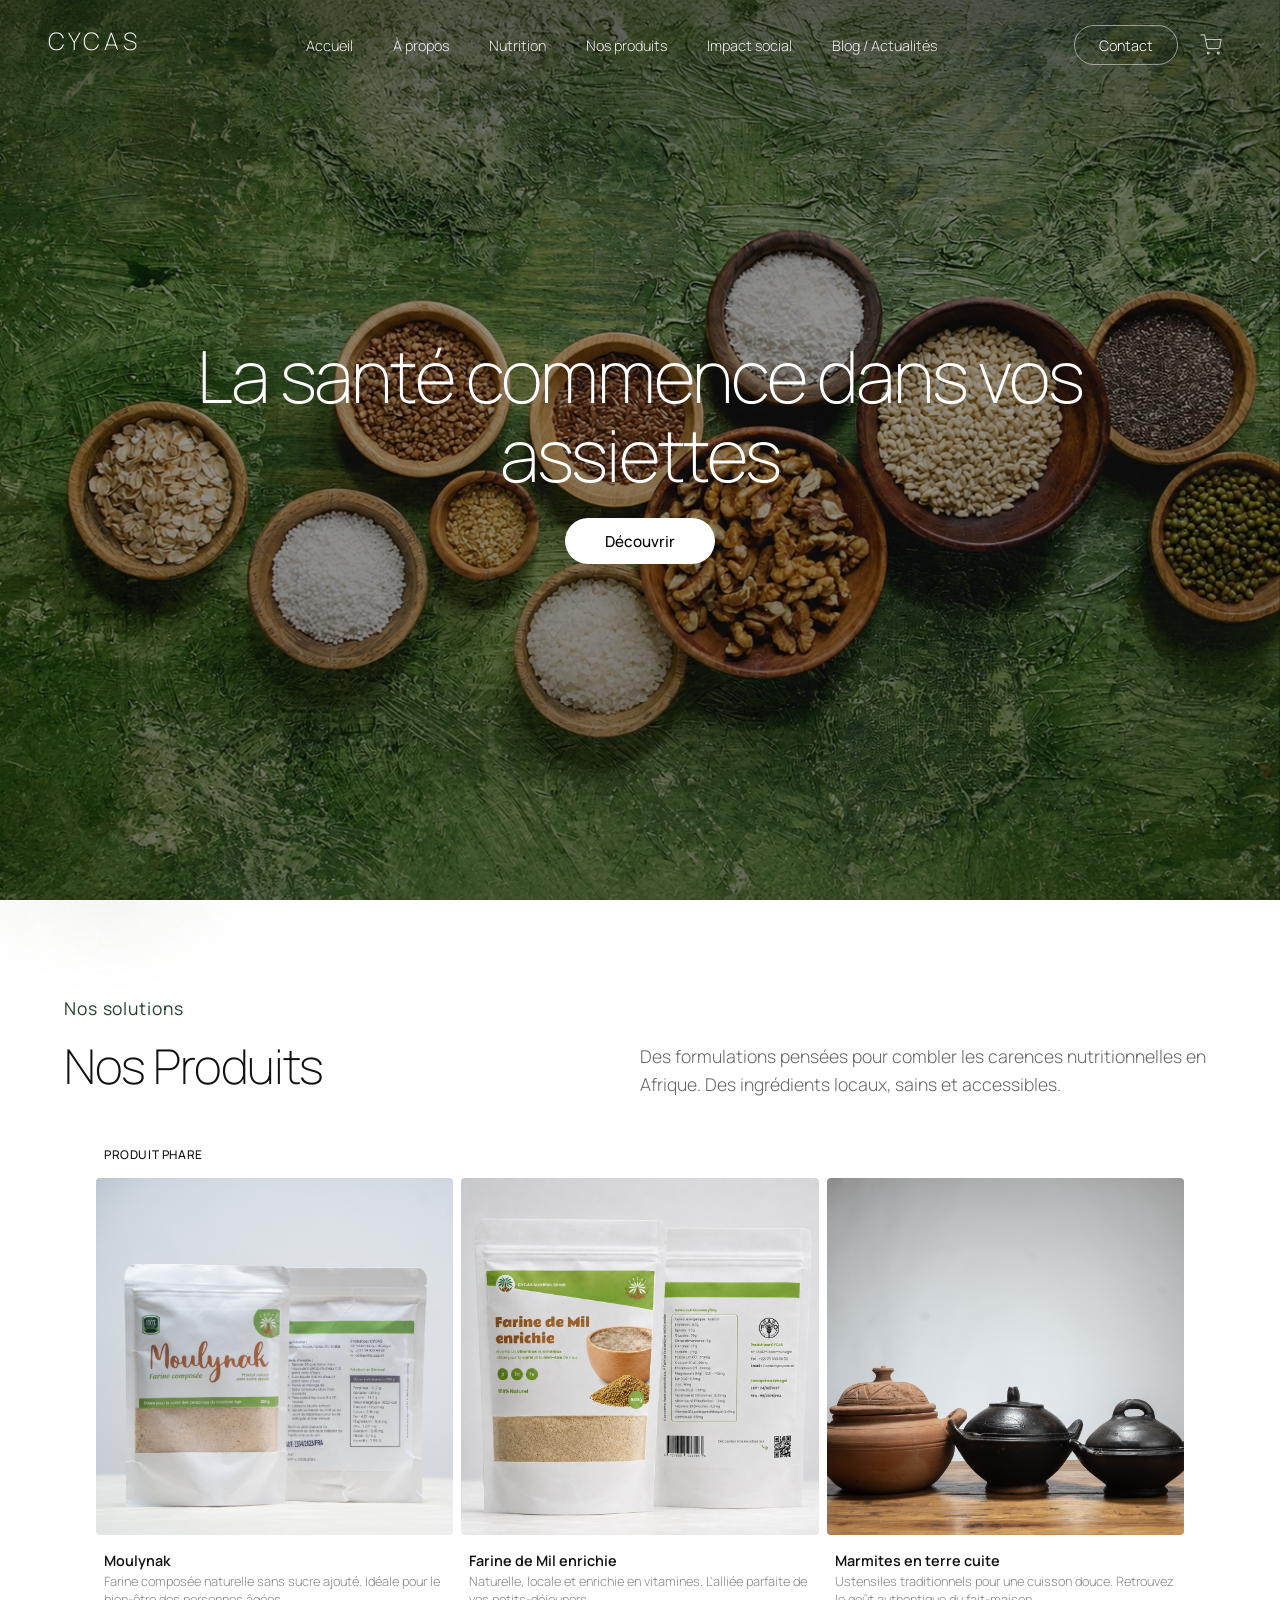
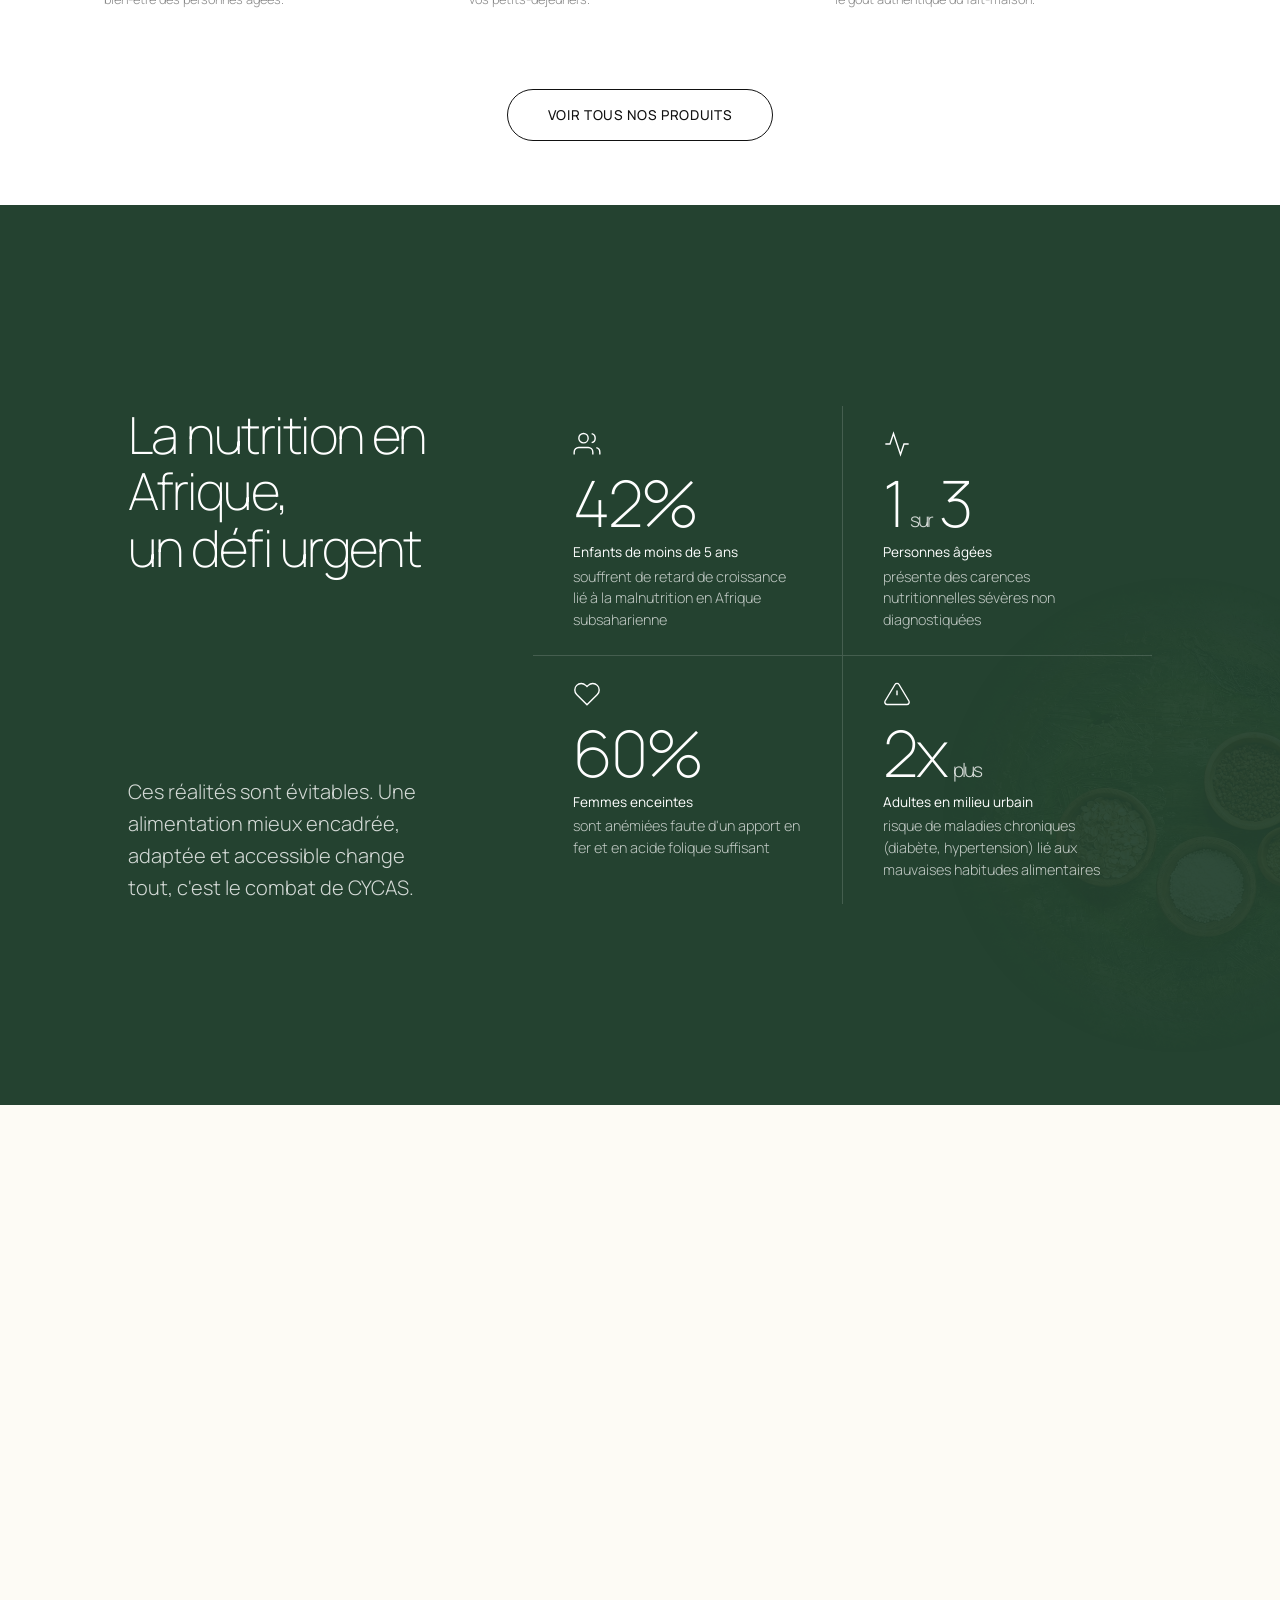
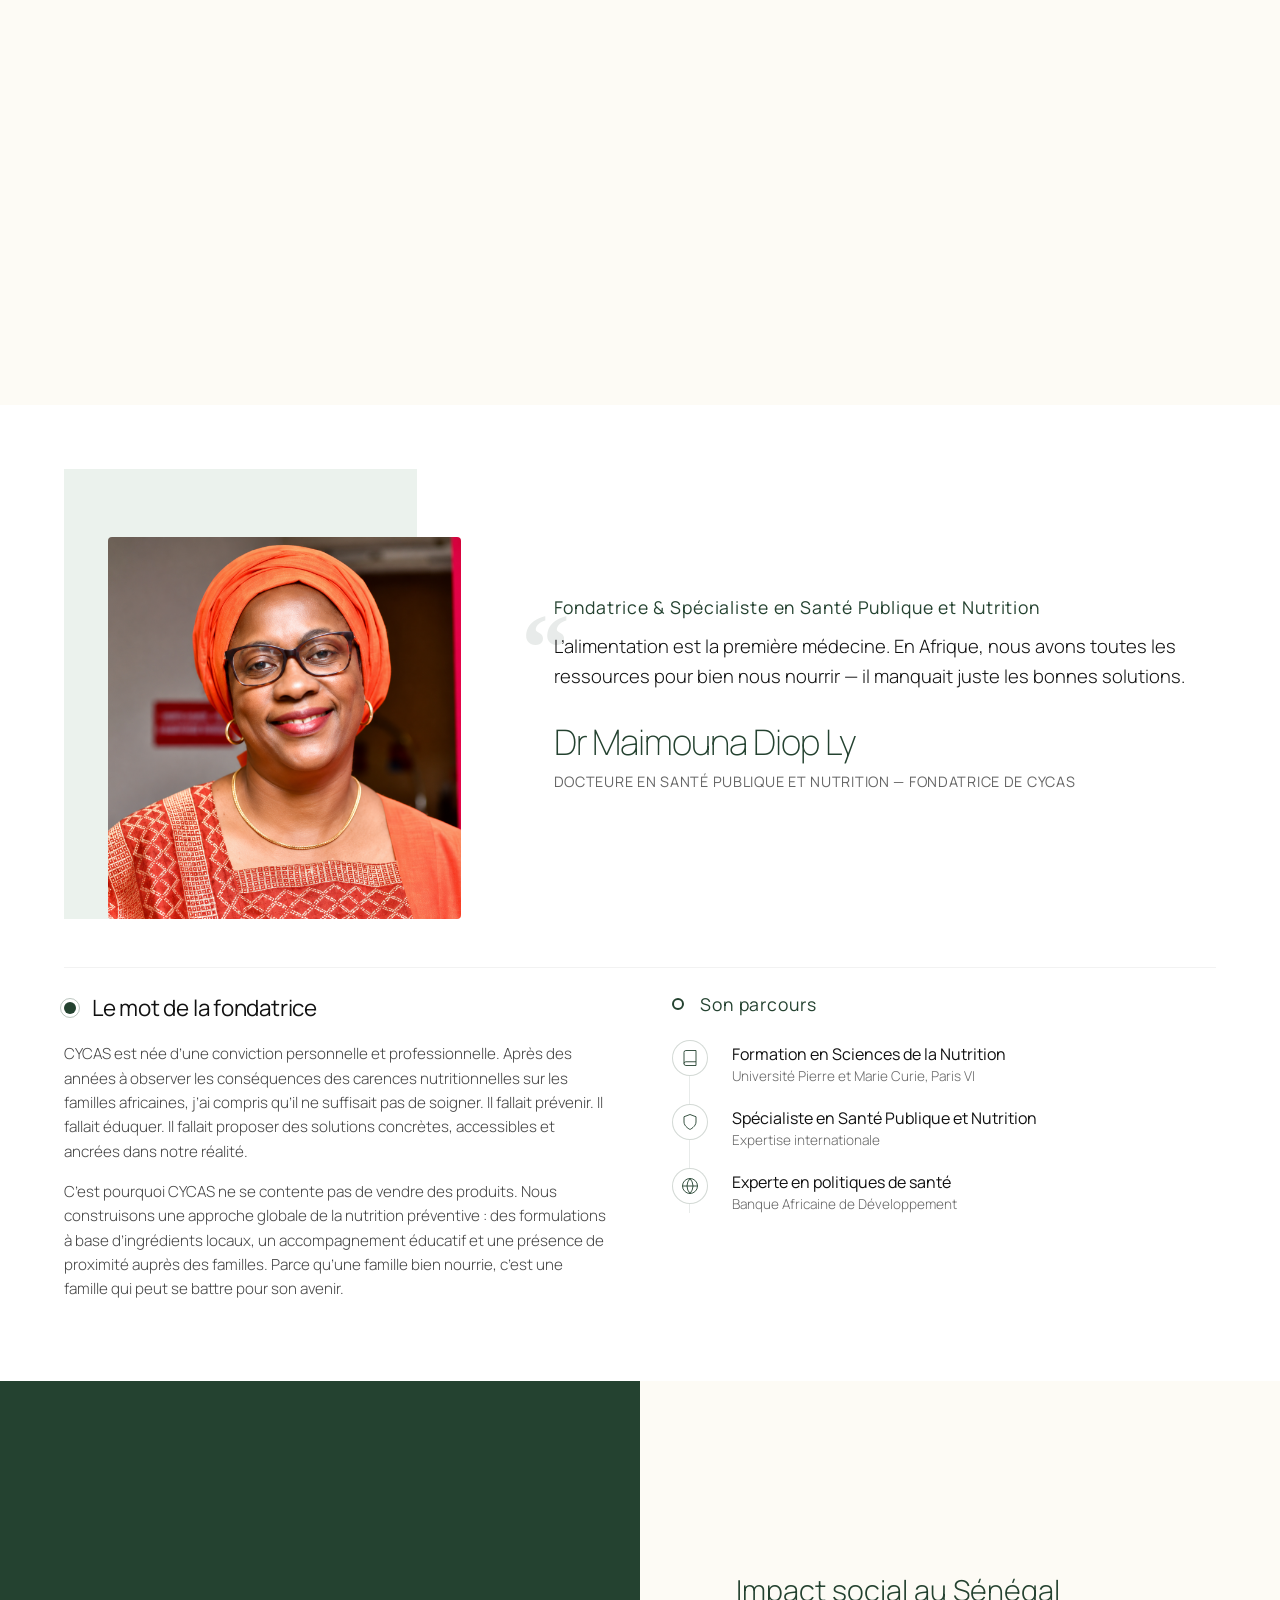
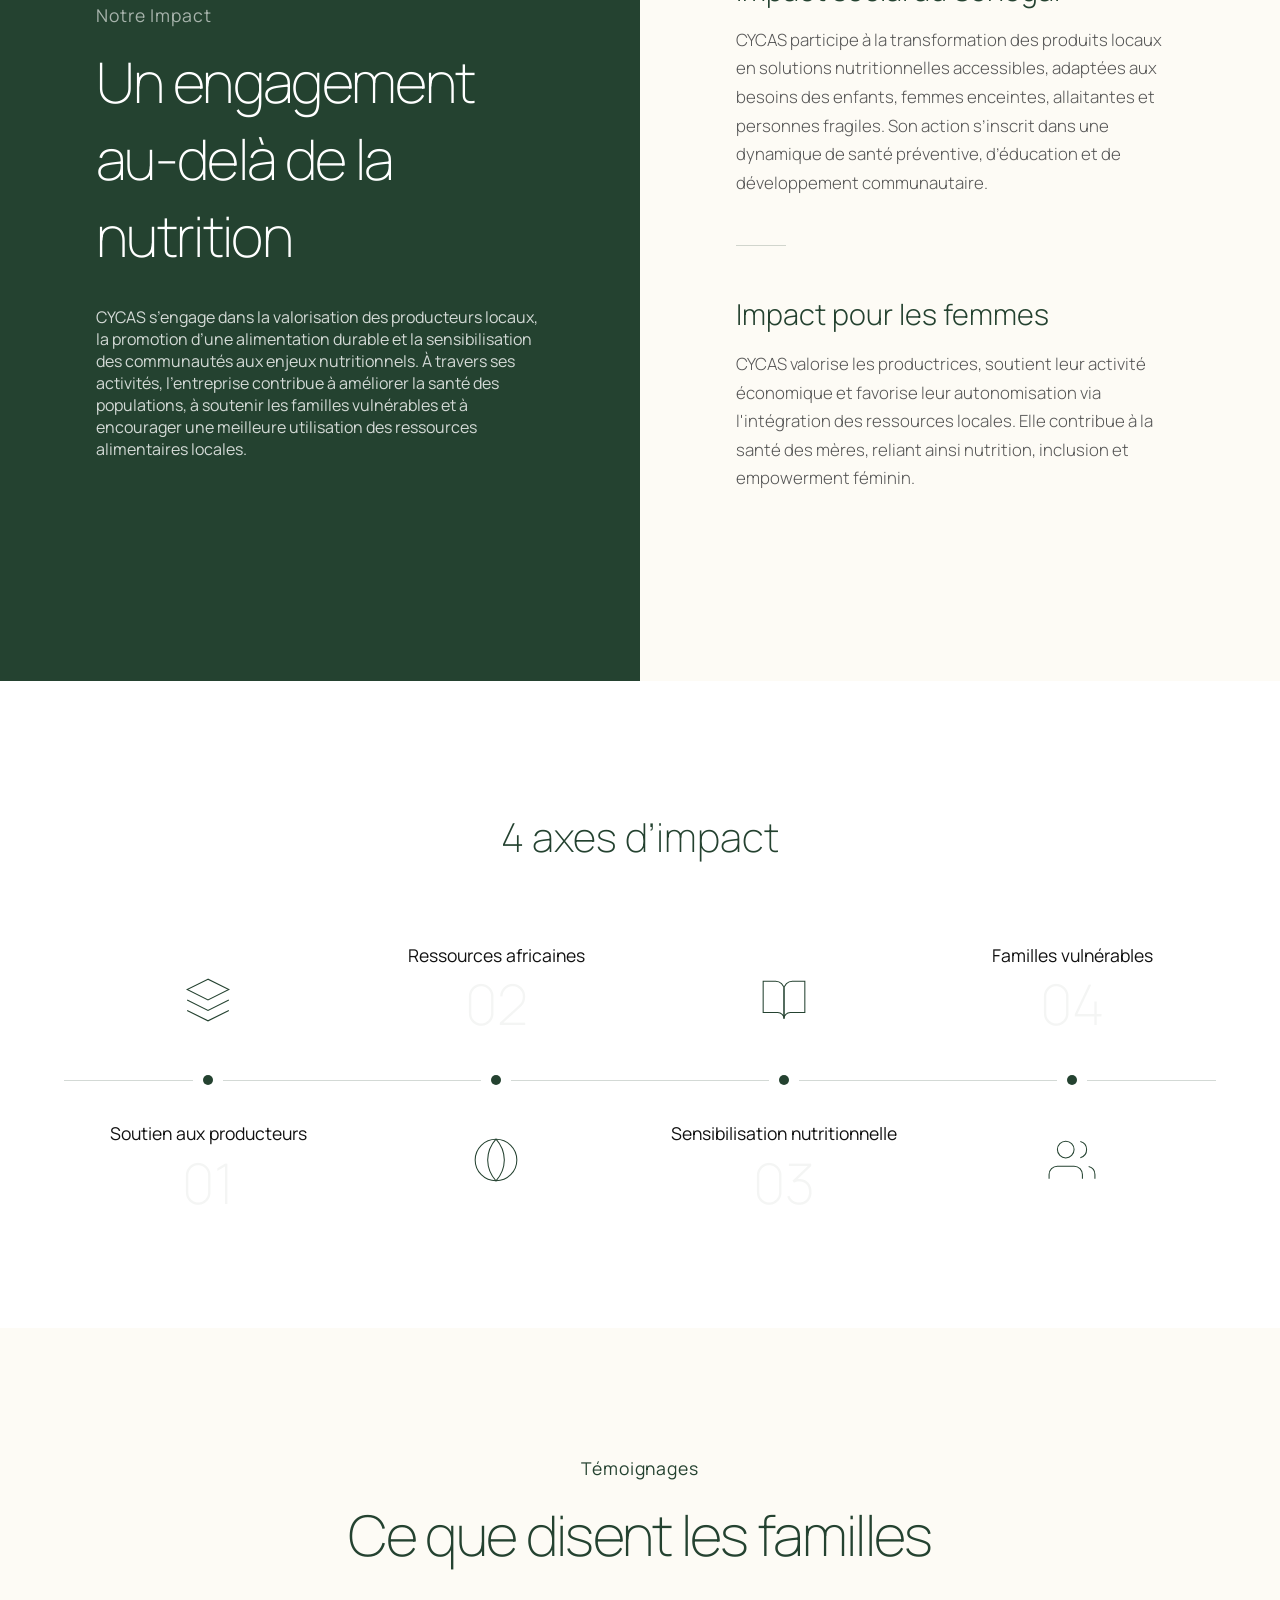
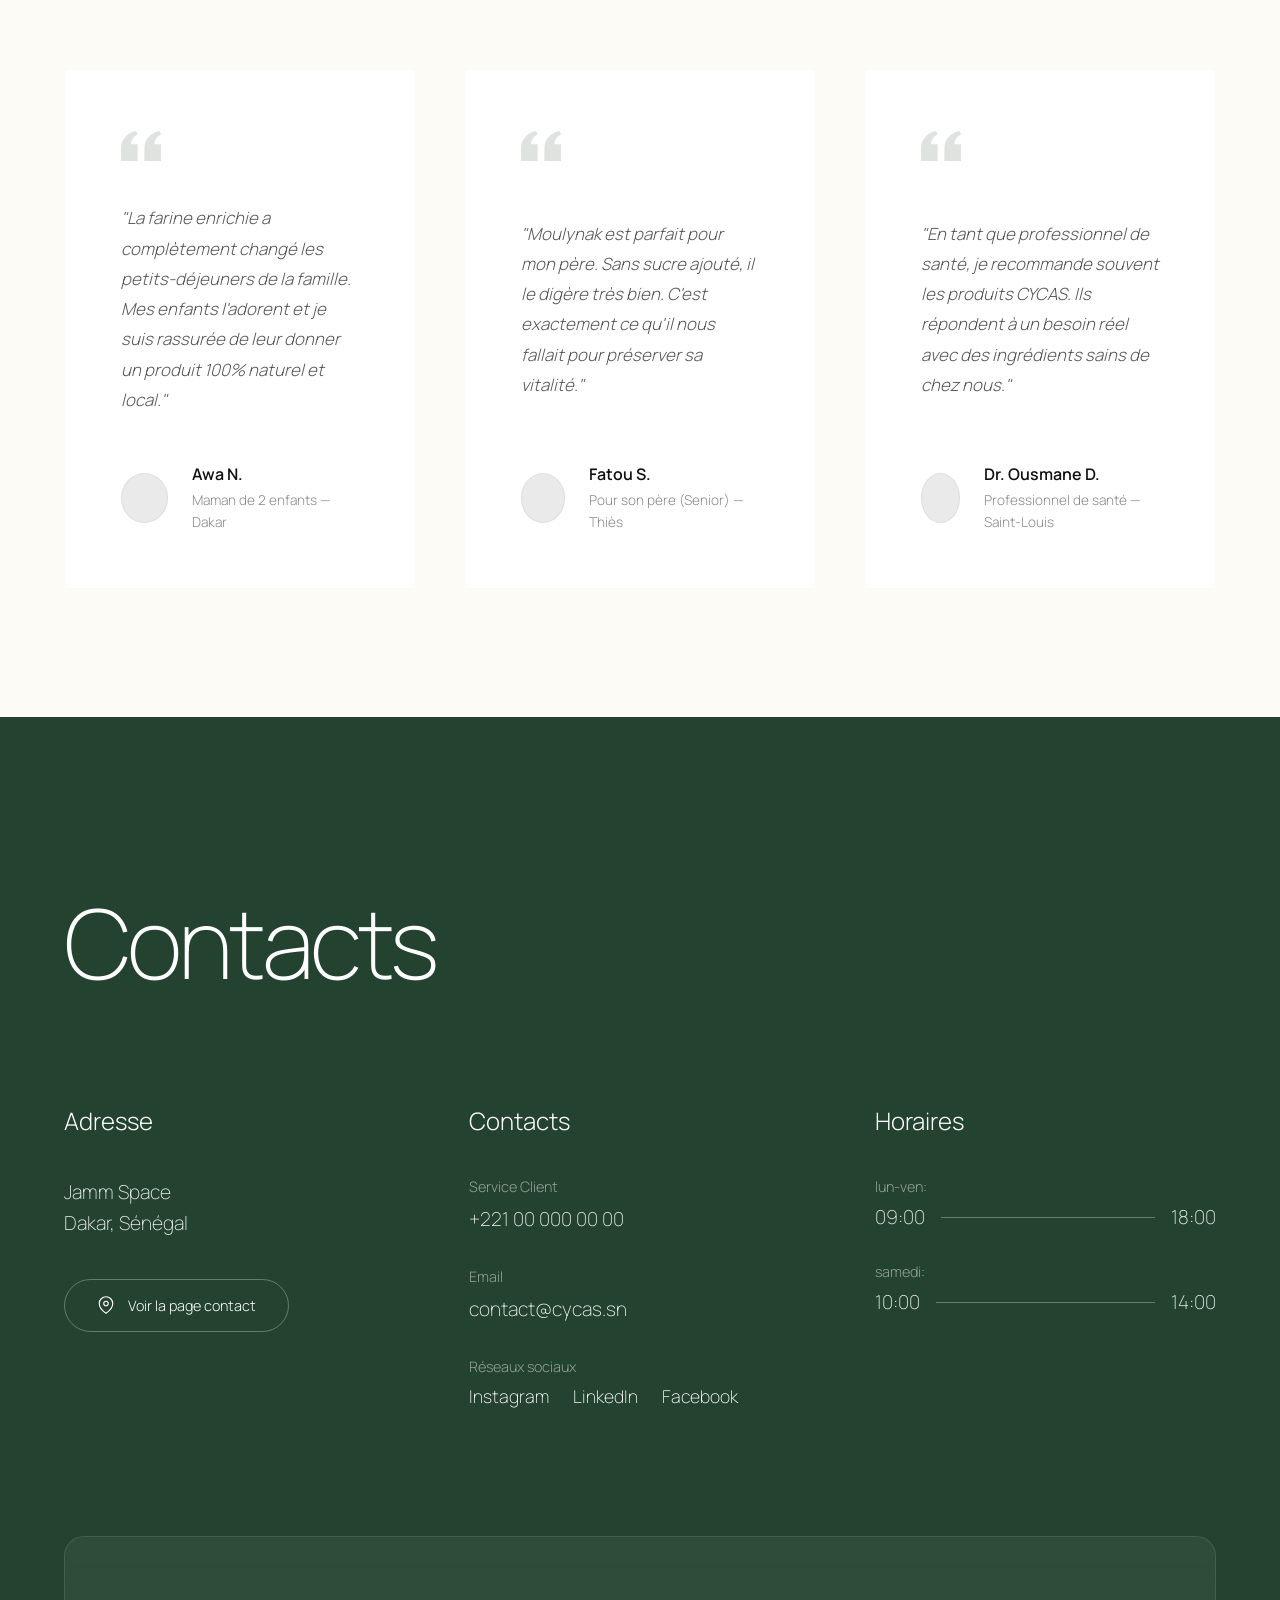
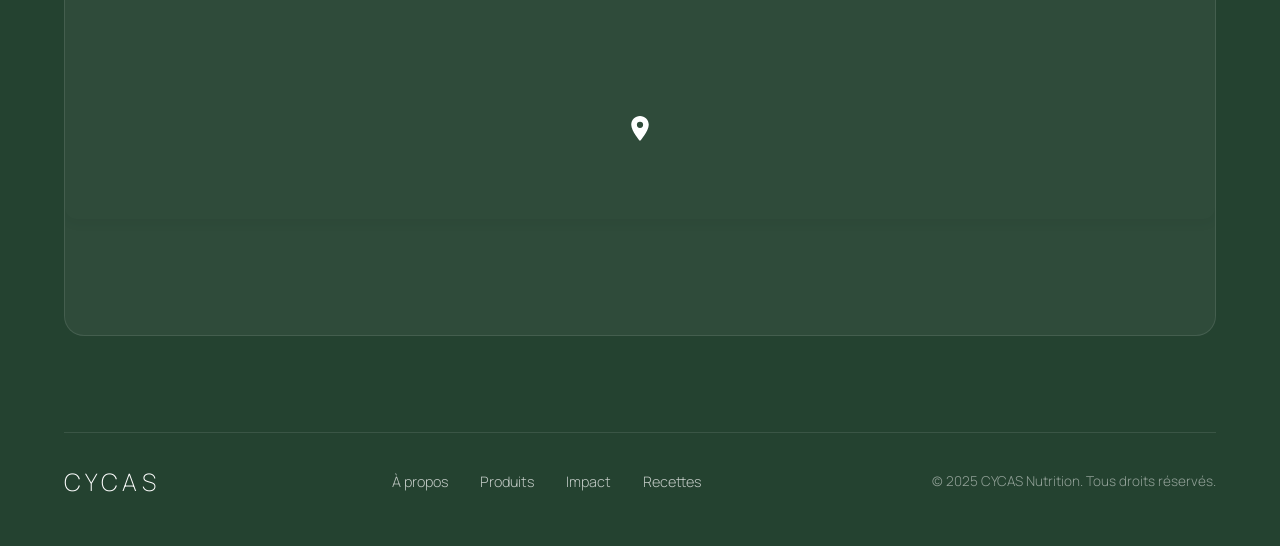
==== index.html @ b91ef63c "first commit" ====
<!DOCTYPE html>
<html lang="fr">

<head>
    <meta charset="UTF-8">
    <meta name="viewport" content="width=device-width, initial-scale=1.0">
    <title>Cycas - Prévention Nutritionnelle</title>
    <link rel="stylesheet" href="style.css">
    <link rel="preconnect" href="https://fonts.googleapis.com">
    <link rel="preconnect" href="https://fonts.gstatic.com" crossorigin>
    <link href="https://fonts.googleapis.com/css2?family=Manrope:wght@300;400;500;600&display=swap" rel="stylesheet">
</head>

<body>
    <header class="navbar">
        <div class="logo">
            <svg width="120" height="30" viewBox="0 0 120 30" fill="currentColor">
                <text x="0" y="22" font-family="'Manrope', sans-serif" font-weight="200" font-size="24" letter-spacing="4">CYCAS</text>
            </svg>
        </div>
        <nav class="nav-links">
            <a href="index.html" class="active">Accueil</a>
            <a href="apropos.html">À propos</a>
            <a href="nutrition.html">Nutrition</a>
            <a href="produits.html">Nos produits</a>
            <a href="impact.html">Impact social</a>
            <a href="blog.html">Blog / Actualités</a>
        </nav>
        <div class="nav-action">
            <a href="contact.html" class="btn-outline">Contact</a>
            <a href="panier.html" class="nav-cart-icon" aria-label="Panier">
                <svg width="22" height="22" viewBox="0 0 24 24" fill="none" stroke="currentColor" stroke-width="1.2" stroke-linecap="round" stroke-linejoin="round">
                    <circle cx="9" cy="21" r="1"/><circle cx="20" cy="21" r="1"/>
                    <path d="M1 1h4l2.68 13.39a2 2 0 0 0 2 1.61h9.72a2 2 0 0 0 2-1.61L23 6H6"/>
                </svg>
                <span class="nav-cart-badge" id="cart-badge">0</span>
            </a>
            <button class="hamburger" id="hamburger" aria-label="Menu" aria-expanded="false">
                <span></span><span></span><span></span>
            </button>
        </div>
    </header>

    <main class="hero">
        <div class="pattern-watermark pattern-tr"></div>
        <div class="pattern-watermark pattern-bl"></div>
        <div class="hero-content">
            <h1 class="hero-title">La santé commence dans vos assiettes</h1>
            <a href="apropos.html" class="btn-primary">Découvrir</a>
        </div>
    </main>

    <section class="products-section" id="produits">
        <div class="products-header reveal-on-scroll">
            <div class="products-header-left">
                <span class="section-eyebrow">Nos solutions</span>
                <h2>Nos Produits</h2>
            </div>
            <div class="products-header-right">
                <p>Des formulations pensées pour combler les carences nutritionnelles en Afrique. Des ingrédients locaux, sains et accessibles.</p>
            </div>
        </div>
        <div class="products-grid reveal-on-scroll" style="transition-delay: 0.1s;">
            <a href="product.html?p=moulynak" class="product-card">
                <span class="minimal-tag">Produit phare</span>
                <div class="product-card-image" style="background-image: url('assets/produits/Moulynak/package.jpg'); background-color: #EAEAEA;"></div>
                <div class="product-card-text">
                    <span class="product-number">Moulynak</span>
                    <p>Farine composée naturelle sans sucre ajouté. Idéale pour le bien-être des personnes âgées.</p>
                </div>
            </a>
            <a href="product.html?p=farine" class="product-card">
                <div class="product-card-image" style="background-image: url('assets/produits/Farine de mil enrichie/Farine de mil enrichie.png'); background-color: #EAEAEA;"></div>
                <div class="product-card-text">
                    <span class="product-number">Farine de Mil enrichie</span>
                    <p>Naturelle, locale et enrichie en vitamines. L'alliée parfaite de vos petits-déjeuners.</p>
                </div>
            </a>
            <a href="product.html?p=marmite" class="product-card">
                <div class="product-card-image" style="background-image: url('assets/produits/Marmite en terre cuite/marmite en terre cuite.jpg'); background-color: #EAEAEA;"></div>
                <div class="product-card-text">
                    <span class="product-number">Marmites en terre cuite</span>
                    <p>Ustensiles traditionnels pour une cuisson douce. Retrouvez le goût authentique du fait-maison.</p>
                </div>
            </a>
        </div>
        
        <div class="products-action reveal-on-scroll">
            <a href="produits.html" class="btn-primary-outline">Voir tous nos produits</a>
        </div>
    </section>

    <section class="problem-section">
        <div class="pattern-watermark pattern-cr"></div>
        <div class="problem-container">
            <div class="problem-left">
                <h2>La nutrition en Afrique,<br>un défi urgent</h2>
                <p>Ces réalités sont évitables. Une alimentation mieux encadrée, adaptée et accessible change tout,
                    c'est le combat de CYCAS.</p>
            </div>
            <div class="problem-right">
                <div class="stat-item">
                    <div class="stat-icon">
                        <svg width="28" height="28" viewBox="0 0 24 24" fill="none" stroke="currentColor"
                            stroke-width="1.2">
                            <path d="M17 21v-2a4 4 0 0 0-4-4H5a4 4 0 0 0-4 4v2"></path>
                            <circle cx="9" cy="7" r="4"></circle>
                            <path d="M23 21v-2a4 4 0 0 0-3-3.87"></path>
                            <path d="M16 3.13a4 4 0 0 1 0 7.75"></path>
                        </svg>
                    </div>
                    <span class="stat-number">42%</span>
                    <div class="stat-text-group">
                        <span class="stat-category">Enfants de moins de 5 ans</span>
                        <span class="stat-desc">souffrent de retard de croissance lié à la malnutrition en Afrique
                            subsaharienne</span>
                    </div>
                </div>
                <div class="stat-item">
                    <div class="stat-icon">
                        <svg width="28" height="28" viewBox="0 0 24 24" fill="none" stroke="currentColor"
                            stroke-width="1.2">
                            <path d="M22 12h-4l-3 9L9 3l-3 9H2"></path>
                        </svg>
                    </div>
                    <span class="stat-number">1 <span class="text-sm">sur</span> 3</span>
                    <div class="stat-text-group">
                        <span class="stat-category">Personnes âgées</span>
                        <span class="stat-desc">présente des carences nutritionnelles sévères non diagnostiquées</span>
                    </div>
                </div>
                <div class="stat-item">
                    <div class="stat-icon">
                        <svg width="28" height="28" viewBox="0 0 24 24" fill="none" stroke="currentColor"
                            stroke-width="1.2">
                            <path
                                d="M20.84 4.61a5.5 5.5 0 0 0-7.78 0L12 5.67l-1.06-1.06a5.5 5.5 0 0 0-7.78 7.78l1.06 1.06L12 21.23l7.78-7.78 1.06-1.06a5.5 5.5 0 0 0 0-7.78z">
                            </path>
                        </svg>
                    </div>
                    <span class="stat-number">60%</span>
                    <div class="stat-text-group">
                        <span class="stat-category">Femmes enceintes</span>
                        <span class="stat-desc">sont anémiées faute d'un apport en fer et en acide folique
                            suffisant</span>
                    </div>
                </div>
                <div class="stat-item">
                    <div class="stat-icon">
                        <svg width="28" height="28" viewBox="0 0 24 24" fill="none" stroke="currentColor"
                            stroke-width="1.2">
                            <path
                                d="M10.29 3.86L1.82 18a2 2 0 0 0 1.71 3h16.94a2 2 0 0 0 1.71-3L13.71 3.86a2 2 0 0 0-3.42 0z">
                            </path>
                            <line x1="12" y1="9" x2="12" y2="13"></line>
                            <line x1="12" y1="17" x2="12.01" y2="17"></line>
                        </svg>
                    </div>
                    <span class="stat-number">2x <span class="text-sm">plus</span></span>
                    <div class="stat-text-group">
                        <span class="stat-category">Adultes en milieu urbain</span>
                        <span class="stat-desc">risque de maladies chroniques (diabète, hypertension) lié aux mauvaises
                            habitudes alimentaires</span>
                    </div>
                </div>
            </div>
        </div>
    </section>

    <section class="vision-section">
        <div class="pattern-watermark pattern-tl"></div>
        <div class="vision-header reveal-on-scroll">
            <div class="vision-intro">
                <span class="section-eyebrow">Née d'un constat simple</span>
                <h2>En Afrique, mieux se nourrir ne devrait pas être un luxe</h2>
                <p>CYCAS est une marque sénégalaise de nutrition préventive fondée par le Dr Maimouna Diop Ly,
                    convaincue que l'alimentation est le levier de santé le plus puissant — et le plus sous-estimé.</p>
            </div>
        </div>

        <div class="vision-cards">
            <div class="vision-card reveal-on-scroll" style="transition-delay: 0.1s;">
                <div class="vision-icon anim-sway">
                    <svg width="32" height="32" viewBox="0 0 24 24" fill="none" stroke="currentColor" stroke-width="1.2"
                        stroke-linecap="round" stroke-linejoin="round">
                        <path d="M11 20A7 7 0 0 1 9.8 6.1C15.5 5 17 4.48 19 2c1 2 2 4.18 2 8 0 5.5-4.78 10-10 10Z">
                        </path>
                        <path d="M2 21c0-3 1.85-5.36 5.08-6C9.5 14.52 12 13 13 12"></path>
                    </svg>
                </div>
                <h3>Un besoin réel,<br>une réponse locale</h3>
                <p>Face à l'augmentation des maladies liées à la nutrition et aux habitudes alimentaires qui se
                    dégradent, CYCAS est née pour proposer une alternative : des solutions nutritionnelles formulées à
                    partir d'ingrédients locaux, accessibles et pensées pour les familles africaines.</p>
            </div>

            <div class="vision-card reveal-on-scroll" style="transition-delay: 0.2s;">
                <div class="vision-icon anim-pulse-icon">
                    <svg width="32" height="32" viewBox="0 0 24 24" fill="none" stroke="currentColor" stroke-width="1.2"
                        stroke-linecap="round" stroke-linejoin="round">
                        <circle cx="12" cy="12" r="10"></circle>
                        <circle cx="12" cy="12" r="6"></circle>
                        <circle cx="12" cy="12" r="2"></circle>
                    </svg>
                </div>
                <h3>Une approche fondée<br>sur la science</h3>
                <p>Chaque produit, chaque conseil, chaque programme CYCAS repose sur une expertise nutritionnelle
                    rigoureuse. Notre objectif : rendre la science de la nutrition utile au quotidien — pas réservée aux
                    spécialistes.</p>
            </div>

            <div class="vision-card reveal-on-scroll" style="transition-delay: 0.3s;">
                <div class="vision-icon anim-spin-slow">
                    <svg width="32" height="32" viewBox="0 0 24 24" fill="none" stroke="currentColor" stroke-width="1.2"
                        stroke-linecap="round" stroke-linejoin="round">
                        <circle cx="8" cy="12" r="5"></circle>
                        <circle cx="16" cy="12" r="5"></circle>
                    </svg>
                </div>
                <h3>Un accompagnement<br>sur le long terme</h3>
                <p>CYCAS ne vend pas juste des produits. Nous accompagnons les familles à travers l'éducation
                    nutritionnelle, des recettes adaptées et un suivi accessible — pour que de meilleures habitudes
                    s'installent durablement.</p>
            </div>
        </div>

        <div class="vision-cta reveal-on-scroll" style="transition-delay: 0.4s;">
            <a href="#" class="btn-green">Découvrir notre histoire &rarr;</a>
        </div>
    </section>

    <section class="ceo-section">
        <div class="ceo-top reveal-on-scroll">
            <div class="ceo-image-wrapper">
                <div class="ceo-image-bg"></div>
                <div class="ceo-image-placeholder"></div>
            </div>
            <div class="ceo-top-text">
                <span class="section-eyebrow">Fondatrice & Spécialiste en Santé Publique et Nutrition</span>
                <div class="ceo-quote">
                    <span class="quote-mark">“</span>
                    <blockquote>
                        L’alimentation est la première médecine. En Afrique, nous avons toutes les ressources pour bien nous nourrir — il manquait juste les bonnes solutions.
                    </blockquote>
                </div>
                <div class="ceo-name-group">
                    <h3>Dr Maimouna Diop Ly</h3>
                    <span class="ceo-role">Docteure en Santé Publique et Nutrition — Fondatrice de CYCAS</span>
                </div>
            </div>
        </div>

        <div class="ceo-bottom reveal-on-scroll" style="transition-delay: 0.1s;">
            <div class="ceo-message">
                <div class="title-with-dot">
                    <div class="pulse-dot"></div>
                    <h4>Le mot de la fondatrice</h4>
                </div>
                <div class="ceo-message-text">
                    <p>CYCAS est née d’une conviction personnelle et professionnelle. Après des années à observer les conséquences des carences nutritionnelles sur les familles africaines, j’ai compris qu’il ne suffisait pas de soigner. Il fallait prévenir. Il fallait éduquer. Il fallait proposer des solutions concrètes, accessibles et ancrées dans notre réalité.</p>
                    <p>C’est pourquoi CYCAS ne se contente pas de vendre des produits. Nous construisons une approche globale de la nutrition préventive : des formulations à base d’ingrédients locaux, un accompagnement éducatif et une présence de proximité auprès des familles. Parce qu’une famille bien nourrie, c’est une famille qui peut se battre pour son avenir.</p>
                </div>
            </div>

            <div class="ceo-roadmap">
                <div class="title-with-dot">
                    <div class="pulse-dot transparent-dot"></div>
                    <h4>Son parcours</h4>
                </div>
                <div class="ceo-roadmap-items">
                    <div class="roadmap-item">
                        <div class="roadmap-icon">
                            <svg width="18" height="18" viewBox="0 0 24 24" fill="none" stroke="currentColor" stroke-width="1.2"><path d="M4 19.5A2.5 2.5 0 0 1 6.5 17H20"></path><path d="M6.5 2H20v20H6.5A2.5 2.5 0 0 1 4 19.5v-15A2.5 2.5 0 0 1 6.5 2z"></path></svg>
                        </div>
                        <div class="roadmap-content">
                            <span class="roadmap-title">Formation en Sciences de la Nutrition</span>
                            <span class="roadmap-desc">Université Pierre et Marie Curie, Paris VI</span>
                        </div>
                    </div>
                    <div class="roadmap-item">
                        <div class="roadmap-icon">
                            <svg width="18" height="18" viewBox="0 0 24 24" fill="none" stroke="currentColor" stroke-width="1.2"><path d="M12 22s8-4 8-10V5l-8-3-8 3v7c0 6 8 10 8 10z"></path></svg>
                        </div>
                        <div class="roadmap-content">
                            <span class="roadmap-title">Spécialiste en Santé Publique et Nutrition</span>
                            <span class="roadmap-desc">Expertise internationale</span>
                        </div>
                    </div>
                    <div class="roadmap-item">
                        <div class="roadmap-icon">
                            <svg width="18" height="18" viewBox="0 0 24 24" fill="none" stroke="currentColor" stroke-width="1.2"><circle cx="12" cy="12" r="10"></circle><line x1="2" y1="12" x2="22" y2="12"></line><path d="M12 2a15.3 15.3 0 0 1 4 10 15.3 15.3 0 0 1-4 10 15.3 15.3 0 0 1-4-10 15.3 15.3 0 0 1 4-10z"></path></svg>
                        </div>
                        <div class="roadmap-content">
                            <span class="roadmap-title">Experte en politiques de santé</span>
                            <span class="roadmap-desc">Banque Africaine de Développement</span>
                        </div>
                    </div>
                </div>
            </div>
        </div>
    </section>

    <section class="split-impact-section" id="impact">
        <div class="impact-half impact-left-side">
            <div class="impact-half-content reveal-on-scroll">
                <span class="section-eyebrow" style="color: rgba(255,255,255,0.6);">Notre Impact</span>
                <h2 style="color: #ffffff;">Un engagement au-delà de la nutrition</h2>
                <p class="lead-text" style="color: rgba(255,255,255,0.8);">CYCAS s’engage dans la valorisation des producteurs locaux, la promotion d’une alimentation durable et la sensibilisation des communautés aux enjeux nutritionnels. À travers ses activités, l’entreprise contribue à améliorer la santé des populations, à soutenir les familles vulnérables et à encourager une meilleure utilisation des ressources alimentaires locales.</p>
            </div>
        </div>
        
        <div class="impact-half impact-right-side">
            <div class="impact-half-content reveal-on-scroll" style="transition-delay: 0.2s;">
                <div class="impact-block">
                    <h3>Impact social au Sénégal</h3>
                    <p>CYCAS participe à la transformation des produits locaux en solutions nutritionnelles accessibles, adaptées aux besoins des enfants, femmes enceintes, allaitantes et personnes fragiles. Son action s’inscrit dans une dynamique de santé préventive, d’éducation et de développement communautaire.</p>
                </div>
                <div class="impact-separator"></div>
                <div class="impact-block">
                    <h3>Impact pour les femmes</h3>
                    <p>CYCAS valorise les productrices, soutient leur activité économique et favorise leur autonomisation via l'intégration des ressources locales. Elle contribue à la santé des mères, reliant ainsi nutrition, inclusion et empowerment féminin.</p>
                </div>
            </div>
        </div>
    </section>

    <section class="frieze-section">
        <div class="frieze-header text-center reveal-on-scroll">
            <h2>4 axes d’impact</h2>
        </div>
        <div class="frieze-container reveal-on-scroll" style="transition-delay: 0.1s;">
            <div class="frieze-line"></div>
            <div class="frieze-track">
                
                <!-- Axis 1 -->
                <div class="frieze-node">
                    <div class="frieze-dot"></div>
                    <div class="frieze-content-top">
                        <div class="frieze-icon">
                            <svg viewBox="0 0 24 24" fill="none" stroke="currentColor" stroke-width="0.5"><path d="M12 2L2 7l10 5 10-5-10-5zM2 17l10 5 10-5M2 12l10 5 10-5"/></svg>
                        </div>
                    </div>
                    <div class="frieze-content-bottom">
                        <h4>Soutien aux producteurs</h4>
                        <div class="frieze-number">01</div>
                    </div>
                </div>

                <!-- Axis 2 -->
                <div class="frieze-node">
                    <div class="frieze-dot"></div>
                    <div class="frieze-content-top">
                        <h4>Ressources africaines</h4>
                        <div class="frieze-number">02</div>
                    </div>
                    <div class="frieze-content-bottom">
                        <div class="frieze-icon">
                            <svg viewBox="0 0 24 24" fill="none" stroke="currentColor" stroke-width="0.5"><circle cx="12" cy="12" r="10"/><path d="M12 2a15.3 15.3 0 0 1 4 10 15.3 15.3 0 0 1-4 10 15.3 15.3 0 0 1-4-10 15.3 15.3 0 0 1 4-10z"/></svg>
                        </div>
                    </div>
                </div>

                <!-- Axis 3 -->
                <div class="frieze-node">
                    <div class="frieze-dot"></div>
                    <div class="frieze-content-top">
                        <div class="frieze-icon">
                            <svg viewBox="0 0 24 24" fill="none" stroke="currentColor" stroke-width="0.5"><path d="M2 3h6a4 4 0 0 1 4 4v14a3 3 0 0 0-3-3H2z"/><path d="M22 3h-6a4 4 0 0 0-4 4v14a3 3 0 0 1 3-3h7z"/></svg>
                        </div>
                    </div>
                    <div class="frieze-content-bottom">
                        <h4>Sensibilisation nutritionnelle</h4>
                        <div class="frieze-number">03</div>
                    </div>
                </div>

                <!-- Axis 4 -->
                <div class="frieze-node">
                    <div class="frieze-dot"></div>
                    <div class="frieze-content-top">
                        <h4>Familles vulnérables</h4>
                        <div class="frieze-number">04</div>
                    </div>
                    <div class="frieze-content-bottom">
                        <div class="frieze-icon">
                            <svg viewBox="0 0 24 24" fill="none" stroke="currentColor" stroke-width="0.5"><path d="M17 21v-2a4 4 0 0 0-4-4H5a4 4 0 0 0-4 4v2"/><circle cx="9" cy="7" r="4"/><path d="M23 21v-2a4 4 0 0 0-3-3.87"/><path d="M16 3.13a4 4 0 0 1 0 7.75"/></svg>
                        </div>
                    </div>
                </div>

            </div>
        </div>
    </section>

    <!-- TÉMOIGNAGES SECTION -->
    <section class="testimonials-section">
        <div class="testimonials-header text-center reveal-on-scroll">
            <span class="section-eyebrow">Témoignages</span>
            <h2>Ce que disent les familles</h2>
        </div>
        
        <div class="testimonials-grid reveal-on-scroll" style="transition-delay: 0.1s;">
            <!-- Testimonial 1 -->
            <div class="testimonial-card">
                <div class="quote-icon">
                    <svg viewBox="0 0 24 24" fill="currentColor" stroke="none"><path d="M14.017 21v-7.391c0-5.704 3.731-9.57 8.983-10.609l.995 2.151c-2.432.917-3.995 3.638-3.995 5.849h4v10h-9.983zm-14.017 0v-7.391c0-5.704 3.748-9.57 9-10.609l.996 2.151c-2.433.917-3.996 3.638-3.996 5.849h3.983v10h-9.983z"/></svg>
                </div>
                <p class="testimonial-text">"La farine enrichie a complètement changé les petits-déjeuners de la famille. Mes enfants l'adorent et je suis rassurée de leur donner un produit 100% naturel et local."</p>
                <div class="testimonial-author">
                    <div class="author-photo" style="background-color: #EAEAEA;"></div>
                    <div class="author-info">
                        <h4>Awa N.</h4>
                        <span>Maman de 2 enfants — Dakar</span>
                    </div>
                </div>
            </div>

            <!-- Testimonial 2 -->
            <div class="testimonial-card">
                <div class="quote-icon">
                    <svg viewBox="0 0 24 24" fill="currentColor" stroke="none"><path d="M14.017 21v-7.391c0-5.704 3.731-9.57 8.983-10.609l.995 2.151c-2.432.917-3.995 3.638-3.995 5.849h4v10h-9.983zm-14.017 0v-7.391c0-5.704 3.748-9.57 9-10.609l.996 2.151c-2.433.917-3.996 3.638-3.996 5.849h3.983v10h-9.983z"/></svg>
                </div>
                <p class="testimonial-text">"Moulynak est parfait pour mon père. Sans sucre ajouté, il le digère très bien. C'est exactement ce qu'il nous fallait pour préserver sa vitalité."</p>
                <div class="testimonial-author">
                    <div class="author-photo" style="background-color: #EAEAEA;"></div>
                    <div class="author-info">
                        <h4>Fatou S.</h4>
                        <span>Pour son père (Senior) — Thiès</span>
                    </div>
                </div>
            </div>

            <!-- Testimonial 3 -->
            <div class="testimonial-card">
                <div class="quote-icon">
                    <svg viewBox="0 0 24 24" fill="currentColor" stroke="none"><path d="M14.017 21v-7.391c0-5.704 3.731-9.57 8.983-10.609l.995 2.151c-2.432.917-3.995 3.638-3.995 5.849h4v10h-9.983zm-14.017 0v-7.391c0-5.704 3.748-9.57 9-10.609l.996 2.151c-2.433.917-3.996 3.638-3.996 5.849h3.983v10h-9.983z"/></svg>
                </div>
                <p class="testimonial-text">"En tant que professionnel de santé, je recommande souvent les produits CYCAS. Ils répondent à un besoin réel avec des ingrédients sains de chez nous."</p>
                <div class="testimonial-author">
                    <div class="author-photo" style="background-color: #EAEAEA;"></div>
                    <div class="author-info">
                        <h4>Dr. Ousmane D.</h4>
                        <span>Professionnel de santé — Saint-Louis</span>
                    </div>
                </div>
            </div>
        </div>
    </section>

    <!-- FOOTER / CONTACTS -->
    <footer class="site-footer-new" id="contact">
        <div class="footer-container">
            <h2 class="huge-title reveal-on-scroll">Contacts</h2>
            
            <div class="contact-grid reveal-on-scroll" style="transition-delay: 0.1s;">
                <!-- Column 1: Address -->
                <div class="contact-col">
                    <h4>Adresse</h4>
                    <p class="contact-detail">Jamm Space<br>Dakar, Sénégal</p>
                    <a href="contact.html" class="btn-map-outline">
                        <svg width="18" height="18" viewBox="0 0 24 24" fill="none" stroke="currentColor" stroke-width="1.5"><path d="M21 10c0 7-9 13-9 13s-9-6-9-13a9 9 0 0 1 18 0z"></path><circle cx="12" cy="10" r="3"></circle></svg>
                        Voir la page contact
                    </a>
                </div>

                <!-- Column 2: Phones / Email -->
                <div class="contact-col">
                    <h4>Contacts</h4>
                    <div class="contact-item">
                        <span class="contact-sub">Service Client</span>
                        <p class="contact-detail">+221 00 000 00 00</p>
                    </div>
                    <div class="contact-item">
                        <span class="contact-sub">Email</span>
                        <p class="contact-detail">contact@cycas.sn</p>
                    </div>
                    <div class="contact-item">
                        <span class="contact-sub">Réseaux sociaux</span>
                        <div class="social-links-new">
                            <a href="#">Instagram</a>
                            <a href="#">LinkedIn</a>
                            <a href="#">Facebook</a>
                        </div>
                    </div>
                </div>

                <!-- Column 3: Schedule -->
                <div class="contact-col">
                    <h4>Horaires</h4>
                    <div class="schedule-item">
                        <span class="contact-sub">lun-ven:</span>
                        <div class="schedule-time">
                            <span>09:00</span>
                            <div class="schedule-line"></div>
                            <span>18:00</span>
                        </div>
                    </div>
                    <div class="schedule-item">
                        <span class="contact-sub">samedi:</span>
                        <div class="schedule-time">
                            <span>10:00</span>
                            <div class="schedule-line"></div>
                            <span>14:00</span>
                        </div>
                    </div>
                </div>
            </div>

            <!-- Map Embed -->
            <div class="contact-map reveal-on-scroll" style="transition-delay: 0.2s;">
                <iframe src="https://maps.google.com/maps?q=Jamm%20Space,%20Dakar,%20Senegal&t=&z=15&ie=UTF8&iwloc=&output=embed" width="100%" height="250" style="border:0; border-radius: 12px; margin-top: 2rem; box-shadow: 0 4px 12px rgba(0,0,0,0.05);" allowfullscreen="" loading="lazy"></iframe>
            </div>

            <div class="footer-bottom-new">
                <div class="footer-logo">CYCAS</div>
                <div class="footer-nav-new">
                    <a href="apropos.html">À propos</a>
                    <a href="produits.html">Produits</a>
                    <a href="impact.html">Impact</a>
                    <a href="nutrition.html">Recettes</a>
                </div>
                <p>&copy; 2025 CYCAS Nutrition. Tous droits réservés.</p>
            </div>
        </div>
    </footer>

    <script>
        // Reveal elements on scroll
        document.addEventListener('DOMContentLoaded', () => {
            const observer = new IntersectionObserver((entries) => {
                entries.forEach((entry) => {
                    if (entry.isIntersecting) {
                        entry.target.classList.add('is-visible');
                    }
                });
            }, { threshold: 0.1, rootMargin: "0px 0px -50px 0px" });

            document.querySelectorAll('.reveal-on-scroll').forEach((el) => {
                observer.observe(el);
            });
        });
    </script>
    <script src="nav.js"></script>
</body>

</html>
---- style.css ----
* {
    margin: 0;
    padding: 0;
    box-sizing: border-box;
}

body {
    font-family: 'Manrope', sans-serif;
    color: #ffffff;
    background-color: #000;
    overflow-x: hidden;
}

/* Background image handling */
/* Localized Pattern Watermarks */
.pattern-watermark {
    position: absolute;
    background-image: url('assets/bg.png');
    background-size: cover;
    opacity: 0.05;
    border-radius: 50%;
    mask-image: radial-gradient(circle, black 30%, transparent 70%);
    -webkit-mask-image: radial-gradient(circle, black 30%, transparent 70%);
    pointer-events: none;
    z-index: 0;
}
.pattern-tr { top: -100px; right: -100px; width: 400px; height: 400px; }
.pattern-bl { bottom: -100px; left: -100px; width: 400px; height: 400px; }
.pattern-cr { top: 40%; right: -150px; width: 500px; height: 500px; }
.pattern-cl { top: 20%; left: -150px; width: 600px; height: 600px; }
.pattern-tl { top: -50px; left: -100px; width: 400px; height: 400px; }

body::before {
    content: '';
    position: fixed;
    top: 0;
    left: 0;
    width: 100%;
    height: 100vh;
    background-image: url('assets/bg.png');
    background-size: cover;
    background-position: center;
    background-repeat: no-repeat;
    z-index: -2;
}

/* Subtle overlay to make text readable */
body::after {
    content: '';
    position: fixed;
    top: 0;
    left: 0;
    width: 100%;
    height: 100vh;
    background: linear-gradient(180deg, rgba(0, 0, 0, 0.6) 0%, rgba(0, 0, 0, 0.4) 40%, rgba(0, 0, 0, 0.5) 100%);
    z-index: -1;
}

/* Navbar */
.navbar {
    position: absolute;
    top: 0;
    left: 0;
    width: 100%;
    padding: 1.5rem 3rem;
    display: flex;
    justify-content: space-between;
    align-items: center;
    z-index: 10;
}

.logo svg {
    color: #ffffff;
}

.nav-links {
    display: flex;
    gap: 2.5rem;
    align-items: center;
}

.nav-links a {
    color: #ffffff;
    text-decoration: none;
    font-size: 0.9rem;
    font-weight: 300;
    display: flex;
    align-items: center;
    gap: 0.4rem;
    opacity: 0.9;
    transition: opacity 0.3s ease;
}

.nav-links a:hover {
    opacity: 1;
}

.btn-outline {
    display: inline-block;
    padding: 0.6rem 1.5rem;
    border: 1px solid rgba(255, 255, 255, 0.5);
    border-radius: 50px;
    color: #ffffff;
    text-decoration: none;
    font-size: 0.9rem;
    font-weight: 300;
    transition: all 0.3s ease;
}

.btn-outline:hover {
    background-color: #ffffff;
    color: #000000;
}

/* ── Nav action row ─────────────────────────────────── */
.nav-action {
    display: flex;
    align-items: center;
    gap: 0.75rem;
    flex-shrink: 0;
}

/* ── Cart icon ──────────────────────────────────────── */
.nav-cart-icon {
    position: relative;
    display: flex;
    align-items: center;
    justify-content: center;
    width: 42px; height: 42px;
    color: #ffffff;
    text-decoration: none;
    opacity: 0.7;
    transition: opacity 0.2s;
    flex-shrink: 0;
}
.nav-cart-icon:hover { opacity: 1; }

.nav-cart-badge {
    position: absolute;
    top: 0; right: 0;
    min-width: 15px; height: 15px;
    background: #e05c3a;
    color: #fff;
    border-radius: 50px;
    font-size: 0.48rem;
    font-weight: 700;
    display: flex;
    align-items: center;
    justify-content: center;
    padding: 0 3px;
    line-height: 1;
    opacity: 0;
    transform: scale(0.4);
    transition: opacity 0.2s, transform 0.25s cubic-bezier(0.34,1.56,0.64,1);
    pointer-events: none;
}
.nav-cart-badge.has-items {
    opacity: 1;
    transform: scale(1);
}

.navbar-light .nav-cart-icon { color: #111111; }

/* Navbar Light variant (for white/cream backgrounds) */
.navbar-light .logo svg {
    color: #111111;
}

.navbar-light .nav-links a {
    color: #111111;
}

.navbar-light .nav-links a:hover {
    color: #244230;
}

.navbar-light .btn-outline {
    border-color: rgba(17, 17, 17, 0.2);
    color: #111111;
}

.navbar-light .btn-outline:hover {
    background-color: #111111;
    color: #ffffff;
}

/* Hero Section */
.hero {
    height: 100vh;
    display: flex;
    flex-direction: column;
    justify-content: center;
    align-items: center;
    text-align: center;
    padding: 0 2rem;
}

.hero-content {
    max-width: 900px;
    animation: fadeIn 1s ease-out forwards;
}

.hero-title {
    font-size: 4.5rem;
    font-weight: 200; /* Super thin as requested */
    line-height: 1.1;
    margin-bottom: 1.5rem;
    letter-spacing: -0.03em;
}

.hero-subtitle {
    font-size: 1.1rem;
    font-weight: 300;
    opacity: 0.8;
    margin-bottom: 2.5rem;
    letter-spacing: 0.01em;
}

.btn-primary {
    display: inline-block;
    padding: 0.8rem 2.5rem;
    background-color: #ffffff;
    color: #000000;
    border-radius: 50px;
    text-decoration: none;
    font-size: 0.95rem;
    font-weight: 500;
    transition: all 0.3s ease;
}

.btn-primary:hover {
    transform: translateY(-2px);
    box-shadow: 0 10px 20px rgba(0, 0, 0, 0.15);
}

@keyframes fadeIn {
    from {
        opacity: 0;
        transform: translateY(20px);
    }
    to {
        opacity: 1;
        transform: translateY(0);
    }
}

/* Responsive */
@media (max-width: 768px) {
    .navbar {
        padding: 1.5rem;
    }
    .nav-links {
        display: none;
    }
    .hero-title {
        font-size: 3rem;
    }
    .card-bottom {
        flex-direction: column;
        padding: 2rem;
    }
    .card-top {
        padding: 3rem 2rem;
    }
    .card-right {
        grid-template-columns: 1fr;
    }
    .stat-number {
        font-size: 3rem;
    }
}

/* Problem Section */
.problem-section {
    width: 100%;
    height: 100vh;
    background-color: #244230; /* All green */
    display: flex;
    flex-direction: column;
    justify-content: center;
    position: relative;
    z-index: 1; /* Above the fixed background */
}

.problem-container {
    display: flex;
    padding: 0 10%;
    gap: 4rem;
    align-items: center;
    width: 100%;
}

.problem-left {
    flex: 1;
    display: flex;
    flex-direction: column;
    justify-content: space-between;
    padding-right: 2rem;
    align-self: stretch; /* Stretch to match the right column's height */
}

.problem-left h2 {
    font-size: 3.2rem;
    font-weight: 200;
    line-height: 1.1;
    letter-spacing: -0.03em;
    color: #ffffff;
}

.problem-left p {
    font-size: 1.25rem;
    line-height: 1.6;
    font-weight: 300; /* Plus fin */
    color: rgba(255, 255, 255, 0.8);
}

.problem-right {
    flex: 2;
    display: grid;
    grid-template-columns: 1fr 1fr;
}

.stat-item {
    display: flex;
    flex-direction: column;
    padding: 1.5rem 2.5rem;
    position: relative;
}

/* La croix : bordures internes uniquement */
.stat-item:nth-child(1) { border-right: 1px solid rgba(255,255,255,0.15); border-bottom: 1px solid rgba(255,255,255,0.15); }
.stat-item:nth-child(2) { border-bottom: 1px solid rgba(255,255,255,0.15); }
.stat-item:nth-child(3) { border-right: 1px solid rgba(255,255,255,0.15); }
.stat-item:nth-child(4) { }

/* Icônes */
.stat-icon {
    margin-bottom: 0.5rem;
    color: #ffffff;
}

.stat-number {
    font-size: 4rem;
    font-weight: 200; /* Très fin */
    line-height: 1;
    color: #ffffff;
    margin-bottom: 0.5rem;
    display: flex;
    align-items: baseline;
    gap: 0.4rem;
    letter-spacing: -0.03em;
}

.text-sm {
    font-size: 1.2rem;
    font-weight: 300;
    color: rgba(255, 255, 255, 0.8);
}

.stat-text-group {
    display: flex;
    flex-direction: column;
    gap: 0.3rem;
}

.stat-category {
    font-size: 0.85rem;
    font-weight: 400;
    color: #ffffff;
}

.stat-desc {
    font-size: 0.9rem;
    line-height: 1.5;
    color: rgba(255, 255, 255, 0.7);
    font-weight: 300;
}

/* Vision Section */
.vision-section {
    background-color: #FDFBF5; /* Creme jaunatre */
    color: #111111;
    padding: 0 10%;
    width: 100%;
    height: 100vh;
    display: flex;
    flex-direction: column;
    justify-content: center;
}

.vision-header {
    max-width: 800px;
    margin-bottom: 3rem;
}

.vision-intro h2 {
    font-size: 2.5rem;
    font-weight: 300; /* Minimalist modern */
    line-height: 1.1;
    letter-spacing: -0.03em;
    margin-bottom: 1rem;
}

.section-eyebrow {
    font-size: 1.1rem;
    letter-spacing: 0.05em;
    color: #244230;
    font-weight: 400;
    display: block;
    margin-bottom: 0.8rem;
}

.vision-intro p {
    font-size: 1.1rem;
    line-height: 1.6;
    color: #555555;
    font-weight: 300;
}

.vision-cards {
    display: grid;
    grid-template-columns: repeat(3, 1fr);
    gap: 1.5rem;
    margin-bottom: 2.5rem;
}

.vision-card {
    border: 1px solid rgba(0,0,0,0.1);
    padding: 3.5rem 2.5rem;
    min-height: 380px;
    display: flex;
    flex-direction: column;
    background-color: transparent;
    transition: border-color 0.3s ease;
}

.vision-card:hover {
    border-color: #244230; /* Green highlight on hover */
}

.vision-icon {
    color: #244230; /* The green color */
    margin-bottom: 1.5rem;
    width: 40px;
    height: 40px;
    display: flex;
    align-items: center;
    justify-content: center;
    border-radius: 50%;
    background-color: rgba(36, 66, 48, 0.05); /* Very light green circle behind */
}

.vision-card h3 {
    font-size: 1.25rem;
    font-weight: 300;
    line-height: 1.3;
    margin-bottom: 1rem;
    letter-spacing: -0.01em;
}

.vision-card p {
    font-size: 0.9rem;
    line-height: 1.6;
    color: #666666;
    font-weight: 300;
}

.vision-cta {
    display: flex;
    justify-content: flex-start;
}

.btn-green {
    display: inline-flex;
    align-items: center;
    padding: 1rem 2.5rem;
    background-color: #244230; /* Green from the background */
    color: #ffffff;
    border-radius: 50px;
    text-decoration: none;
    font-size: 0.95rem;
    font-weight: 400;
    transition: all 0.3s ease;
}

.btn-green:hover {
    background-color: #1a3022;
    transform: translateX(5px);
}

/* Animations d'entrée progressive (Scroll) */
.reveal-on-scroll {
    opacity: 0;
    transform: translateY(40px);
    transition: opacity 1s cubic-bezier(0.2, 0.8, 0.2, 1), transform 1s cubic-bezier(0.2, 0.8, 0.2, 1);
}

.reveal-on-scroll.is-visible {
    opacity: 1;
    transform: translateY(0);
}

/* Animations d'icônes (Minimalistes) */
.anim-sway svg {
    animation: sway 4s ease-in-out infinite;
    transform-origin: bottom center;
}

.anim-pulse-icon svg {
    animation: softPulse 3s ease-in-out infinite;
}

.anim-spin-slow svg {
    animation: spinSlow 10s linear infinite;
}

@keyframes sway {
    0%, 100% { transform: rotate(-5deg); }
    50% { transform: rotate(5deg); }
}

@keyframes softPulse {
    0%, 100% { transform: scale(1); }
    50% { transform: scale(1.1); }
}

@keyframes spinSlow {
    from { transform: rotate(0deg); }
    to { transform: rotate(360deg); }
}

/* CEO / Founder Section */
.ceo-section {
    background-color: #ffffff;
    width: 100%;
    min-height: 100vh;
    padding: 4rem 5%;
    display: flex;
    flex-direction: column;
    justify-content: center;
    color: #111111;
}

.ceo-top {
    display: flex;
    max-width: 1200px;
    margin: 0 auto 3rem auto;
    align-items: center;
    position: relative;
    height: auto;
}

.ceo-image-wrapper {
    flex: 0.8;
    position: relative;
    height: 450px;
    display: flex;
    align-items: flex-end;
}

.ceo-image-bg {
    position: absolute;
    top: 0;
    left: 0;
    width: 80%;
    height: 100%;
    background-color: #EBF2ED; /* Pale green/grey background */
    z-index: 0;
}

.ceo-image-placeholder {
    position: relative;
    z-index: 1;
    width: 80%;
    height: 85%;
    margin-left: 10%;
    background-color: #244230; /* Dark green placeholder */
    background-image: url('assets/Maimouna.png');
    background-size: cover;
    background-position: top center; /* Usually better for portraits */
    border-radius: 4px;
}

.ceo-top-text {
    flex: 1.2;
    padding-left: 3rem;
}

.ceo-quote {
    position: relative;
    margin-bottom: 2rem;
}

.quote-mark {
    font-size: 6rem;
    font-weight: 700;
    color: #244230;
    opacity: 0.1;
    position: absolute;
    top: -2.5rem;
    left: -2rem;
    font-family: serif;
}

.ceo-quote blockquote {
    font-size: 1.15rem;
    font-weight: 300;
    line-height: 1.6;
    color: #111111;
    position: relative;
    z-index: 1;
}

.ceo-name-group h3 {
    font-size: 2.2rem;
    font-weight: 200;
    line-height: 1.1;
    color: #244230;
    margin-bottom: 0.5rem;
    letter-spacing: -0.03em;
}

.ceo-role {
    font-size: 0.9rem;
    color: #666666;
    font-weight: 400;
    text-transform: uppercase;
    letter-spacing: 0.05em;
    line-height: 1.6;
}

/* Title with dot */
.title-with-dot {
    display: flex;
    align-items: center;
    gap: 1rem;
}

.title-with-dot .pulse-dot {
    width: 12px;
    height: 12px;
    background-color: #244230;
    border-radius: 50%;
    position: relative;
}

.title-with-dot .pulse-dot::after {
    content: '';
    position: absolute;
    top: -4px; left: -4px; right: -4px; bottom: -4px;
    border: 1px solid rgba(36, 66, 48, 0.3);
    border-radius: 50%;
    animation: pulse 2s infinite;
}

.title-with-dot .transparent-dot {
    background-color: transparent;
    border: 2px solid #244230;
}
.title-with-dot .transparent-dot::after {
    display: none;
}

.title-with-dot h4 {
    font-size: 1.1rem;
    font-weight: 400;
    letter-spacing: 0.05em;
    color: #244230;
}

/* CEO Bottom */
.ceo-bottom {
    display: flex;
    max-width: 1200px;
    margin: 0 auto;
    gap: 4rem;
    height: auto;
    padding-top: 1.5rem;
    border-top: 1px solid rgba(0,0,0,0.05);
}

.ceo-message, .ceo-roadmap {
    flex: 1;
    display: flex;
    flex-direction: column;
}

.ceo-message .title-with-dot h4 {
    font-size: 1.4rem;
    font-weight: 400;
    letter-spacing: -0.01em;
    color: #111111;
}

.ceo-message-text {
    margin-top: 1.2rem;
}

.ceo-message-text p {
    font-size: 0.95rem;
    line-height: 1.6;
    color: #444444;
    font-weight: 300;
    margin-bottom: 1rem;
}

/* Roadmap Items */
.ceo-roadmap-items {
    margin-top: 1.5rem;
    display: flex;
    flex-direction: column;
    gap: 1.2rem;
    position: relative;
}

.ceo-roadmap-items::before {
    content: '';
    position: absolute;
    left: 17px; /* Center of icon */
    top: 0;
    bottom: 0;
    width: 1px;
    background-color: rgba(36, 66, 48, 0.1);
    z-index: 0;
}

.roadmap-item {
    display: flex;
    align-items: flex-start;
    gap: 1.5rem;
    position: relative;
    z-index: 1;
}

.roadmap-icon {
    width: 36px;
    height: 36px;
    background-color: #ffffff;
    border: 1px solid rgba(36, 66, 48, 0.2);
    border-radius: 50%;
    display: flex;
    align-items: center;
    justify-content: center;
    color: #244230;
}

.roadmap-content {
    display: flex;
    flex-direction: column;
    padding-top: 0.2rem;
}

.roadmap-title {
    font-size: 1rem;
    font-weight: 400;
    color: #111111;
    margin-bottom: 0.1rem;
}

.roadmap-desc {
    font-size: 0.85rem;
    font-weight: 300;
    color: #666666;
}

/* Products Section */
.products-section {
    background-color: #ffffff;
    padding: 6rem 5% 4rem 5%;
    color: #111111;
    min-height: 100vh;
    display: flex;
    flex-direction: column;
    justify-content: center;
}

.products-header {
    display: flex;
    justify-content: space-between;
    margin-bottom: 3rem;
    max-width: 1600px;
    margin-left: auto;
    margin-right: auto;
    width: 100%;
}

.products-header-left {
    flex: 1;
}

.products-header-left h2 {
    font-size: 3rem;
    font-weight: 200;
    letter-spacing: -0.03em;
    margin-top: 0.5rem;
}

.products-header-right {
    flex: 1;
    display: flex;
    align-items: flex-end;
}

.products-header-right p {
    font-size: 1.1rem;
    line-height: 1.6;
    color: #666666;
    font-weight: 300;
}

.products-grid {
    display: grid;
    grid-template-columns: repeat(3, 1fr);
    gap: 0.5rem; /* Very small gap like in the screenshot */
    max-width: 100%;
    padding: 0 2rem;
    margin: 0 auto;
    width: 100%;
}

.product-card {
    text-decoration: none;
    color: inherit;
    display: flex;
    flex-direction: column;
    position: relative;
    transition: transform 0.4s cubic-bezier(0.165, 0.84, 0.44, 1);
}

.product-card:hover {
    transform: translateY(-8px);
}

.product-card-text {
    display: flex;
    flex-direction: column;
    padding: 0 0.5rem;
    flex-grow: 1;
}

.minimal-tag {
    position: absolute;
    top: 0;
    left: 0.5rem;
    font-size: 0.75rem;
    font-weight: 500;
    text-transform: uppercase;
    letter-spacing: 0.05em;
    color: #111111;
}

.product-number {
    font-size: 0.9rem;
    font-weight: 600;
    color: #111111;
    text-transform: none;
    letter-spacing: 0;
    margin-bottom: 0.2rem;
}

.product-card-text p {
    font-size: 0.8rem;
    color: #888888;
    line-height: 1.4;
    font-weight: 300;
    margin-bottom: 0;
}

.products-action {
    display: flex;
    justify-content: center;
    margin-top: 5rem;
}

.btn-primary-outline {
    display: inline-block;
    padding: 1rem 2.5rem;
    border: 1px solid #111111;
    color: #111111;
    text-decoration: none;
    font-size: 0.85rem;
    text-transform: uppercase;
    letter-spacing: 0.05em;
    font-weight: 500;
    transition: all 0.3s ease;
    border-radius: 50px;
}

.btn-primary-outline:hover {
    background-color: #111111;
    color: #ffffff;
}

.product-card-image {
    background-color: #EAEAEA;
    border-radius: 4px; /* minimal curve */
    aspect-ratio: 1 / 1; /* Perfect squares */
    height: auto;
    width: 100%;
    margin-bottom: 1rem;
    margin-top: 2rem;
    transition: background-color 0.3s ease;
    background-size: cover;
    background-position: center;
    background-repeat: no-repeat;
}

.product-card:hover .product-card-image {
    background-color: #e0e0e0;
}

/* Split Impact Section */
.split-impact-section {
    display: flex;
    min-height: 100vh;
    width: 100%;
    margin: 0;
    padding: 0;
}

.impact-half {
    flex: 1;
    display: flex;
    align-items: center;
    justify-content: center;
    padding: 6rem;
}

.impact-left-side {
    background-color: #244230;
    color: #ffffff;
}

.impact-right-side {
    background-color: #FDFBF5;
    color: #111111;
}

.impact-half-content {
    max-width: 600px;
    width: 100%;
}

.impact-left-side h2 {
    font-size: 3.5rem;
    font-weight: 200;
    letter-spacing: -0.03em;
    margin: 1rem 0 2rem 0;
}

.impact-block {
    margin-bottom: 3rem;
}

.impact-block:last-child {
    margin-bottom: 0;
}

.impact-block h3 {
    font-size: 1.8rem;
    font-weight: 300;
    margin-bottom: 1rem;
    color: #244230;
}

.impact-block p {
    font-size: 1.05rem;
    line-height: 1.7;
    color: #555555;
    font-weight: 300;
}

.impact-separator {
    height: 1px;
    width: 50px;
    background-color: rgba(36, 66, 48, 0.2);
    margin: 3rem 0;
}

/* Frieze Section */
.frieze-section {
    background-color: #ffffff;
    padding: 8rem 5%;
    min-height: 60vh;
    display: flex;
    flex-direction: column;
    justify-content: center;
    overflow: hidden;
}

.frieze-header {
    text-align: center;
    margin-bottom: 6rem;
}

.frieze-header h2 {
    font-size: 2.5rem;
    font-weight: 200;
    color: #244230;
}

.frieze-container {
    position: relative;
    max-width: 1400px;
    margin: 0 auto;
    width: 100%;
}

.frieze-track {
    display: grid;
    grid-template-columns: repeat(4, 1fr);
    position: relative;
    padding: 120px 0;
}

.frieze-line {
    position: absolute;
    top: 50%;
    left: 0;
    width: 100%;
    height: 1px;
    background-color: rgba(36, 66, 48, 0.2);
}

.frieze-node {
    position: relative;
    display: flex;
    justify-content: center;
}

.frieze-dot {
    position: absolute;
    top: 50%;
    left: 50%;
    transform: translate(-50%, -50%);
    width: 10px;
    height: 10px;
    background-color: #244230;
    border-radius: 50%;
    box-shadow: 0 0 0 10px #ffffff;
    z-index: 2;
}

.frieze-content-top, .frieze-content-bottom {
    position: absolute;
    left: 50%;
    transform: translateX(-50%);
    width: 250px;
    text-align: center;
    display: flex;
    flex-direction: column;
    align-items: center;
    z-index: 1;
}

.frieze-content-top {
    bottom: 50%;
    margin-bottom: 2.5rem;
    justify-content: flex-end;
}

.frieze-content-bottom {
    top: 50%;
    margin-top: 2.5rem;
    justify-content: flex-start;
}

.frieze-icon {
    width: 80px;
    height: 80px;
    display: flex;
    align-items: center;
    justify-content: center;
    color: #244230;
}

.frieze-icon svg {
    width: 50px;
    height: 50px;
    stroke-width: 0.5;
}

.frieze-number {
    font-size: 3.5rem;
    font-weight: 100;
    color: rgba(36, 66, 48, 0.05);
    line-height: 1;
    margin: 0.5rem 0;
}

.frieze-node h4 {
    font-size: 1.1rem;
    font-weight: 400;
    color: #111111;
    line-height: 1.5;
    margin: 0;
}

/* Testimonials Section */
.testimonials-section {
    background-color: #FDFBF5;
    padding: 8rem 5%;
    width: 100%;
}

.testimonials-header {
    text-align: center;
    margin-bottom: 6rem;
}

.testimonials-header h2 {
    font-size: 3.5rem;
    font-weight: 200;
    letter-spacing: -0.03em;
    margin: 1rem 0 2rem 0;
    color: #244230;
}

.testimonials-grid {
    display: grid;
    grid-template-columns: repeat(3, 1fr);
    gap: 3rem;
    max-width: 1400px;
    margin: 0 auto;
    width: 100%;
}

.testimonial-card {
    background-color: #ffffff;
    padding: 3.5rem;
    border-radius: 4px;
    display: flex;
    flex-direction: column;
    justify-content: space-between;
    transition: transform 0.3s ease, box-shadow 0.3s ease;
    border: 1px solid rgba(0,0,0,0.02);
}

.testimonial-card:hover {
    transform: translateY(-5px);
    box-shadow: 0 20px 40px rgba(0,0,0,0.04);
}

.quote-icon {
    color: rgba(36, 66, 48, 0.15);
    margin-bottom: 2rem;
}

.quote-icon svg {
    width: 40px;
    height: 40px;
}

.testimonial-text {
    font-size: 1.05rem;
    font-weight: 300;
    line-height: 1.8;
    color: #555555;
    margin-bottom: 3rem;
    font-style: italic;
}

.testimonial-author {
    display: flex;
    align-items: center;
    gap: 1.5rem;
}

.author-photo {
    width: 50px;
    height: 50px;
    border-radius: 50%;
    background-size: cover;
    background-position: center;
    border: 1px solid rgba(0,0,0,0.05);
}

.author-info h4 {
    font-size: 1rem;
    font-weight: 600;
    color: #111111;
    margin-bottom: 0.2rem;
}

.author-info span {
    font-size: 0.85rem;
    font-weight: 300;
    color: #888888;
}

/* Footer / Contacts Section */
.site-footer-new {
    background-color: #244230;
    color: #ffffff;
    padding: 10rem 5% 3rem 5%;
    width: 100%;
}

.huge-title {
    font-size: 6rem;
    font-weight: 200;
    letter-spacing: -0.04em;
    margin-bottom: 6rem;
    color: #ffffff;
}

.contact-grid {
    display: grid;
    grid-template-columns: repeat(3, 1fr);
    gap: 4rem;
    margin-bottom: 6rem;
}

.contact-col h4 {
    font-size: 1.5rem;
    font-weight: 300;
    margin-bottom: 2.5rem;
    color: #ffffff;
}

.contact-detail {
    font-size: 1.2rem;
    font-weight: 200;
    line-height: 1.6;
    margin-bottom: 1.5rem;
    color: rgba(255,255,255,0.9);
}

.btn-map-outline {
    display: inline-flex;
    align-items: center;
    gap: 0.8rem;
    padding: 1rem 2rem;
    border: 1px solid rgba(255,255,255,0.3);
    border-radius: 50px;
    color: #ffffff;
    text-decoration: none;
    font-size: 0.9rem;
    font-weight: 300;
    transition: all 0.3s ease;
    margin-top: 1rem;
}

.btn-map-outline:hover {
    background-color: #ffffff;
    color: #244230;
}

.contact-item {
    margin-bottom: 2rem;
}

.contact-sub {
    display: block;
    font-size: 0.9rem;
    color: rgba(255,255,255,0.5);
    margin-bottom: 0.5rem;
    font-weight: 300;
}

.social-links-new {
    display: flex;
    gap: 1.5rem;
}

.social-links-new a {
    color: #ffffff;
    text-decoration: none;
    font-weight: 200;
    font-size: 1.1rem;
    transition: opacity 0.3s ease;
}

.social-links-new a:hover {
    opacity: 0.6;
}

.schedule-item {
    margin-bottom: 2rem;
}

.schedule-time {
    display: flex;
    align-items: center;
    gap: 1rem;
    font-size: 1.2rem;
    font-weight: 200;
    color: rgba(255,255,255,0.9);
}

.schedule-line {
    flex-grow: 1;
    height: 1px;
    background-color: rgba(255,255,255,0.3);
}

.contact-map {
    width: 100%;
    height: 400px;
    background-color: rgba(255,255,255,0.05);
    border-radius: 20px;
    margin-bottom: 6rem;
    background-image: url('https://www.transparenttextures.com/patterns/cubes.png');
    background-blend-mode: overlay;
    border: 1px solid rgba(255,255,255,0.1);
    position: relative;
    overflow: hidden;
}

.contact-map::after {
    content: '';
    position: absolute;
    top: 50%;
    left: 50%;
    transform: translate(-50%, -50%);
    width: 30px;
    height: 45px;
    background-image: url('data:image/svg+xml;utf8,<svg viewBox="0 0 24 24" fill="%23ffffff" xmlns="http://www.w3.org/2000/svg"><path d="M12 2C8.13 2 5 5.13 5 9c0 5.25 7 13 7 13s7-7.75 7-13c0-3.87-3.13-7-7-7zm0 9.5a2.5 2.5 0 0 1 0-5 2.5 2.5 0 0 1 0 5z"/></svg>');
    background-size: contain;
    background-repeat: no-repeat;
}

.footer-bottom-new {
    display: flex;
    justify-content: space-between;
    align-items: center;
    border-top: 1px solid rgba(255,255,255,0.1);
    padding-top: 2rem;
}

.footer-logo {
    font-size: 1.5rem;
    font-weight: 200;
    letter-spacing: 0.2em;
}

.footer-nav-new {
    display: flex;
    gap: 2rem;
}

.footer-nav-new a {
    color: rgba(255,255,255,0.7);
    text-decoration: none;
    font-size: 0.9rem;
    font-weight: 300;
    transition: color 0.3s ease;
}

.footer-nav-new a:hover {
    color: #ffffff;
}

.footer-bottom-new p {
    font-size: 0.85rem;
    color: rgba(255,255,255,0.5);
    font-weight: 300;
}

/* -----------------------------
   Page À Propos
----------------------------- */
.page-apropos {
    background-color: #FDFBF5;
}

.page-apropos::before,
.page-apropos::after {
    display: none !important;
}

.apropos-header {
    /* Kept for fallback, but we use .nutrition-hero-banner now */
    height: 60vh;
    display: flex;
    align-items: center;
    justify-content: center;
    background-color: #244230;
    color: white;
    text-align: center;
    padding: 0 5%;
}

.apropos-header .header-content {
    max-width: 800px;
    margin-top: 5rem;
}

.apropos-header h1 {
    font-size: 4rem;
    font-weight: 200;
    margin-bottom: 1.5rem;
    letter-spacing: -0.03em;
}

.apropos-header p {
    font-size: 1.2rem;
    font-weight: 300;
    color: rgba(255, 255, 255, 0.8);
    line-height: 1.6;
}

/* Histoire Texte (Clean layout) */
.histoire-section {
    background-color: #ffffff;
    padding: 8rem 5% 4rem 5%;
}

.histoire-container {
    max-width: 1000px;
    margin: 0 auto;
}

.histoire-title h2 {
    font-size: 3rem;
    font-weight: 200;
    color: #111111;
    margin-bottom: 2.5rem;
}

.histoire-text p {
    font-size: 1.25rem;
    color: #444444;
    font-weight: 300;
    line-height: 1.8;
    margin-bottom: 2rem;
}

.timeline-bg-lines span {
    width: 1px;
    background-color: rgba(0,0,0,0.05);
    height: 100%;
}



/* Mission Section (Image 3 style) */
.mission-section {
    background-color: #ffffff;
    padding: 10rem 5%;
}

.mission-grid {
    display: grid;
    grid-template-columns: 1fr 1fr;
    gap: 6rem;
    max-width: 1400px;
    margin: 0 auto;
}

.mission-card {
    background-color: #ffffff;
    border: 1px solid #EAEAEA;
    padding: 4rem;
    position: relative;
    transition: box-shadow 0.3s ease;
}

.mission-card:hover {
    box-shadow: 0 30px 60px rgba(0,0,0,0.03);
}

.mission-card .card-icon {
    margin-bottom: 3rem;
    color: #244230;
}

.mission-card .card-icon svg {
    width: 60px;
    height: 60px;
    stroke-width: 0.5;
}

.mission-card h3 {
    font-size: 2.5rem;
    font-weight: 200;
    margin-bottom: 2rem;
    color: #111111;
}

.mission-card p {
    font-size: 1.2rem;
    font-weight: 300;
    line-height: 1.6;
    margin-bottom: 2rem;
    color: #444444;
}

.mission-card .sub-p {
    font-size: 0.95rem;
    color: #888888;
}

.card-arrow {
    position: absolute;
    bottom: 4rem;
    right: 4rem;
    font-size: 1.5rem;
    color: #111111;
    opacity: 0;
    transform: translateX(-10px);
    transition: all 0.3s ease;
}

/* Green Card variant for Mission/Objectif */
.mission-card.green-card {
    background-color: #244230;
    color: #ffffff;
    border: none;
}

.mission-card.green-card .card-icon {
    color: #ffffff;
}

.mission-card.green-card h3 {
    color: #ffffff;
}

.mission-card.green-card p {
    color: rgba(255,255,255,0.9);
}

.mission-card.green-card .sub-p {
    color: rgba(255,255,255,0.6);
}

.mission-card.green-card .card-arrow {
    color: #ffffff;
}

/* Valeurs Section (Image 2 style) */
.valeurs-section {
    background-color: #FDFBF5;
    padding: 8rem 5%;
}

.valeurs-header {
    text-align: center;
    margin-bottom: 6rem;
}

.valeurs-header h2 {
    font-size: 3.5rem;
    font-weight: 200;
    color: #244230;
    margin-bottom: 1rem;
}

.valeurs-header p {
    font-size: 1.1rem;
    color: #666666;
    font-weight: 300;
}

.valeurs-grid {
    display: grid;
    grid-template-columns: repeat(6, 1fr);
    max-width: 1400px;
    margin: 0 auto;
    gap: 2rem;
}

.valeur-item {
    padding: 1.5rem 1rem;
    background-color: transparent;
    display: flex;
    flex-direction: column;
    align-items: center;
    text-align: center;
}

.v-icon {
    margin-bottom: 1.5rem;
    color: #244230;
}

.v-icon svg {
    width: 45px;
    height: 45px;
}

.valeur-item h4 {
    font-size: 1.1rem;
    font-weight: 400;
    margin-bottom: 0.8rem;
    color: #111111;
}

.valeur-item p {
    font-size: 0.85rem;
    line-height: 1.5;
    color: #666666;
    font-weight: 300;
}

/* Cibles Section */
.cibles-section {
    background-color: #ffffff;
    padding: 8rem 5%;
}

.cibles-header {
    margin-bottom: 5rem;
}

.cibles-header h2 {
    font-size: 3.5rem;
    font-weight: 200;
    color: #111111;
    margin-bottom: 1rem;
}

.cibles-header p {
    font-size: 1.1rem;
    color: #666666;
    font-weight: 300;
}

.cibles-grid {
    display: grid;
    grid-template-columns: repeat(5, 1fr);
    gap: 2rem;
    max-width: 1400px;
    margin: 0 auto 8rem auto;
}

.cible-card {
    background-color: #FDFBF5;
    padding: 3rem 2rem;
    border-radius: 4px;
    text-align: center;
    border: 1px solid rgba(0,0,0,0.03);
    transition: transform 0.3s ease;
}

.cible-card:hover {
    transform: translateY(-10px);
}

.cible-icon {
    margin-bottom: 2rem;
    color: #244230;
}

.cible-icon svg {
    width: 50px;
    height: 50px;
}

.cible-card h4 {
    font-size: 1.2rem;
    font-weight: 400;
    color: #111111;
    margin-bottom: 1rem;
}

.cible-card p {
    font-size: 0.9rem;
    line-height: 1.5;
    color: #666666;
    font-weight: 300;
}

/* Frise Cibles (Gros ronds) */
.cibles-frise-wrapper {
    position: relative;
    max-width: 1200px;
    margin: 0 auto;
    padding: 4rem 0;
    display: flex;
    justify-content: space-between;
    align-items: flex-start;
}

.frise-line-bold {
    position: absolute;
    top: 6rem;
    left: 5%;
    right: 5%;
    height: 2px;
    background-color: #244230;
    z-index: 0;
}

.frise-big-node {
    position: relative;
    z-index: 1;
    display: flex;
    flex-direction: column;
    align-items: center;
    width: 30%;
    text-align: center;
}

.big-circle {
    width: 80px;
    height: 80px;
    background-color: #244230;
    color: #ffffff;
    border-radius: 50%;
    display: flex;
    align-items: center;
    justify-content: center;
    font-size: 2rem;
    font-weight: 300;
    margin-bottom: 2rem;
    border: 8px solid #ffffff;
    box-shadow: 0 10px 20px rgba(36, 66, 48, 0.1);
}

.big-circle-content h4 {
    font-size: 1.3rem;
    font-weight: 400;
    color: #111111;
    margin-bottom: 1rem;
}

.big-circle-content p {
    font-size: 0.95rem;
    line-height: 1.6;
    color: #555555;
    font-weight: 300;
}

/* Global CTA Section */
.global-cta-section {
    background-color: #FDFBF5;
    padding: 8rem 5%;
}

.global-cta-content {
    max-width: 800px;
    margin: 0 auto;
}

.global-cta-content h2 {
    font-size: 3rem;
    font-weight: 200;
    color: #244230;
    margin-bottom: 1.5rem;
}

.global-cta-content p {
    font-size: 1.2rem;
    color: #444444;
    font-weight: 300;
    margin-bottom: 3rem;
}

.btn-green-solid {
    background-color: #244230;
    color: #ffffff;
    padding: 1rem 2.5rem;
    border-radius: 50px;
    text-decoration: none;
    font-size: 1.1rem;
    font-weight: 300;
    display: inline-block;
    transition: background-color 0.3s ease;
}

.btn-green-solid:hover {
    background-color: #1a3022;
}

/* -----------------------------
   Page Nutrition & Blog (Travel Agency Style)
----------------------------- */
.page-nutrition, .page-blog {
    background-color: #FDFBF5; 
}

.page-nutrition::before, .page-blog::before,
.page-nutrition::after, .page-blog::after {
    display: none !important;
}

/* Hero Banner Full Width */
.nutrition-hero-banner {
    background-color: #FDFBF5;
    background-size: cover;
    background-position: center;
    position: relative;
    padding: 10rem 5% 6rem 5%; /* Padding top for fixed navbar */
    text-align: center;
    margin-bottom: 0;
    display: flex;
    flex-direction: column;
    align-items: center;
}

.bg-nutrition {
    background-image: url('assets/illustrations/nutrition_hero_bg.png');
}

.bg-apropos {
    background-image: url('assets/illustrations/apropos_hero_bg.png');
}

.bg-impact {
    background-image: url('assets/illustrations/impact_hero_bg.png');
}

.bg-blog {
    background-image: url('assets/illustrations/blog_hero_bg.png');
}

.hero-banner-inner {
    max-width: 800px;
}

.eyebrow-text {
    font-size: 0.75rem;
    text-transform: uppercase;
    letter-spacing: 0.1em;
    color: #888888;
    margin-bottom: 2rem;
    display: inline-flex;
    align-items: center;
    gap: 0.5rem;
}

.eyebrow-text::before {
    content: '';
    display: inline-block;
    width: 12px;
    height: 16px;
    background-image: url('data:image/svg+xml;utf8,<svg viewBox="0 0 24 24" fill="none" stroke="%23888888" stroke-width="2"><path d="M12 2v20M17 5H9.5a3.5 3.5 0 0 0 0 7h5a3.5 3.5 0 0 1 0 7H6"></path></svg>');
    background-size: contain;
    background-repeat: no-repeat;
}

.nutrition-hero-banner h1 {
    font-size: 3rem;
    font-weight: 300;
    color: #111111;
    margin-bottom: 1.5rem;
    line-height: 1.2;
}

.nutrition-hero-banner p {
    font-size: 1.1rem;
    color: #555555;
    line-height: 1.6;
    font-weight: 300;
    margin-bottom: 3rem;
    max-width: 600px;
    margin-left: auto;
    margin-right: auto;
}

/* eBook Mini Promo */
.ebook-mini-promo {
    display: inline-flex;
    align-items: center;
    gap: 1rem;
    background-color: transparent;
}

.ebook-avatar {
    width: 40px;
    height: 40px;
    border-radius: 50%;
    object-fit: cover;
    border: 2px solid #ffffff;
}

.ebook-text {
    text-align: left;
    display: flex;
    flex-direction: column;
}

.ebook-text strong {
    font-size: 0.9rem;
    font-weight: 500;
    color: #111111;
}

.ebook-text span {
    font-size: 0.8rem;
    color: #666666;
}

.btn-small {
    padding: 0.6rem 1.2rem;
    font-size: 0.85rem;
    margin-left: 1rem;
}

/* Nutrition Steps Frise */
.nutrition-steps-section {
    background-color: #FDFBF5;
    padding: 6rem 5%;
    border-bottom: 1px solid rgba(0,0,0,0.03);
}

.steps-container {
    max-width: 1400px;
    margin: 0 auto;
}

.steps-container h2 {
    font-size: 2rem;
    font-weight: 300;
    color: #111111;
    text-align: center;
    margin-bottom: 4rem;
}

.steps-grid {
    display: flex;
    justify-content: space-between;
    gap: 2rem;
    position: relative;
}

.steps-grid::before {
    content: '';
    position: absolute;
    top: 25px;
    left: 5%;
    right: 5%;
    height: 1px;
    background-color: rgba(36, 66, 48, 0.15);
    z-index: 1;
}

.step-item {
    flex: 1;
    text-align: center;
    position: relative;
    z-index: 2;
}

.step-number {
    width: 50px;
    height: 50px;
    background-color: #244230;
    color: #ffffff;
    border-radius: 50%;
    display: flex;
    align-items: center;
    justify-content: center;
    font-size: 1.2rem;
    font-weight: 400;
    margin: 0 auto 1.5rem auto;
    border: 6px solid #FDFBF5; /* Matches background to cut the line */
}

.step-item h4 {
    font-size: 1.1rem;
    font-weight: 500;
    color: #111111;
    margin-bottom: 0.8rem;
}

.step-item p {
    font-size: 0.9rem;
    color: #666666;
    line-height: 1.5;
    font-weight: 300;
}

/* Main Content Area */
.nutrition-content-section {
    padding: 2rem 5% 6rem 5%;
}

.section-header {
    max-width: 1400px;
    margin: 0 auto 3rem auto;
}

.section-header h2 {
    font-size: 2rem;
    font-weight: 300;
    color: #111111;
}

.nc-container {
    max-width: 1400px;
    margin: 0 auto;
    display: flex;
    gap: 4rem;
    align-items: flex-start;
}

/* Sidebar styling kept similar but refined */
.nc-sidebar {
    width: 250px;
    position: sticky;
    top: 100px;
}

.nc-filters {
    list-style: none;
    margin-bottom: 2rem;
}

.nc-filters li {
    margin-bottom: 0.8rem;
}

.nc-filters a {
    text-decoration: none;
    color: #888888;
    font-size: 1rem;
    font-weight: 300;
    transition: all 0.3s ease;
}

.nc-filters a:hover, .nc-filters a.active {
    color: #244230;
    font-weight: 500;
}

.nc-desc {
    padding-top: 1.5rem;
    border-top: 1px solid rgba(0,0,0,0.05);
}

.nc-desc p {
    font-size: 0.85rem;
    color: #666666;
    font-weight: 300;
    line-height: 1.5;
}

/* Grid & Cards (Image Style) */
.nc-grid {
    flex: 1;
    display: grid;
    grid-template-columns: repeat(3, 1fr);
    gap: 2rem;
}

.nutrition-card {
    background-color: #FDFBF5;
    border-radius: 12px;
    overflow: hidden;
    display: flex;
    flex-direction: column;
    border: 1px solid rgba(0,0,0,0.02);
    transition: all 0.4s cubic-bezier(0.165, 0.84, 0.44, 1);
    box-shadow: 0 4px 12px rgba(0,0,0,0.03); /* Very light shadow */
}

.nutrition-card:hover {
    transform: translateY(-5px);
    box-shadow: 0 12px 25px rgba(0,0,0,0.05); /* Slightly larger on hover */
}

.ncard-img-wrapper {
    position: relative;
    padding: 0.8rem;
    overflow: hidden;
}

.ncard-img {
    width: 100%;
    height: 220px;
    background-size: cover;
    background-position: center;
    border-radius: 8px;
    transition: transform 0.6s ease;
}

.nutrition-card:hover .ncard-img {
    transform: scale(1.05);
}

.ncard-content {
    padding: 1rem 1.5rem 2rem 1.5rem;
    display: flex;
    flex-direction: column;
    flex: 1;
    position: relative;
}

.ncard-content h4 {
    font-size: 1.25rem;
    font-weight: 300;
    color: #111111;
    margin-bottom: 0.8rem;
    transition: color 0.3s ease;
}

.nutrition-card:hover .ncard-content h4 {
    color: #244230;
}

.ncard-content p {
    font-size: 0.95rem;
    color: #888888;
    line-height: 1.6;
    font-weight: 300;
    margin-bottom: 0;
    flex: 1;
}

/* Small arrow indicator on hover */
.ncard-content::after {
    content: '→';
    position: absolute;
    bottom: 2rem;
    right: 1.5rem;
    color: #244230;
    font-size: 1.2rem;
    opacity: 0;
    transform: translateX(-10px);
    transition: all 0.3s ease;
}

.nutrition-card:hover .ncard-content::after {
    opacity: 1;
    transform: translateX(0);
}

.ceo-dark-bg {
    background-color: #ffffff;
}

@media (max-width: 768px) {
    .vision-cards {
        grid-template-columns: 1fr;
    }
    .vision-intro h2 {
        font-size: 2.2rem;
    }
    .vision-section {
        padding: 4rem 2rem;
    }
}

/* ============================================================
   HAMBURGER BUTTON
   ============================================================ */
.hamburger {
    display: none;
    flex-direction: column;
    justify-content: center;
    gap: 5px;
    background: none;
    border: none;
    cursor: pointer;
    padding: 5px 2px;
    flex-shrink: 0;
    color: rgba(255,255,255,0.85);
}
.navbar-light .hamburger { color: #111111; }
.hamburger span {
    display: block;
    width: 20px;
    height: 1.5px;
    background: currentColor;
    border-radius: 2px;
    transition: transform 0.28s ease, opacity 0.28s ease;
}
.hamburger.is-open span:nth-child(1) { transform: translateY(6.5px) rotate(45deg); }
.hamburger.is-open span:nth-child(2) { opacity: 0; }
.hamburger.is-open span:nth-child(3) { transform: translateY(-6.5px) rotate(-45deg); }

/* ============================================================
   RESPONSIVE — ≤ 768px
   ============================================================ */
@media (max-width: 768px) {

    /* Navbar */
    .navbar { padding: 1rem 1.5rem; }
    .hamburger { display: flex; }
    .nav-links { display: none; }
    .nav-action .btn-outline { display: none; }

    /* Mobile dropdown */
    .nav-links.nav-open {
        display: flex;
        flex-direction: column;
        position: fixed;
        top: 60px;
        left: 0;
        width: 100%;
        padding: 0.5rem 1.5rem 1.5rem;
        z-index: 198;
        background: rgba(6, 6, 6, 0.97);
        gap: 0;
    }
    .nav-links.nav-open a {
        padding: 0.9rem 0;
        border-bottom: 1px solid rgba(255,255,255,0.07);
        font-size: 0.9rem;
        font-weight: 300;
        color: rgba(255,255,255,0.85);
        opacity: 1;
    }
    .nav-links.nav-open a:last-child { border-bottom: none; }
    .navbar-light .nav-links.nav-open {
        background: #FDFBF5;
        border-bottom: 1px solid rgba(0,0,0,0.08);
    }
    .navbar-light .nav-links.nav-open a {
        color: #111111;
        border-bottom-color: rgba(0,0,0,0.06);
    }

    /* Hero */
    .hero { padding: 0 1.5rem; }
    .hero-title { font-size: 2.4rem; }
    .hero-subtitle { font-size: 0.95rem; }

    /* Problem section */
    .problem-section { height: auto; padding: 5rem 0; }
    .problem-container { flex-direction: column; padding: 0 1.5rem; gap: 2.5rem; }
    .problem-left { padding-right: 0; }
    .problem-left h2 { font-size: 1.9rem; }
    .problem-left p { font-size: 1rem; }
    .problem-right { grid-template-columns: 1fr 1fr; width: 100%; }
    .stat-number { font-size: 2.8rem; }
    .stat-item { padding: 1.2rem 1rem; }

    /* Vision section */
    .vision-section { height: auto; padding: 5rem 1.5rem; }
    .vision-intro h2 { font-size: 2rem; }
    .vision-cards { grid-template-columns: 1fr; gap: 1rem; margin-bottom: 2rem; }
    .vision-card { min-height: auto; padding: 2rem 1.8rem; }

    /* CEO/Founder section */
    .ceo-section { padding: 4rem 1.5rem; }
    .ceo-top { flex-direction: column; align-items: flex-start; height: auto; }
    .ceo-image-wrapper { width: 100%; height: 280px; flex: none; }
    .ceo-image-bg { width: 100%; }
    .ceo-image-placeholder { width: 80%; margin-left: 10%; }
    .ceo-top-text { padding-left: 0; padding-top: 2rem; flex: none; width: 100%; }
    .ceo-name-group h3 { font-size: 1.8rem; }
    .ceo-bottom { flex-direction: column; gap: 2.5rem; padding-top: 2rem; }

    /* Products section */
    .products-section { padding: 5rem 1.5rem; min-height: auto; }
    .products-header { flex-direction: column; gap: 1rem; margin-bottom: 2rem; }
    .products-header-left h2 { font-size: 2rem; }
    .products-grid { grid-template-columns: 1fr 1fr; padding: 0; gap: 1rem; }

    /* Split impact section */
    .split-impact-section { flex-direction: column; min-height: auto; }
    .impact-half { padding: 4rem 1.5rem; }
    .impact-left-side h2 { font-size: 2.2rem; }

    /* Frieze section */
    .frieze-section { padding: 5rem 1.5rem; }
    .frieze-track { grid-template-columns: 1fr; padding: 0; gap: 0; }
    .frieze-line { display: none; }
    .frieze-node {
        display: flex;
        flex-direction: row;
        align-items: center;
        gap: 1.5rem;
        padding: 1.5rem 0;
        border-bottom: 1px solid rgba(36,66,48,0.1);
        min-height: auto;
    }
    .frieze-content-top, .frieze-content-bottom {
        position: static;
        transform: none;
        width: auto;
        text-align: left;
        margin: 0;
        justify-content: flex-start;
    }
    .frieze-dot { position: static; transform: none; flex-shrink: 0; }
    .frieze-icon svg { width: 36px; height: 36px; }

    /* Testimonials */
    .testimonials-section { padding: 5rem 1.5rem; }
    .testimonials-header h2 { font-size: 2.2rem; }
    .testimonials-grid { grid-template-columns: 1fr; gap: 1.5rem; }
    .testimonial-card { padding: 2.5rem 2rem; }

    /* Footer */
    .site-footer-new { padding: 5rem 1.5rem 2rem; }
    .huge-title { font-size: 3rem; margin-bottom: 3rem; }
    .contact-grid { grid-template-columns: 1fr; gap: 2.5rem; margin-bottom: 3rem; }
    .footer-bottom-new { flex-direction: column; gap: 1.5rem; text-align: center; }
    .footer-nav-new { flex-wrap: wrap; justify-content: center; gap: 1rem; }

    /* À propos page */
    .mission-section { padding: 5rem 1.5rem; }
    .mission-grid { grid-template-columns: 1fr; gap: 2rem; }
    .mission-card { padding: 2.5rem 2rem; }
    .mission-card h3 { font-size: 2rem; }
    .valeurs-section { padding: 5rem 1.5rem; }
    .valeurs-grid { grid-template-columns: repeat(3, 1fr); gap: 1rem; }
    .valeurs-header h2 { font-size: 2.2rem; }
    .cibles-section { padding: 5rem 1.5rem; }
    .cibles-grid { grid-template-columns: repeat(2, 1fr); }
    .cibles-header h2 { font-size: 2.2rem; }
    .histoire-section { padding: 5rem 1.5rem; }
    .histoire-title h2 { font-size: 2rem; }
    .histoire-text p { font-size: 1rem; }
    .cibles-frise-wrapper { flex-direction: column; align-items: center; gap: 2.5rem; }
    .frise-line-bold { display: none; }
    .frise-big-node { width: 100%; }

    /* Nutrition / Blog page */
    .nutrition-hero-banner { padding: 5rem 1.5rem 3rem; }
    .nutrition-hero-banner h1 { font-size: 2rem; }
    .nutrition-hero-banner p { font-size: 1rem; }
    .nutrition-steps-section { padding: 4rem 1.5rem; }
    .steps-grid { flex-direction: column; align-items: center; gap: 2rem; }
    .steps-grid::before { display: none; }
    .nutrition-content-section { padding: 2rem 1.5rem 4rem; }
    .nc-container { flex-direction: column; gap: 2rem; }
    .nc-sidebar { width: 100%; position: static; top: auto; }
    .nc-grid { grid-template-columns: repeat(2, 1fr); gap: 1.2rem; }

    /* CTA + general */
    .global-cta-section { padding: 5rem 1.5rem; }
    .global-cta-content h2 { font-size: 2rem; }
    .global-cta-content p { font-size: 1rem; }
}

/* ============================================================
   RESPONSIVE — ≤ 480px (small phones)
   ============================================================ */
@media (max-width: 480px) {
    .hero-title { font-size: 1.9rem; }
    .problem-right { grid-template-columns: 1fr; }
    .products-grid { grid-template-columns: 1fr; }
    .nc-grid { grid-template-columns: 1fr; }
    .valeurs-grid { grid-template-columns: repeat(2, 1fr); }
    .cibles-grid { grid-template-columns: 1fr; }
    .huge-title { font-size: 2.2rem; }
    .testimonials-header h2 { font-size: 1.8rem; }
    .impact-left-side h2 { font-size: 1.9rem; }
}
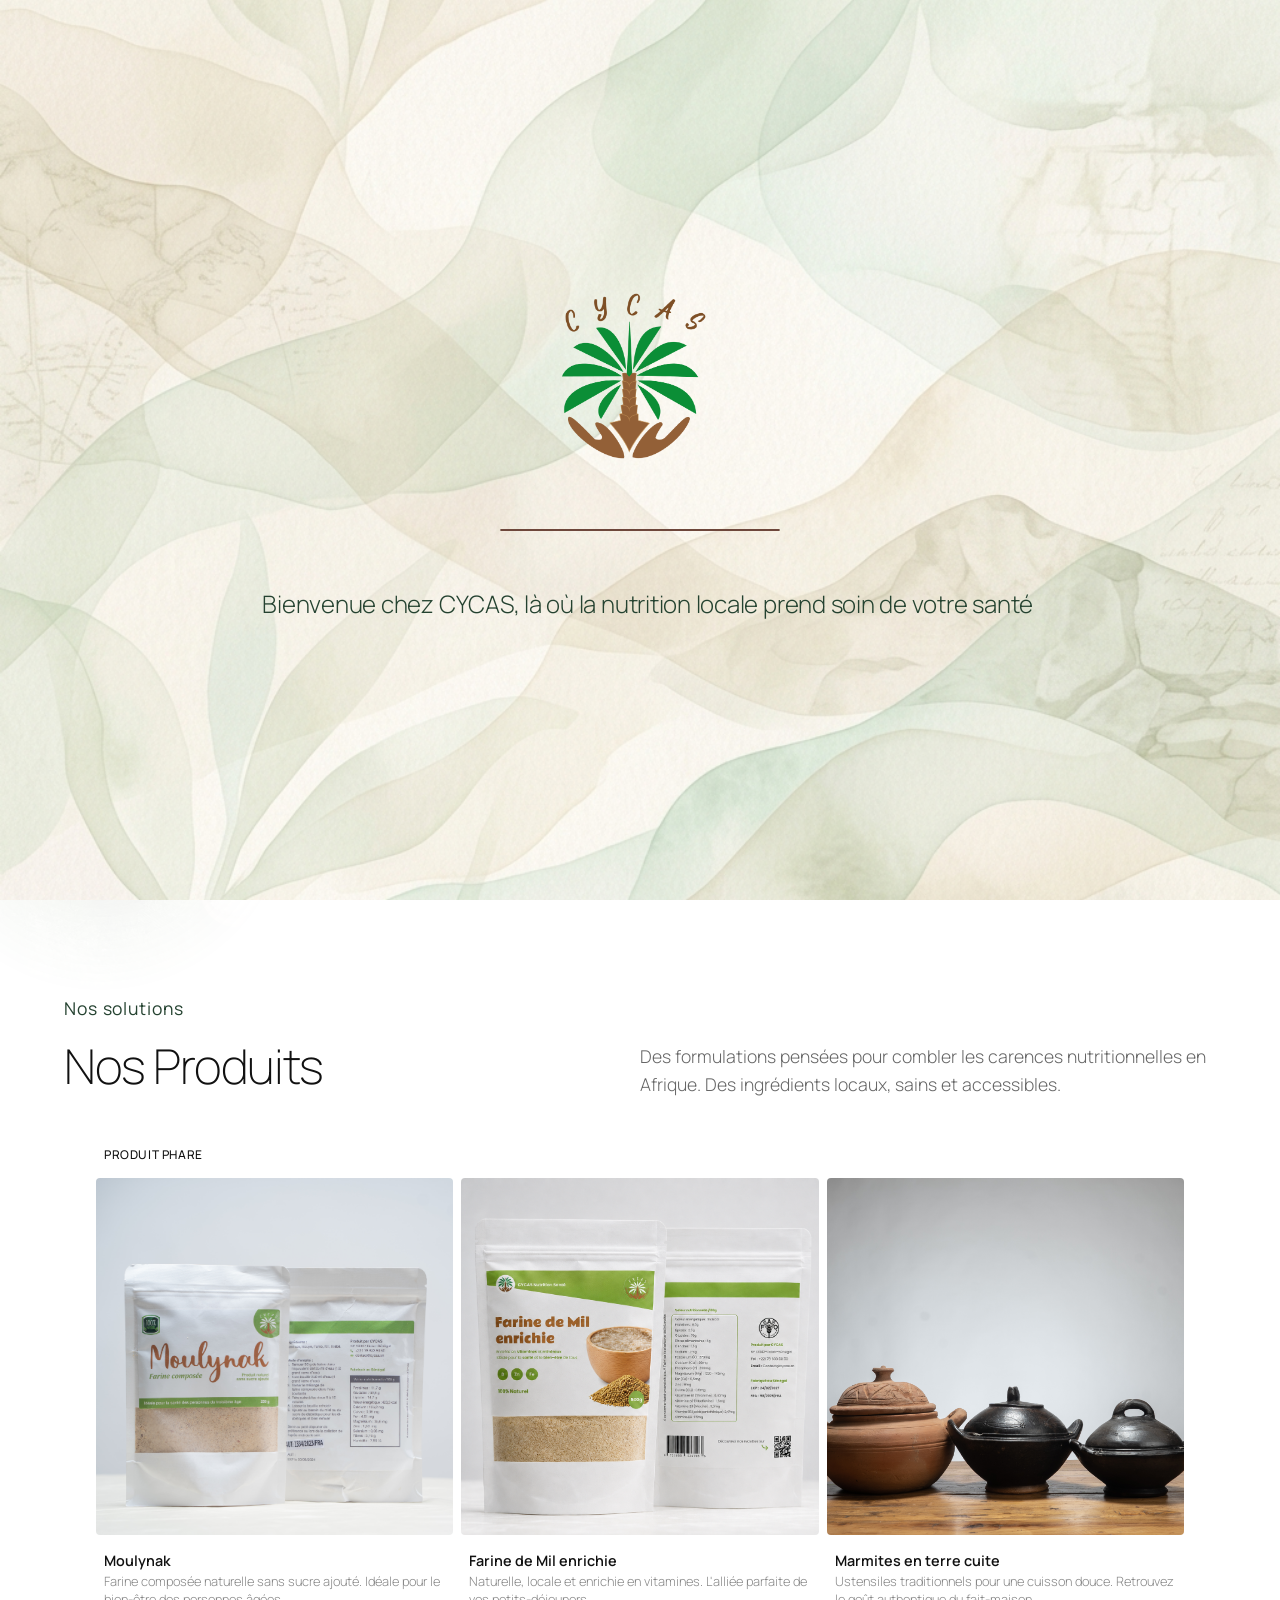
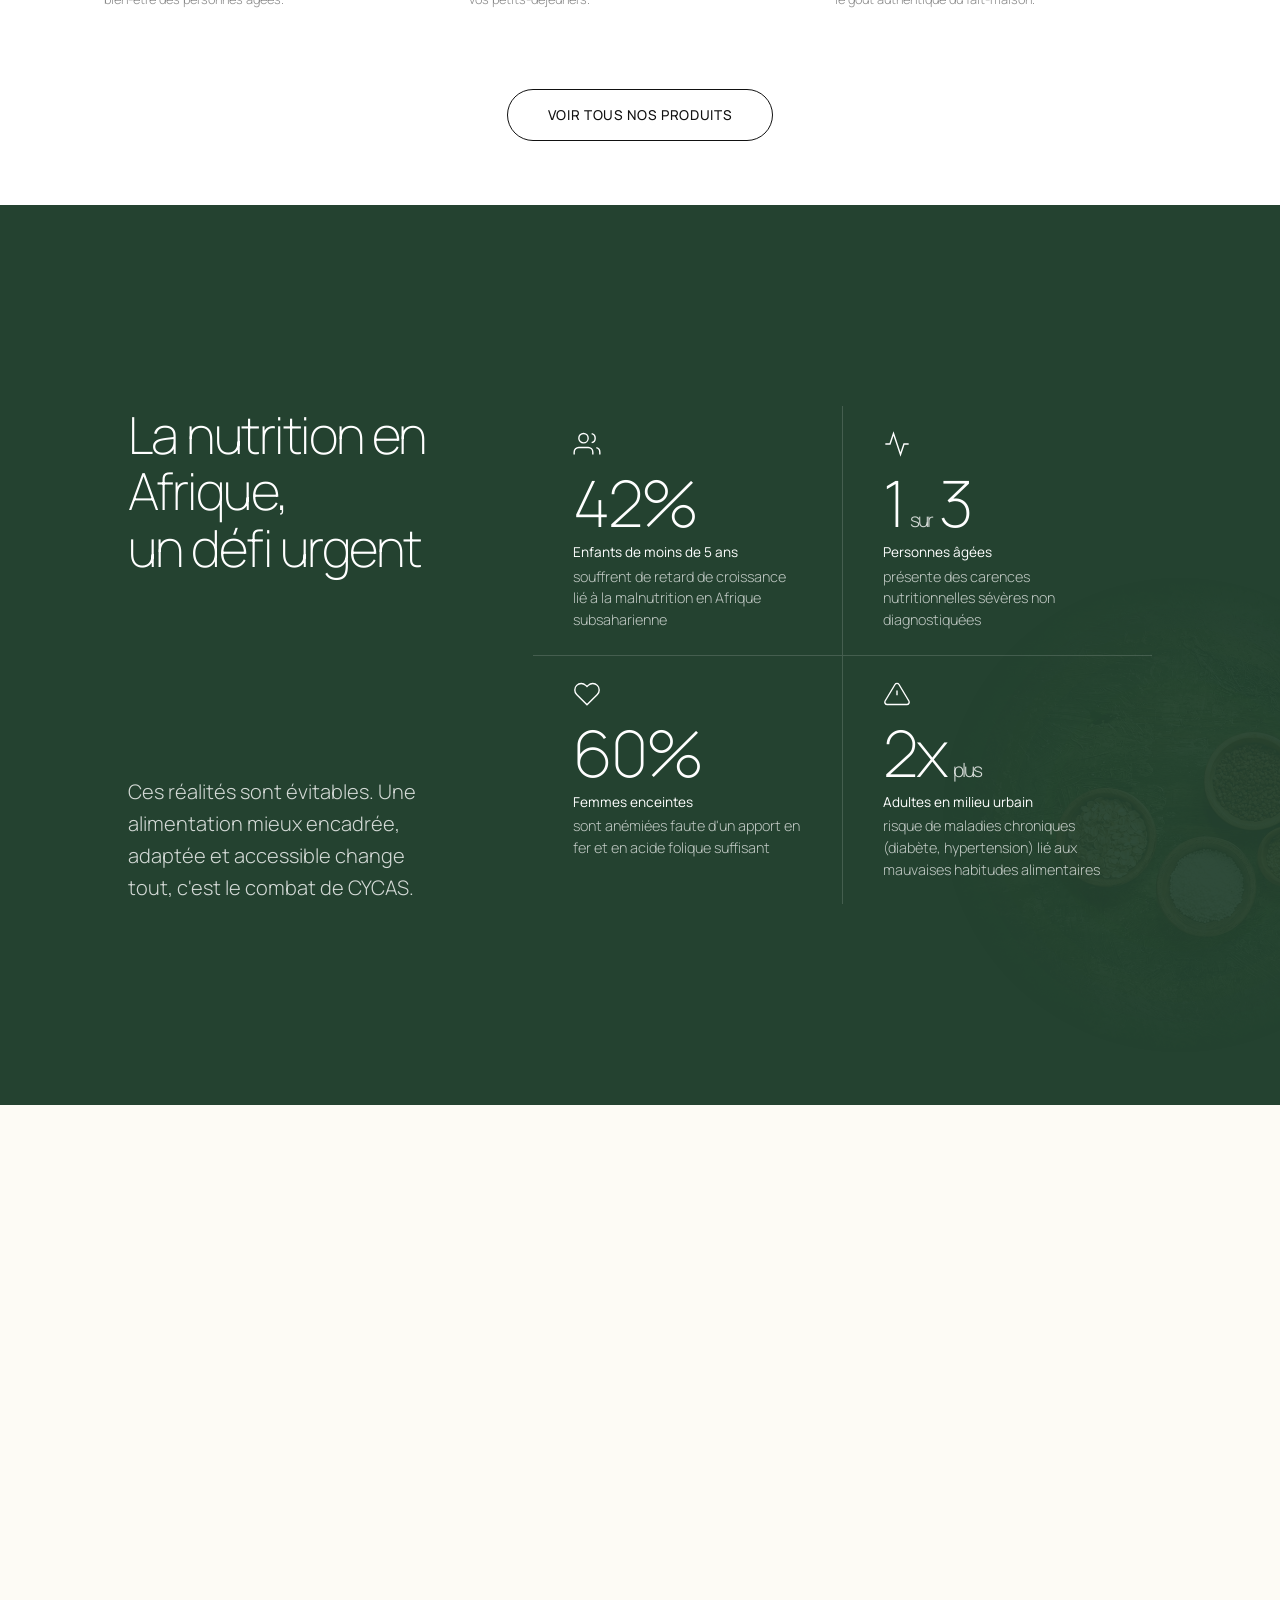
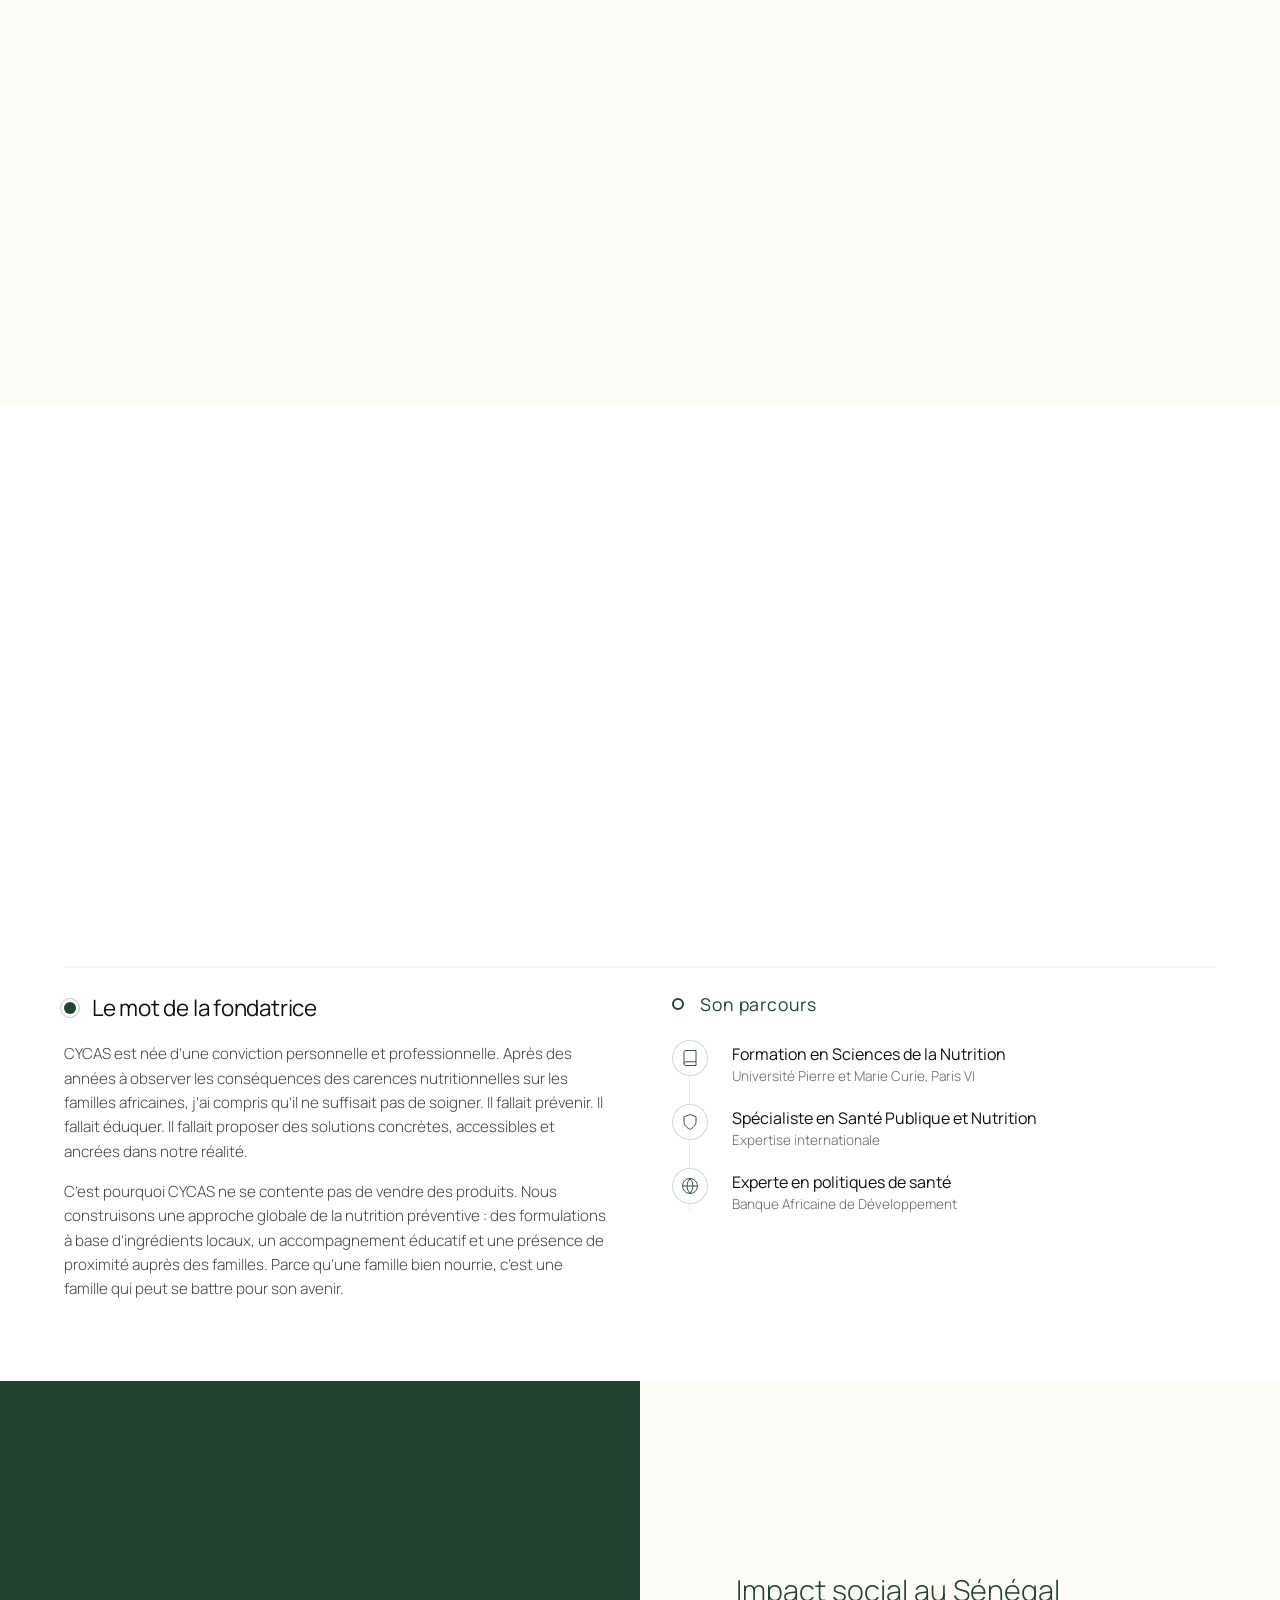
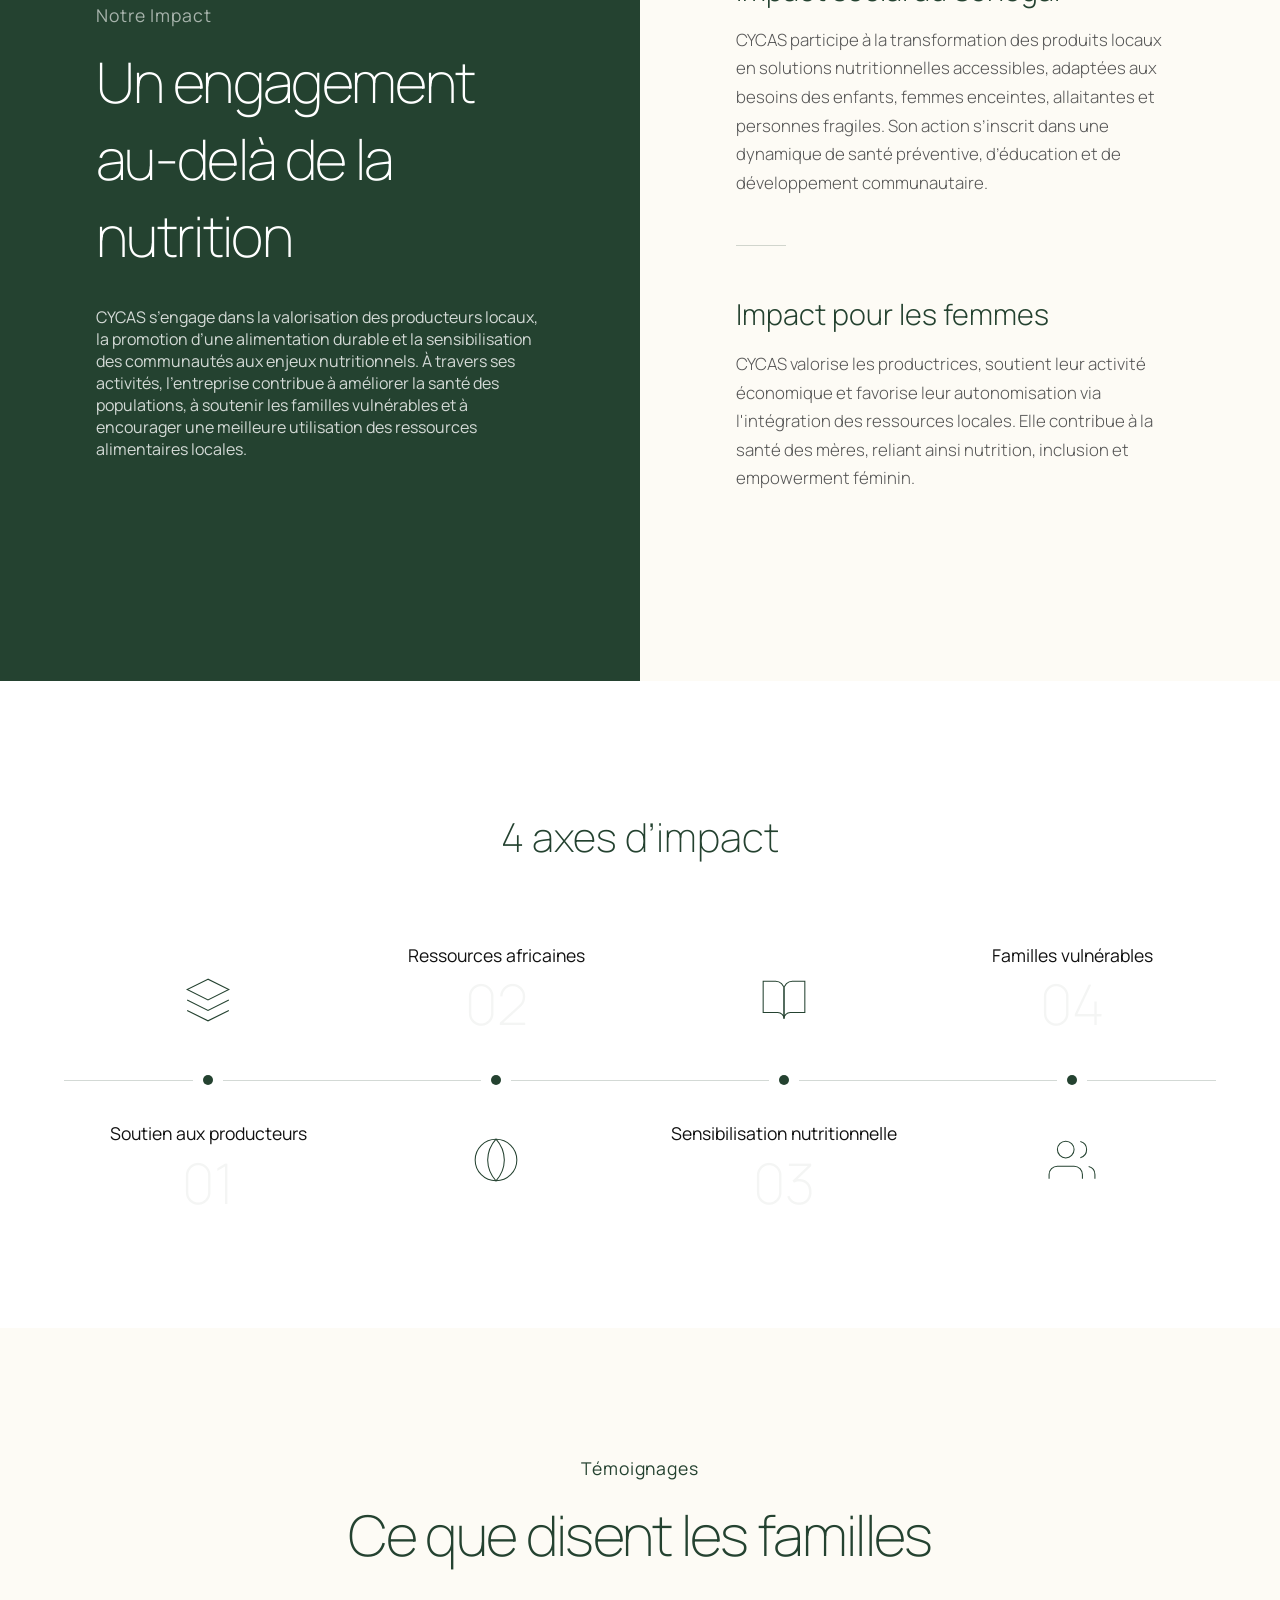
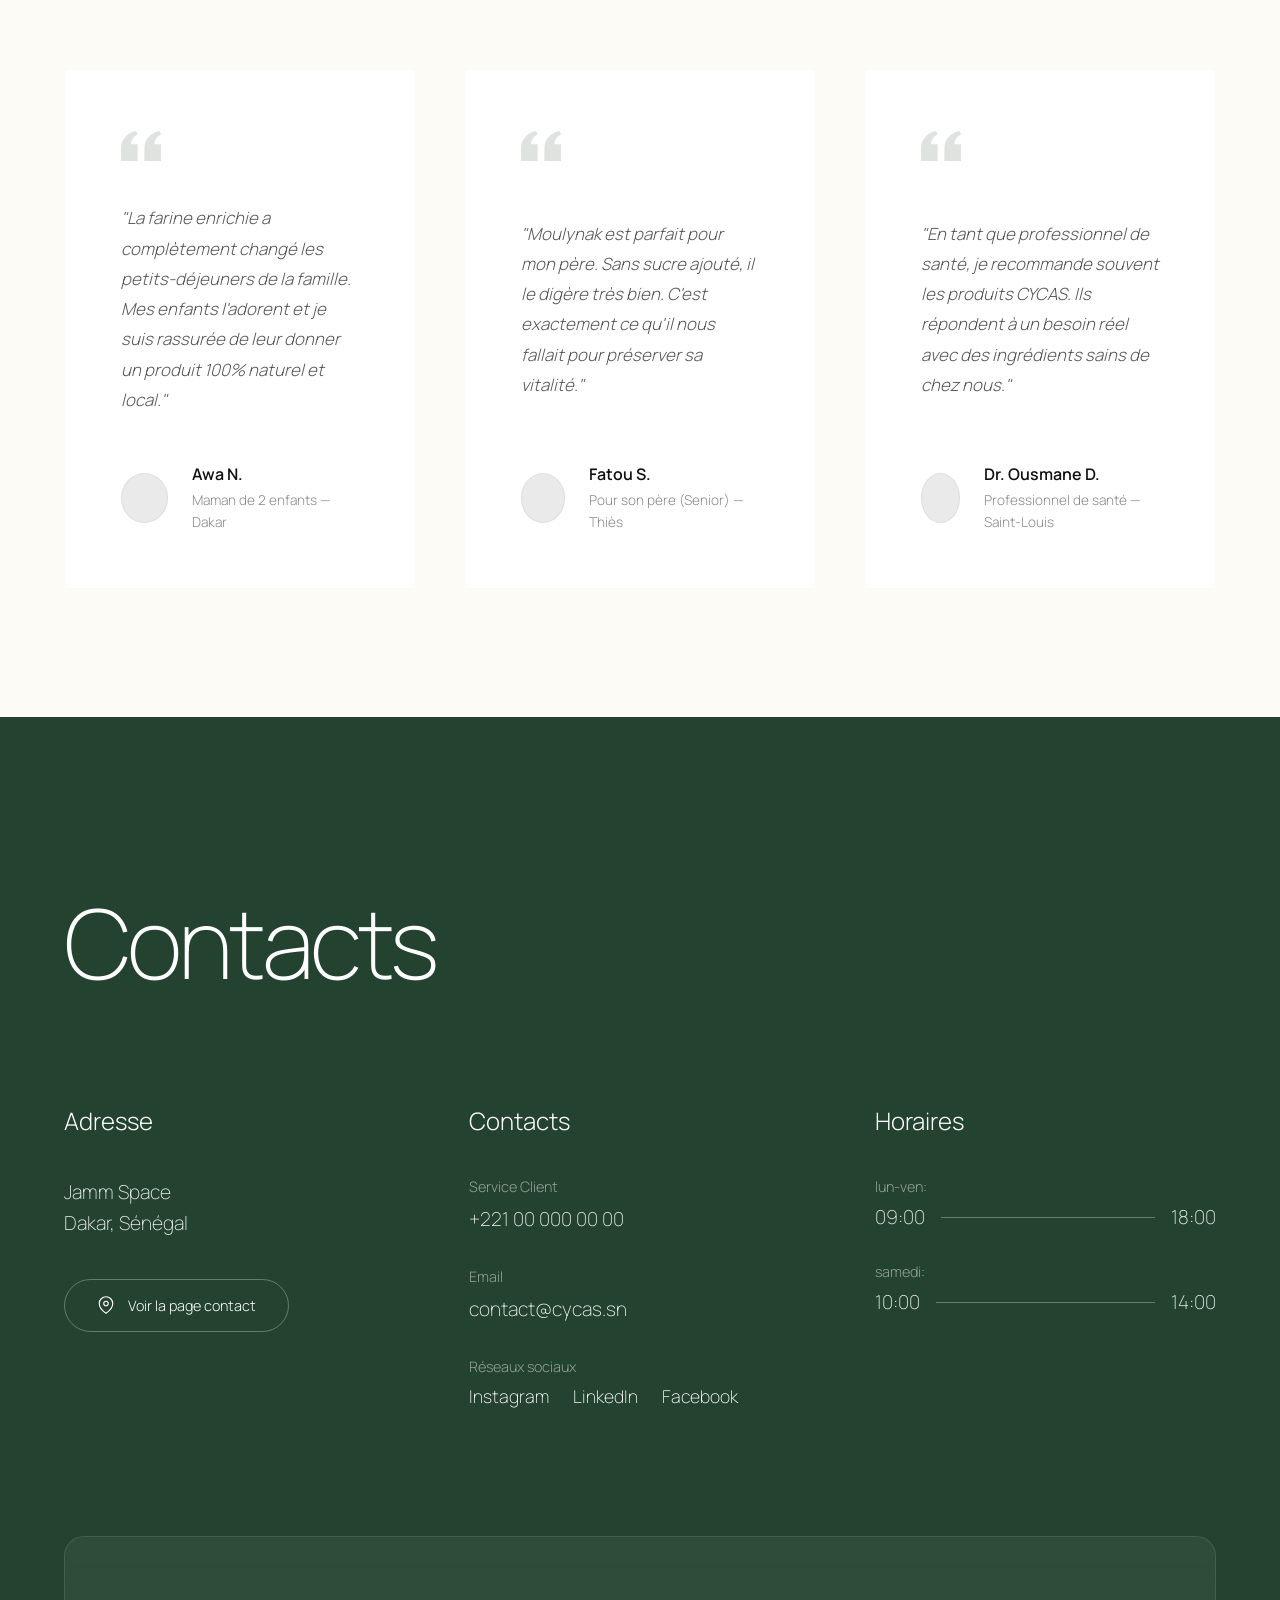
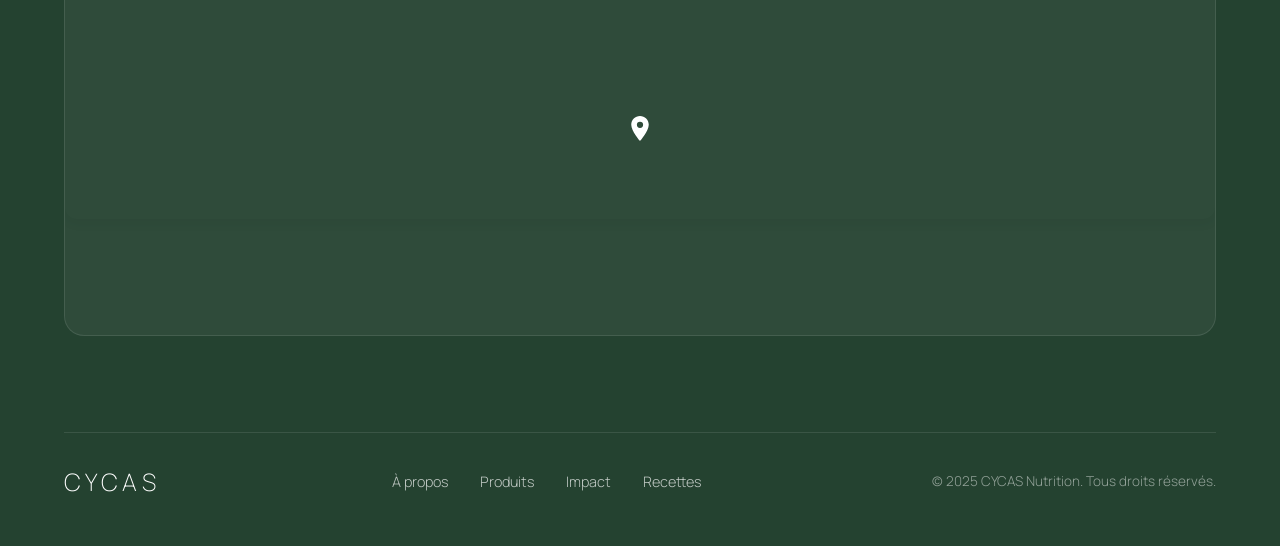
==== commit 779209db: "style: dynamic logo swap, larger header logo, slowed preloader, and typewriter tagline reveal animat" ====
--- a/index.html
+++ b/index.html
@@ -12,11 +12,26 @@
 </head>
 
 <body>
+    <div id="site-loader" class="site-loader">
+        <script>
+            if (sessionStorage.getItem('cycas_loader_shown')) {
+                document.currentScript.parentElement.style.display = 'none';
+            }
+        </script>
+        <div class="loader-content">
+            <img src="assets/Logo cycas original.png" alt="CYCAS" class="loader-logo">
+            <div class="loader-progress-bar">
+                <div class="loader-progress-fill"></div>
+            </div>
+            <p class="loader-tagline" id="loader-tagline">Bienvenue chez CYCAS, là où la nutrition locale prend soin de votre santé</p>
+        </div>
+    </div>
+
     <header class="navbar">
         <div class="logo">
-            <svg width="120" height="30" viewBox="0 0 120 30" fill="currentColor">
-                <text x="0" y="22" font-family="'Manrope', sans-serif" font-weight="200" font-size="24" letter-spacing="4">CYCAS</text>
-            </svg>
+            <a href="index.html" aria-label="Accueil">
+                <img src="assets/lg CYCAS blanc.png" alt="CYCAS" class="logo-img">
+            </a>
         </div>
         <nav class="nav-links">
             <a href="index.html" class="active">Accueil</a>
--- a/style.css
+++ b/style.css
@@ -58,7 +58,7 @@
 
 /* Navbar */
 .navbar {
-    position: absolute;
+    position: fixed;
     top: 0;
     left: 0;
     width: 100%;
@@ -66,7 +66,48 @@
     display: flex;
     justify-content: space-between;
     align-items: center;
-    z-index: 10;
+    z-index: 100;
+    background-color: transparent;
+    transition: background-color 0.3s ease, backdrop-filter 0.3s ease, -webkit-backdrop-filter 0.3s ease, box-shadow 0.3s ease, padding 0.3s ease;
+}
+
+/* Scrolled Navbar State */
+.navbar.scrolled {
+    background-color: transparent !important;
+    backdrop-filter: none !important;
+    -webkit-backdrop-filter: none !important;
+    box-shadow: none !important;
+    padding: 1rem 3rem;
+}
+
+/* Scrolled Navbar Light State */
+.navbar-light.navbar.scrolled {
+    background-color: transparent !important;
+    box-shadow: none !important;
+}
+
+/* Logo Image */
+.logo-img {
+    height: 80px;
+    width: auto;
+    display: block;
+    transition: filter 0.3s ease, transform 0.3s ease;
+}
+
+.logo-img:hover {
+    transform: scale(1.05);
+}
+
+@media (max-width: 768px) {
+    .navbar.scrolled {
+        padding: 0.8rem 1.5rem;
+    }
+    .logo-img {
+        height: 56px;
+    }
+    .nav-links.nav-open {
+        top: 100% !important; /* Positions mobile menu relative to navbar bottom */
+    }
 }
 
 .logo svg {
@@ -2333,3 +2374,126 @@
     .testimonials-header h2 { font-size: 1.8rem; }
     .impact-left-side h2 { font-size: 1.9rem; }
 }
+
+/* ============================================================
+   ENTRANCE LOADER SCREEN
+   ============================================================ */
+.site-loader {
+    position: fixed;
+    top: 0;
+    left: 0;
+    width: 100%;
+    height: 100vh;
+    background-color: #FDFBF5;
+    background-image: url('assets/illustrations/apropos_hero_bg.png');
+    background-size: cover;
+    background-position: center;
+    background-repeat: no-repeat;
+    z-index: 9999;
+    display: flex;
+    justify-content: center;
+    align-items: center;
+    transition: opacity 0.8s cubic-bezier(0.165, 0.84, 0.44, 1), visibility 0.8s cubic-bezier(0.165, 0.84, 0.44, 1);
+}
+
+.site-loader.fade-out {
+    opacity: 0;
+    visibility: hidden;
+    pointer-events: none;
+}
+
+.loader-content {
+    position: relative;
+    z-index: 2;
+    display: flex;
+    flex-direction: column;
+    align-items: center;
+    gap: 2rem;
+}
+
+.loader-logo {
+    height: 200px;
+    width: auto;
+    max-width: 80vw;
+    object-fit: contain;
+    animation: pulseLogo 2.5s ease-in-out infinite;
+}
+
+/* Minimalist thin progress bar */
+.loader-progress-bar {
+    width: 280px;
+    height: 2px;
+    background-color: rgba(36, 66, 48, 0.15);
+    border-radius: 2px;
+    overflow: hidden;
+    position: relative;
+    margin-top: 1rem;
+}
+
+.loader-progress-fill {
+    width: 0%;
+    height: 100%;
+    background-color: #6E473B; /* Marron */
+    border-radius: 2px;
+    animation: fillProgress 5.0s cubic-bezier(0.1, 0.6, 0.1, 1.0) forwards;
+}
+
+.loader-tagline {
+    font-family: 'Manrope', sans-serif;
+    font-weight: 300;
+    font-size: clamp(0.9rem, 2.0vw, 1.5rem);
+    color: #244230;
+    letter-spacing: -0.01em;
+    text-align: center;
+    max-width: 98%;
+    margin-top: 1.5rem;
+    white-space: nowrap;
+    overflow: visible;
+}
+
+.loader-tagline span {
+    display: inline-block;
+    opacity: 0;
+    animation: revealLetter 0.4s cubic-bezier(0.25, 0.46, 0.45, 0.94) forwards;
+}
+
+.loader-tagline .brand-name {
+    font-weight: 500;
+    color: inherit;
+}
+
+@media (max-width: 768px) {
+    .loader-tagline {
+        font-size: clamp(0.6rem, 2.4vw, 1.1rem);
+    }
+    .loader-logo {
+        height: 140px;
+    }
+}
+
+@keyframes fillProgress {
+    0% { width: 0%; }
+    100% { width: 100%; }
+}
+
+@keyframes revealLetter {
+    from {
+        opacity: 0;
+        transform: translateY(8px);
+    }
+    to {
+        opacity: 1;
+        transform: translateY(0);
+    }
+}
+
+@keyframes pulseLogo {
+    0%, 100% {
+        transform: scale(1);
+        filter: drop-shadow(0 4px 6px rgba(0,0,0,0.03));
+    }
+    50% {
+        transform: scale(1.03);
+        filter: drop-shadow(0 12px 20px rgba(36,66,48,0.12));
+    }
+}
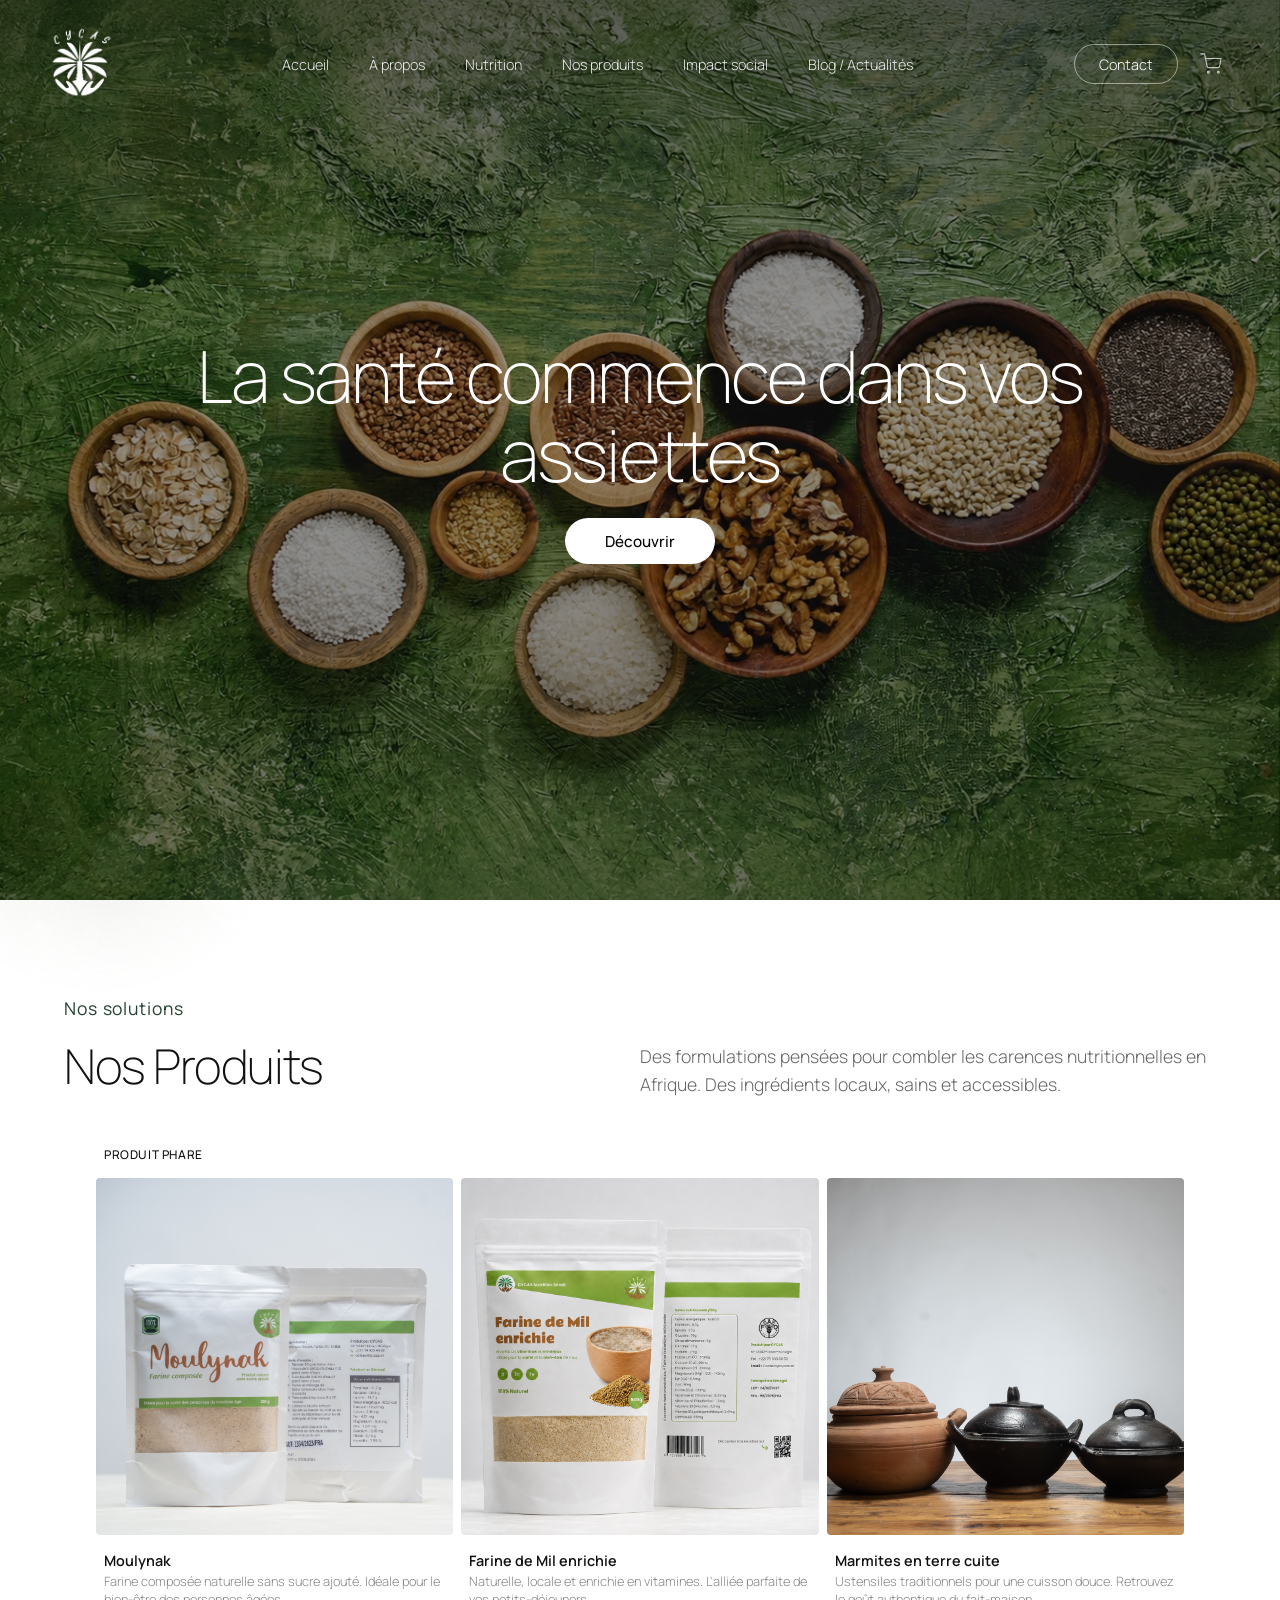
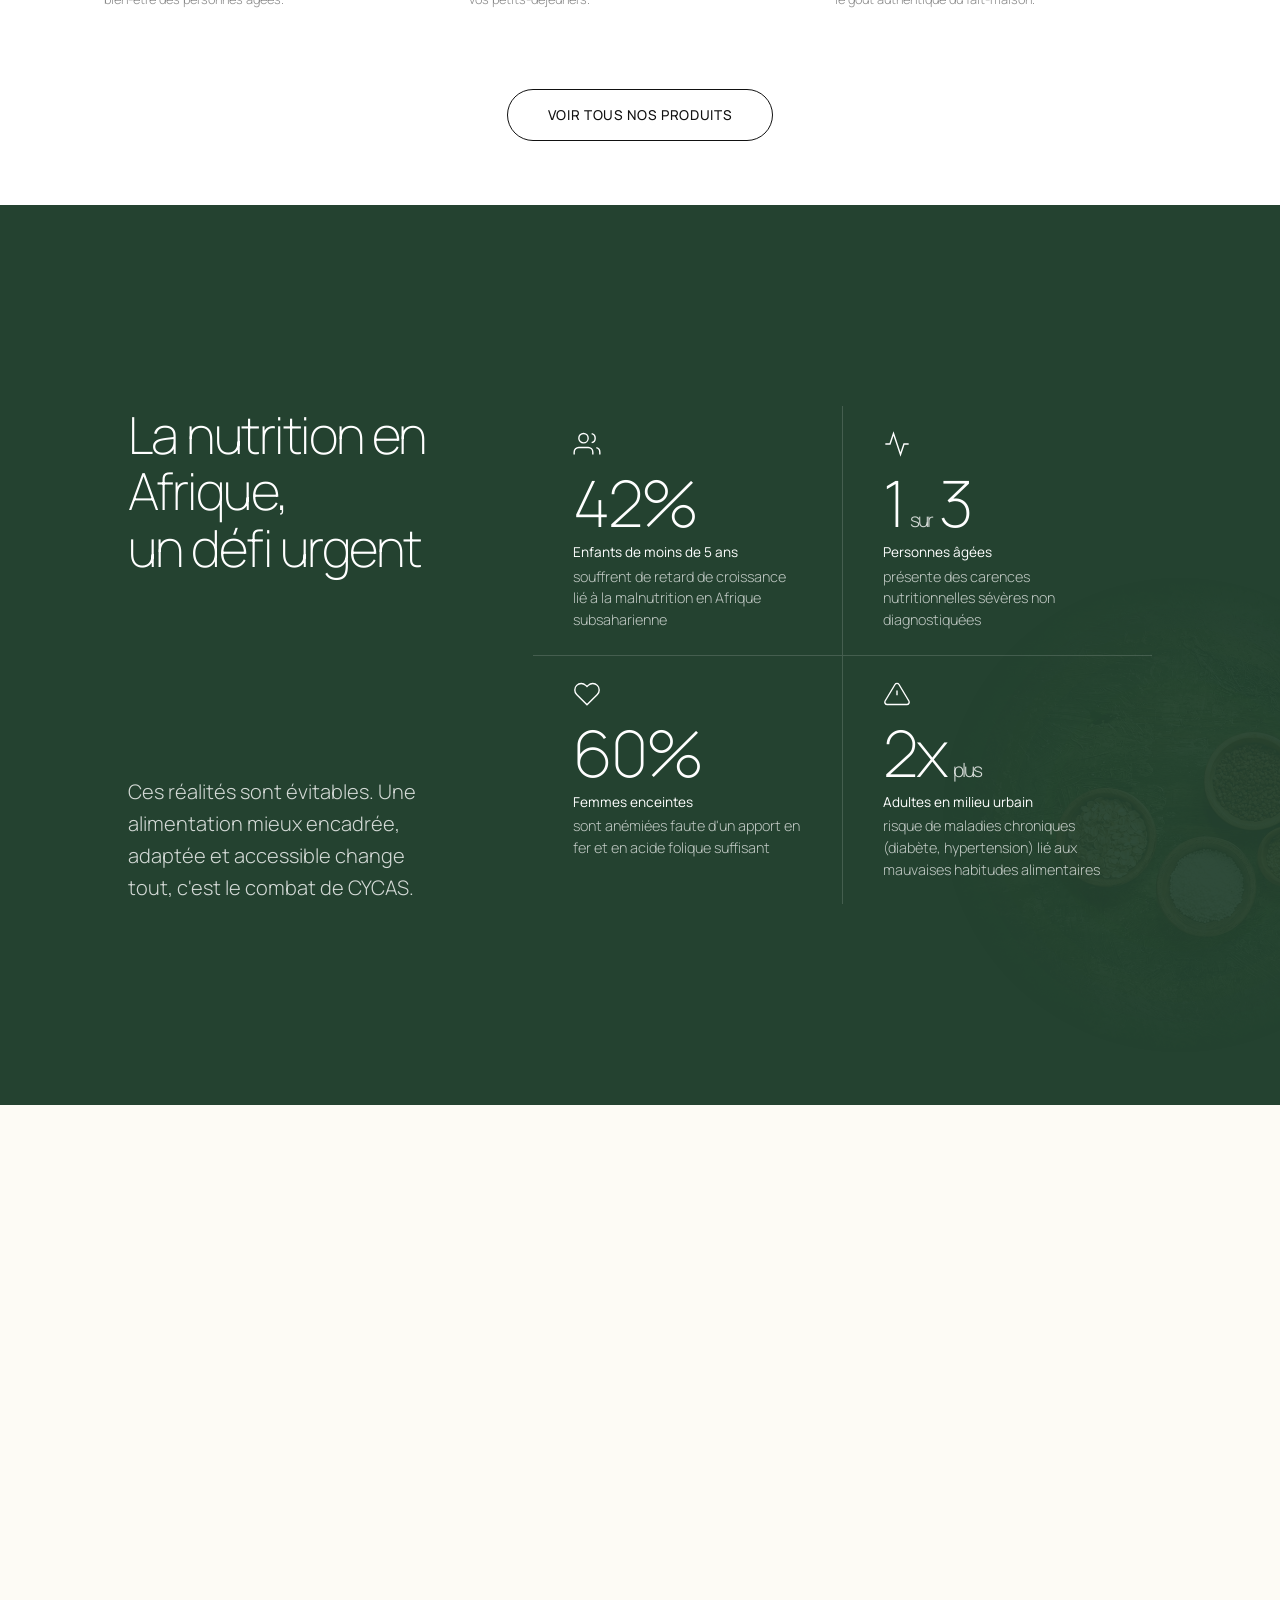
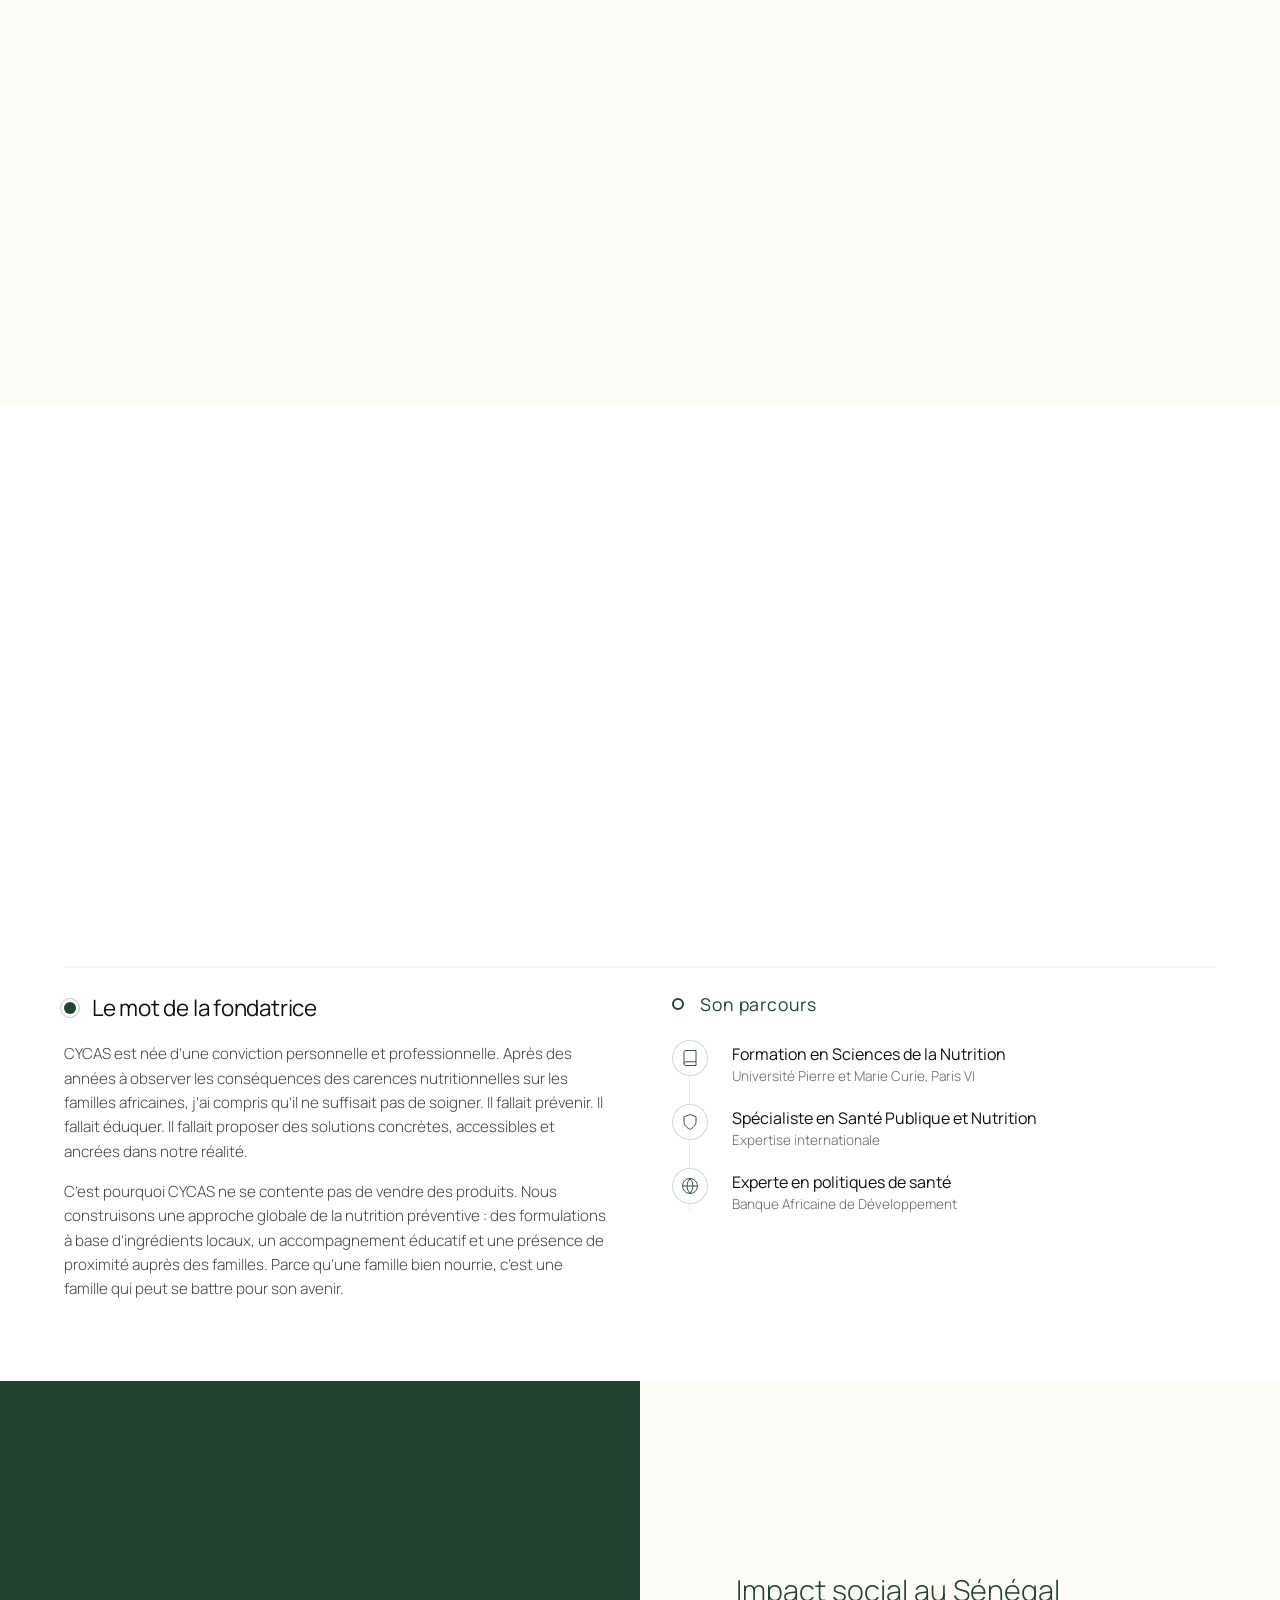
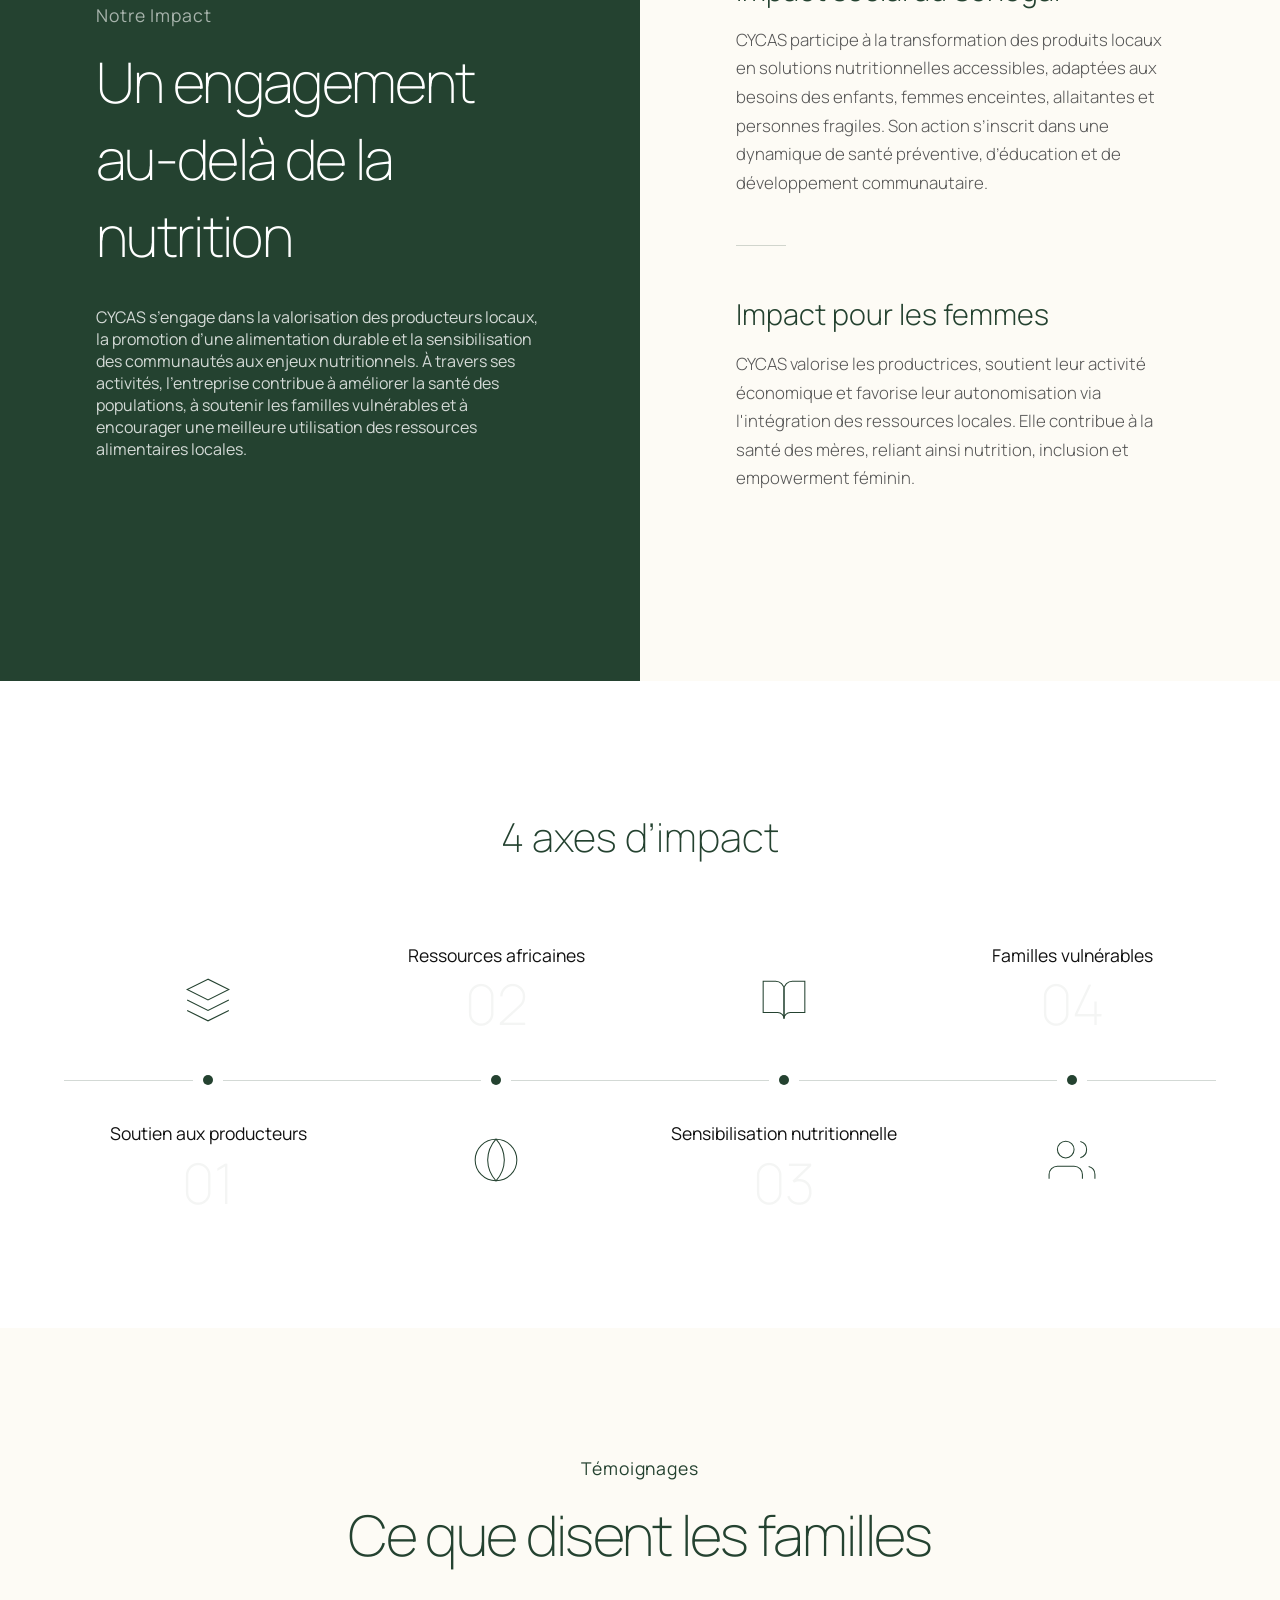
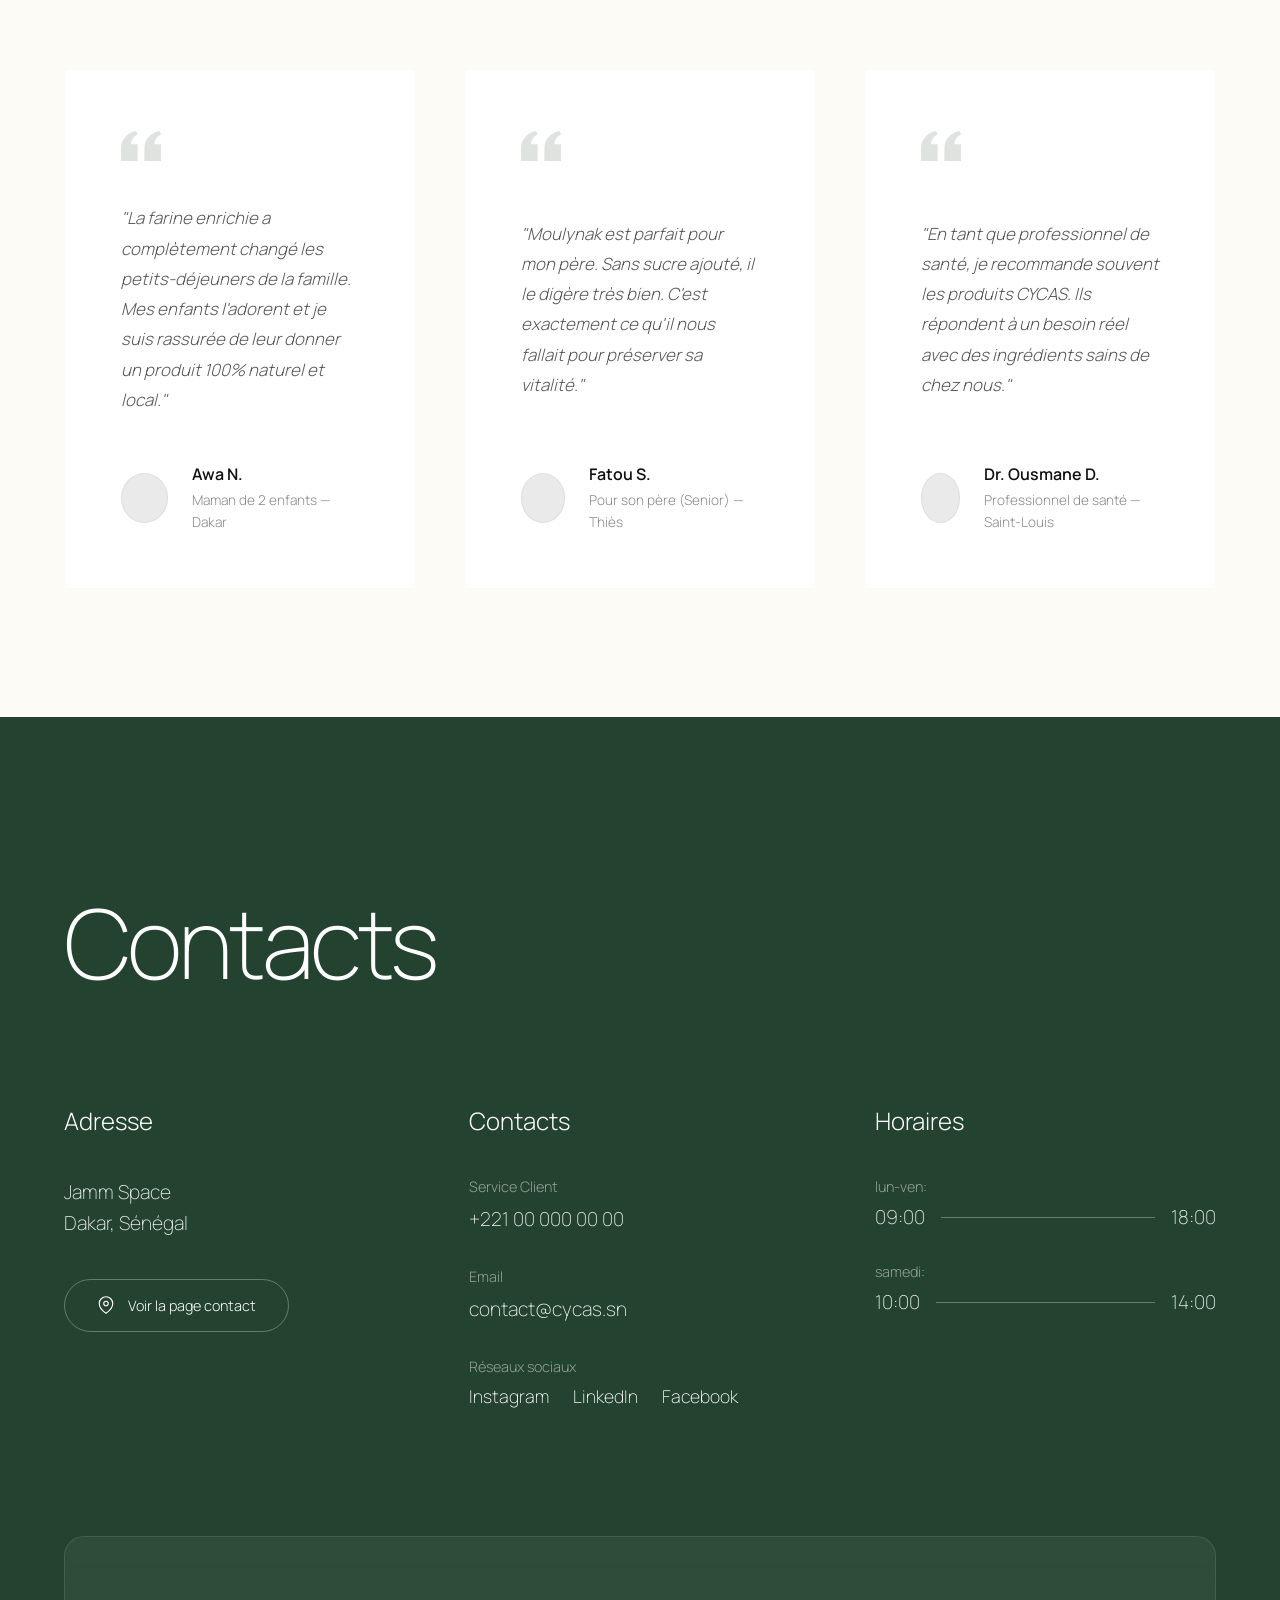
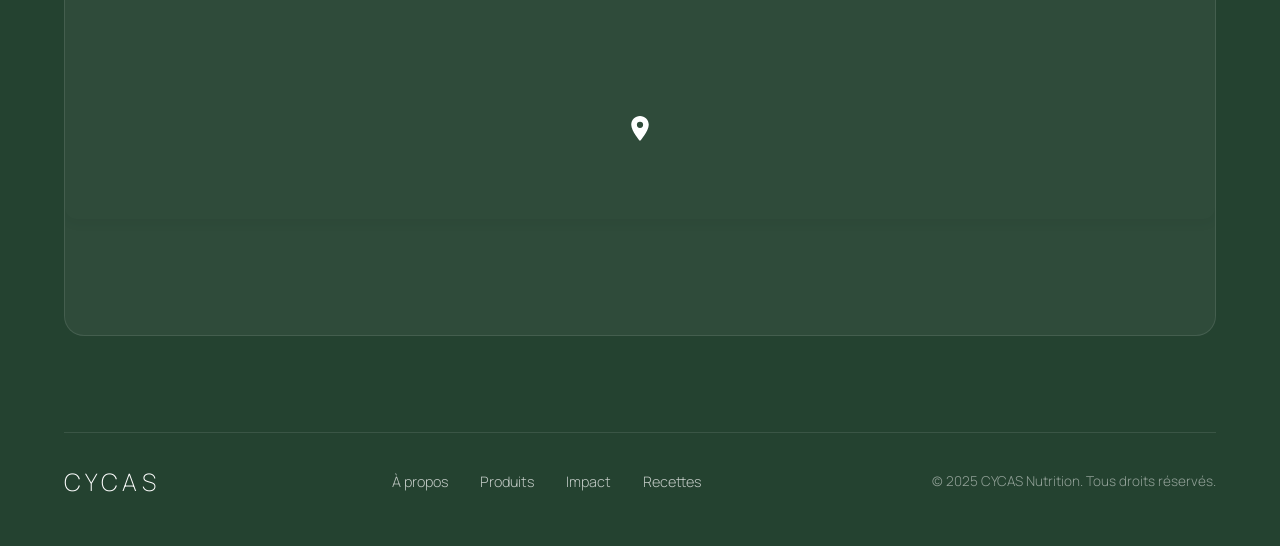
==== commit 46156b34: "fix: responsive navbar visibility, loader optimization and contrast shadows" ====
--- a/index.html
+++ b/index.html
@@ -14,9 +14,11 @@
 <body>
     <div id="site-loader" class="site-loader">
         <script>
-            if (sessionStorage.getItem('cycas_loader_shown')) {
-                document.currentScript.parentElement.style.display = 'none';
-            }
+            try {
+                if (sessionStorage.getItem('cycas_loader_shown')) {
+                    document.currentScript.parentElement.style.display = 'none';
+                }
+            } catch (e) {}
         </script>
         <div class="loader-content">
             <img src="assets/Logo cycas original.png" alt="CYCAS" class="loader-logo">
--- a/style.css
+++ b/style.css
@@ -73,17 +73,19 @@
 
 /* Scrolled Navbar State */
 .navbar.scrolled {
-    background-color: transparent !important;
-    backdrop-filter: none !important;
-    -webkit-backdrop-filter: none !important;
-    box-shadow: none !important;
+    background-color: rgba(6, 6, 6, 0.75) !important;
+    backdrop-filter: blur(20px) !important;
+    -webkit-backdrop-filter: blur(20px) !important;
+    box-shadow: 0 4px 30px rgba(0, 0, 0, 0.25) !important;
+    border-bottom: 1px solid rgba(255, 255, 255, 0.05);
     padding: 1rem 3rem;
 }
 
 /* Scrolled Navbar Light State */
 .navbar-light.navbar.scrolled {
-    background-color: transparent !important;
-    box-shadow: none !important;
+    background-color: rgba(253, 251, 245, 0.85) !important;
+    box-shadow: 0 4px 30px rgba(0, 0, 0, 0.03) !important;
+    border-bottom: 1px solid rgba(0, 0, 0, 0.05);
 }
 
 /* Logo Image */
@@ -91,11 +93,16 @@
     height: 80px;
     width: auto;
     display: block;
+    filter: drop-shadow(0 1px 3px rgba(0, 0, 0, 0.2));
     transition: filter 0.3s ease, transform 0.3s ease;
 }
 
 .logo-img:hover {
     transform: scale(1.05);
+}
+
+.nav-mobile-contact {
+    display: none !important;
 }
 
 @media (max-width: 768px) {
@@ -104,9 +111,6 @@
     }
     .logo-img {
         height: 56px;
-    }
-    .nav-links.nav-open {
-        top: 100% !important; /* Positions mobile menu relative to navbar bottom */
     }
 }
 
@@ -129,6 +133,7 @@
     align-items: center;
     gap: 0.4rem;
     opacity: 0.9;
+    text-shadow: 0 1px 3px rgba(0, 0, 0, 0.3);
     transition: opacity 0.3s ease;
 }
 
@@ -171,6 +176,7 @@
     color: #ffffff;
     text-decoration: none;
     opacity: 0.7;
+    filter: drop-shadow(0 1px 2px rgba(0, 0, 0, 0.3));
     transition: opacity 0.2s;
     flex-shrink: 0;
 }
@@ -209,6 +215,13 @@
 
 .navbar-light .nav-links a {
     color: #111111;
+    text-shadow: none;
+}
+.navbar-light .nav-cart-icon {
+    filter: none;
+}
+.navbar-light .logo-img {
+    filter: none;
 }
 
 .navbar-light .nav-links a:hover {
@@ -1664,6 +1677,10 @@
     gap: 2rem;
     max-width: 1400px;
     margin: 0 auto 8rem auto;
+}
+
+.cibles-grid-3col {
+    grid-template-columns: repeat(3, 1fr);
 }
 
 .cible-card {
@@ -2209,40 +2226,131 @@
 @media (max-width: 768px) {
 
     /* Navbar */
-    .navbar { padding: 1rem 1.5rem; }
+    .navbar {
+        padding: 1rem 1.5rem;
+        background-color: rgba(6, 6, 6, 0.75) !important;
+        backdrop-filter: blur(20px) !important;
+        -webkit-backdrop-filter: blur(20px) !important;
+        box-shadow: 0 4px 30px rgba(0, 0, 0, 0.25) !important;
+        border-bottom: 1px solid rgba(255, 255, 255, 0.05);
+    }
+    .navbar.navbar-light {
+        background-color: rgba(253, 251, 245, 0.85) !important;
+        box-shadow: 0 4px 30px rgba(0, 0, 0, 0.03) !important;
+        border-bottom: 1px solid rgba(0, 0, 0, 0.05);
+    }
     .hamburger { display: flex; }
-    .nav-links { display: none; }
+    .logo, .nav-action {
+        position: relative;
+        z-index: 101;
+    }
     .nav-action .btn-outline { display: none; }
 
-    /* Mobile dropdown */
-    .nav-links.nav-open {
-        display: flex;
+    /* Premium mobile full screen drawer */
+    .nav-links {
+        display: flex !important;
         flex-direction: column;
+        justify-content: flex-start;
+        align-items: flex-start;
         position: fixed;
-        top: 60px;
+        top: 0;
         left: 0;
         width: 100%;
-        padding: 0.5rem 1.5rem 1.5rem;
-        z-index: 198;
-        background: rgba(6, 6, 6, 0.97);
-        gap: 0;
+        height: 100vh;
+        background: rgba(6, 6, 6, 0.7);
+        backdrop-filter: blur(25px);
+        -webkit-backdrop-filter: blur(25px);
+        padding: 7rem 2rem 2rem 2rem;
+        z-index: 99;
+        gap: 0.5rem;
+        transform: translateY(-100%);
+        opacity: 0;
+        pointer-events: none;
+        transition: transform 0.5s cubic-bezier(0.16, 1, 0.3, 1), opacity 0.4s ease;
+    }
+    .nav-links.nav-open {
+        transform: translateY(0);
+        opacity: 1;
+        pointer-events: auto;
+    }
+    .nav-links a {
+        font-size: 1.5rem;
+        font-weight: 300;
+        width: 100%;
+        padding: 0.9rem 0;
+        border-bottom: 1px solid rgba(255, 255, 255, 0.06);
+        color: rgba(255, 255, 255, 0.85);
+        opacity: 0;
+        transform: translateY(20px);
+        transition: transform 0.6s cubic-bezier(0.16, 1, 0.3, 1), opacity 0.6s ease;
     }
     .nav-links.nav-open a {
-        padding: 0.9rem 0;
-        border-bottom: 1px solid rgba(255,255,255,0.07);
-        font-size: 0.9rem;
-        font-weight: 300;
-        color: rgba(255,255,255,0.85);
         opacity: 1;
-    }
-    .nav-links.nav-open a:last-child { border-bottom: none; }
-    .navbar-light .nav-links.nav-open {
-        background: #FDFBF5;
-        border-bottom: 1px solid rgba(0,0,0,0.08);
-    }
-    .navbar-light .nav-links.nav-open a {
+        transform: translateY(0);
+    }
+    .nav-links a:last-child {
+        border-bottom: none;
+    }
+
+    /* Staggered entrance delays for mobile menu items */
+    .nav-links.nav-open a:nth-child(1) { transition-delay: 0.08s; }
+    .nav-links.nav-open a:nth-child(2) { transition-delay: 0.12s; }
+    .nav-links.nav-open a:nth-child(3) { transition-delay: 0.16s; }
+    .nav-links.nav-open a:nth-child(4) { transition-delay: 0.20s; }
+    .nav-links.nav-open a:nth-child(5) { transition-delay: 0.24s; }
+    .nav-links.nav-open a:nth-child(6) { transition-delay: 0.28s; }
+    .nav-links.nav-open a:nth-child(7) { transition-delay: 0.32s; }
+
+    /* Mobile Contact Link Button Style */
+    .nav-links a.nav-mobile-contact {
+        display: flex !important;
+        justify-content: center;
+        align-items: center;
+        margin-top: 1.5rem;
+        padding: 0.9rem 2rem;
+        border: 1px solid rgba(255, 255, 255, 0.2);
+        border-radius: 50px;
+        font-size: 1.1rem;
+        font-weight: 400;
+        background: rgba(255, 255, 255, 0.05);
+        color: #ffffff;
+    }
+
+    /* Light variant navbar menu overlay */
+    .navbar-light .nav-links {
+        background: rgba(253, 251, 245, 0.75) !important;
+        backdrop-filter: blur(25px) !important;
+        -webkit-backdrop-filter: blur(25px) !important;
+        border-bottom: 1px solid rgba(0, 0, 0, 0.06);
+    }
+    .navbar-light .nav-links a {
         color: #111111;
-        border-bottom-color: rgba(0,0,0,0.06);
+        border-bottom-color: rgba(0, 0, 0, 0.06);
+    }
+    .navbar-light .nav-links a.nav-mobile-contact {
+        border-color: rgba(36, 66, 48, 0.25);
+        background: rgba(36, 66, 48, 0.05);
+        color: #244230;
+    }
+
+    /* Grid Layouts Responsiveness */
+    .contact-page-container {
+        grid-template-columns: 1fr !important;
+        gap: 3rem !important;
+    }
+    .form-row-2col {
+        grid-template-columns: 1fr !important;
+        gap: 1.2rem !important;
+    }
+    .contact-info-card {
+        padding: 2rem 1.5rem !important;
+    }
+    .cibles-grid {
+        margin-bottom: 3rem !important;
+    }
+    .cibles-grid-3col {
+        grid-template-columns: repeat(2, 1fr) !important;
+        margin-bottom: 3rem !important;
     }
 
     /* Hero */
@@ -2370,6 +2478,7 @@
     .nc-grid { grid-template-columns: 1fr; }
     .valeurs-grid { grid-template-columns: repeat(2, 1fr); }
     .cibles-grid { grid-template-columns: 1fr; }
+    .cibles-grid-3col { grid-template-columns: 1fr !important; }
     .huge-title { font-size: 2.2rem; }
     .testimonials-header h2 { font-size: 1.8rem; }
     .impact-left-side h2 { font-size: 1.9rem; }
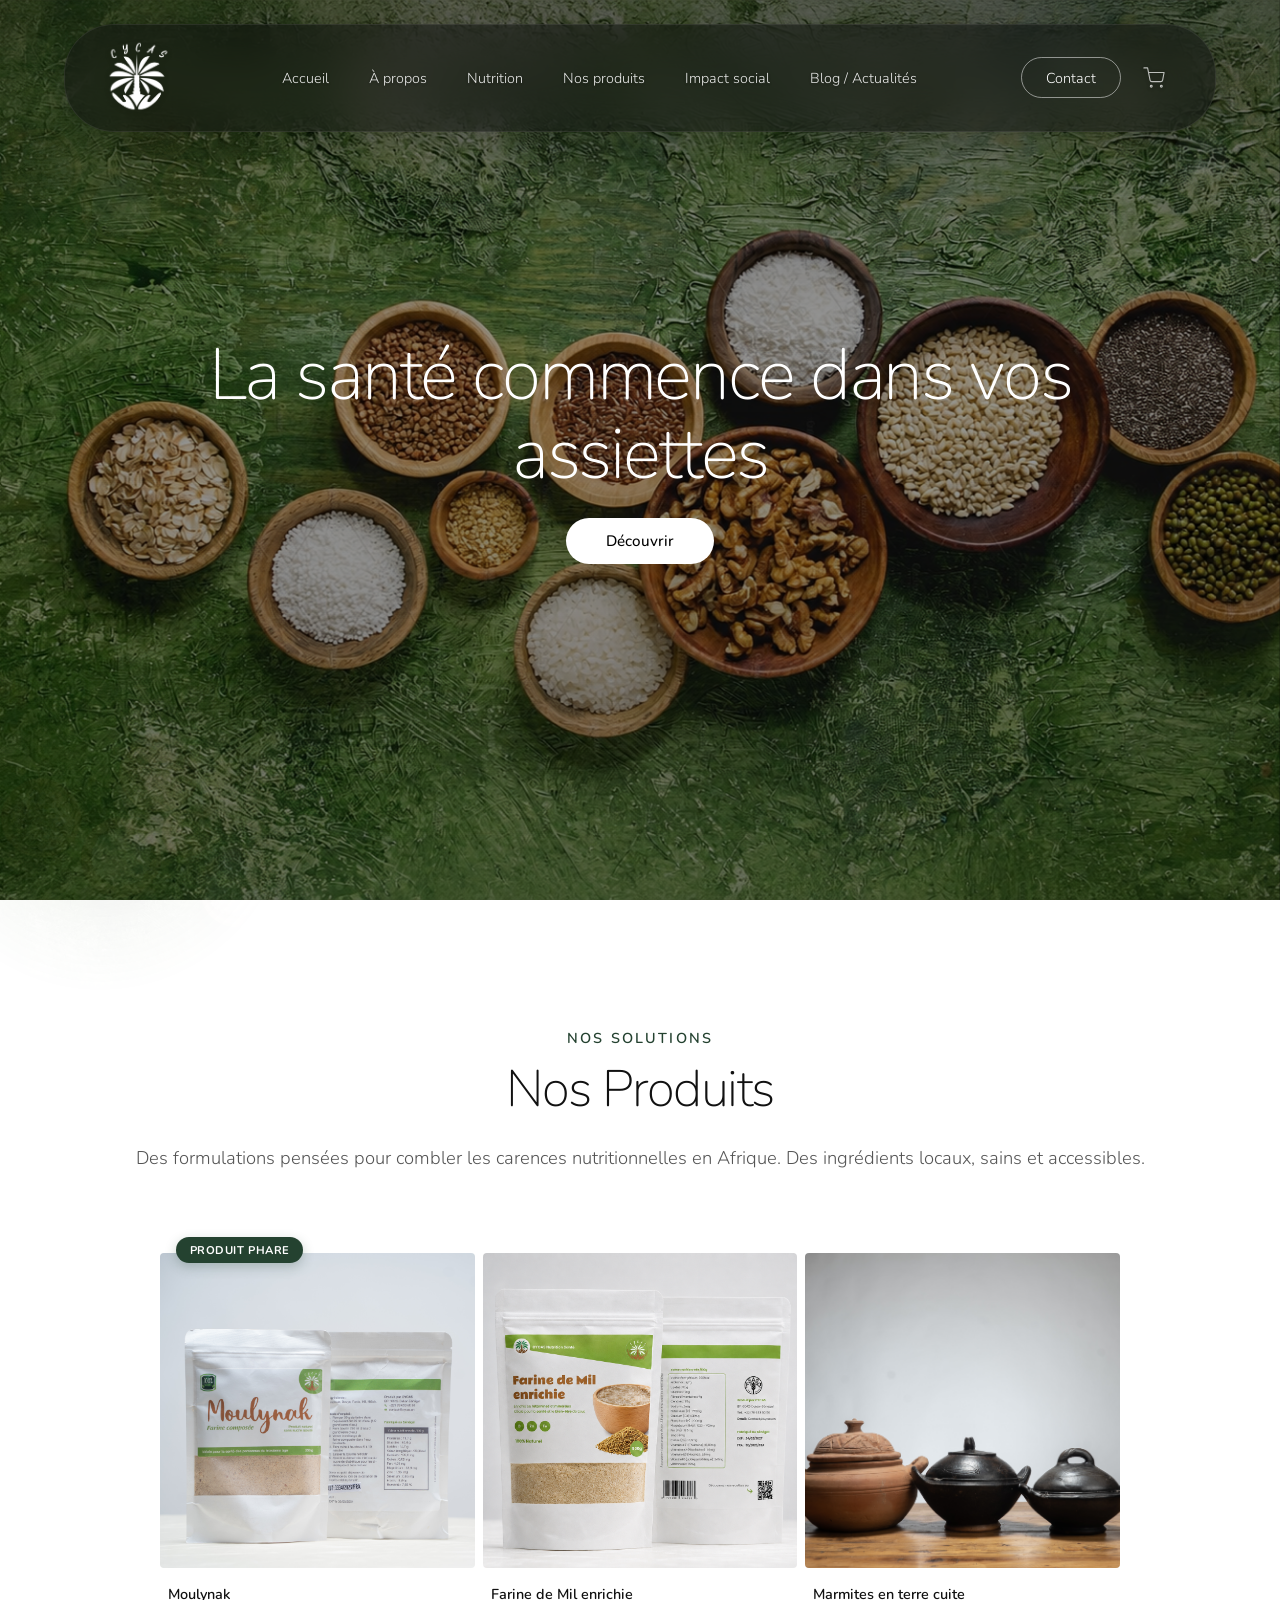
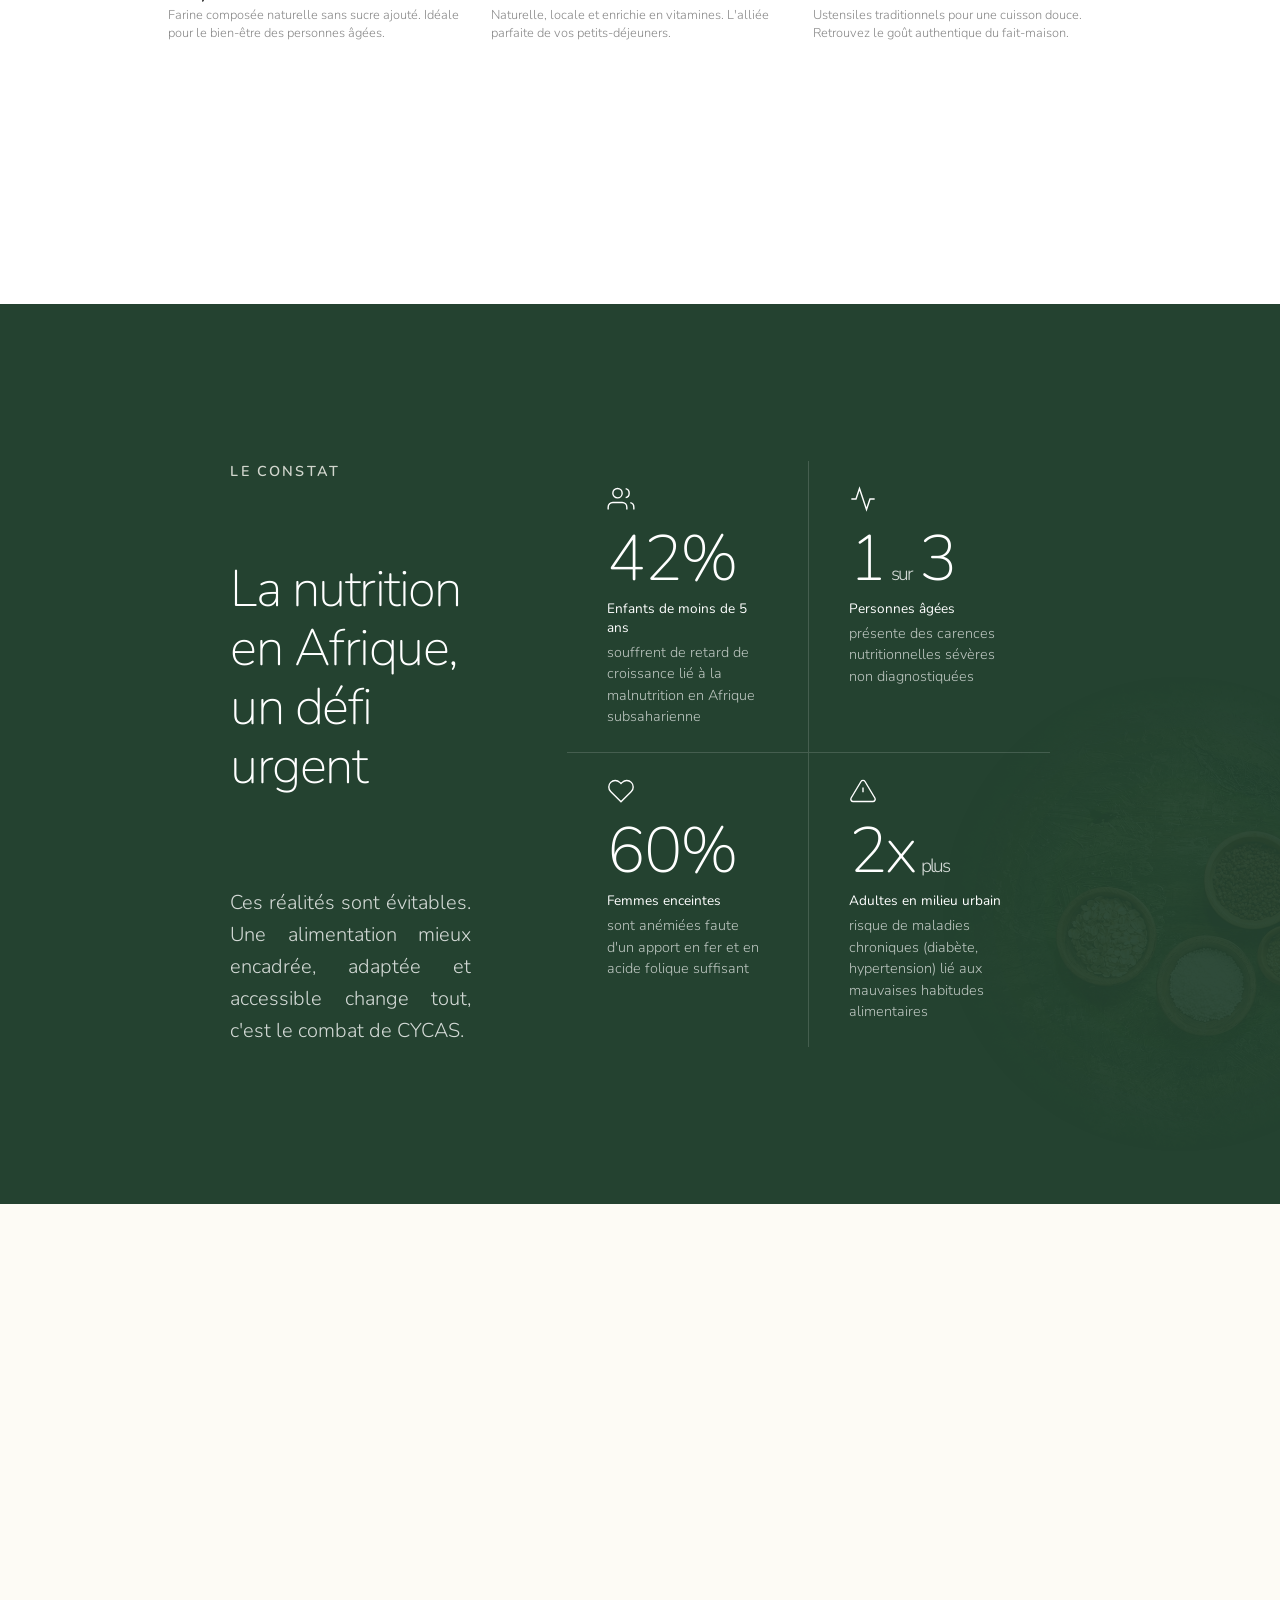
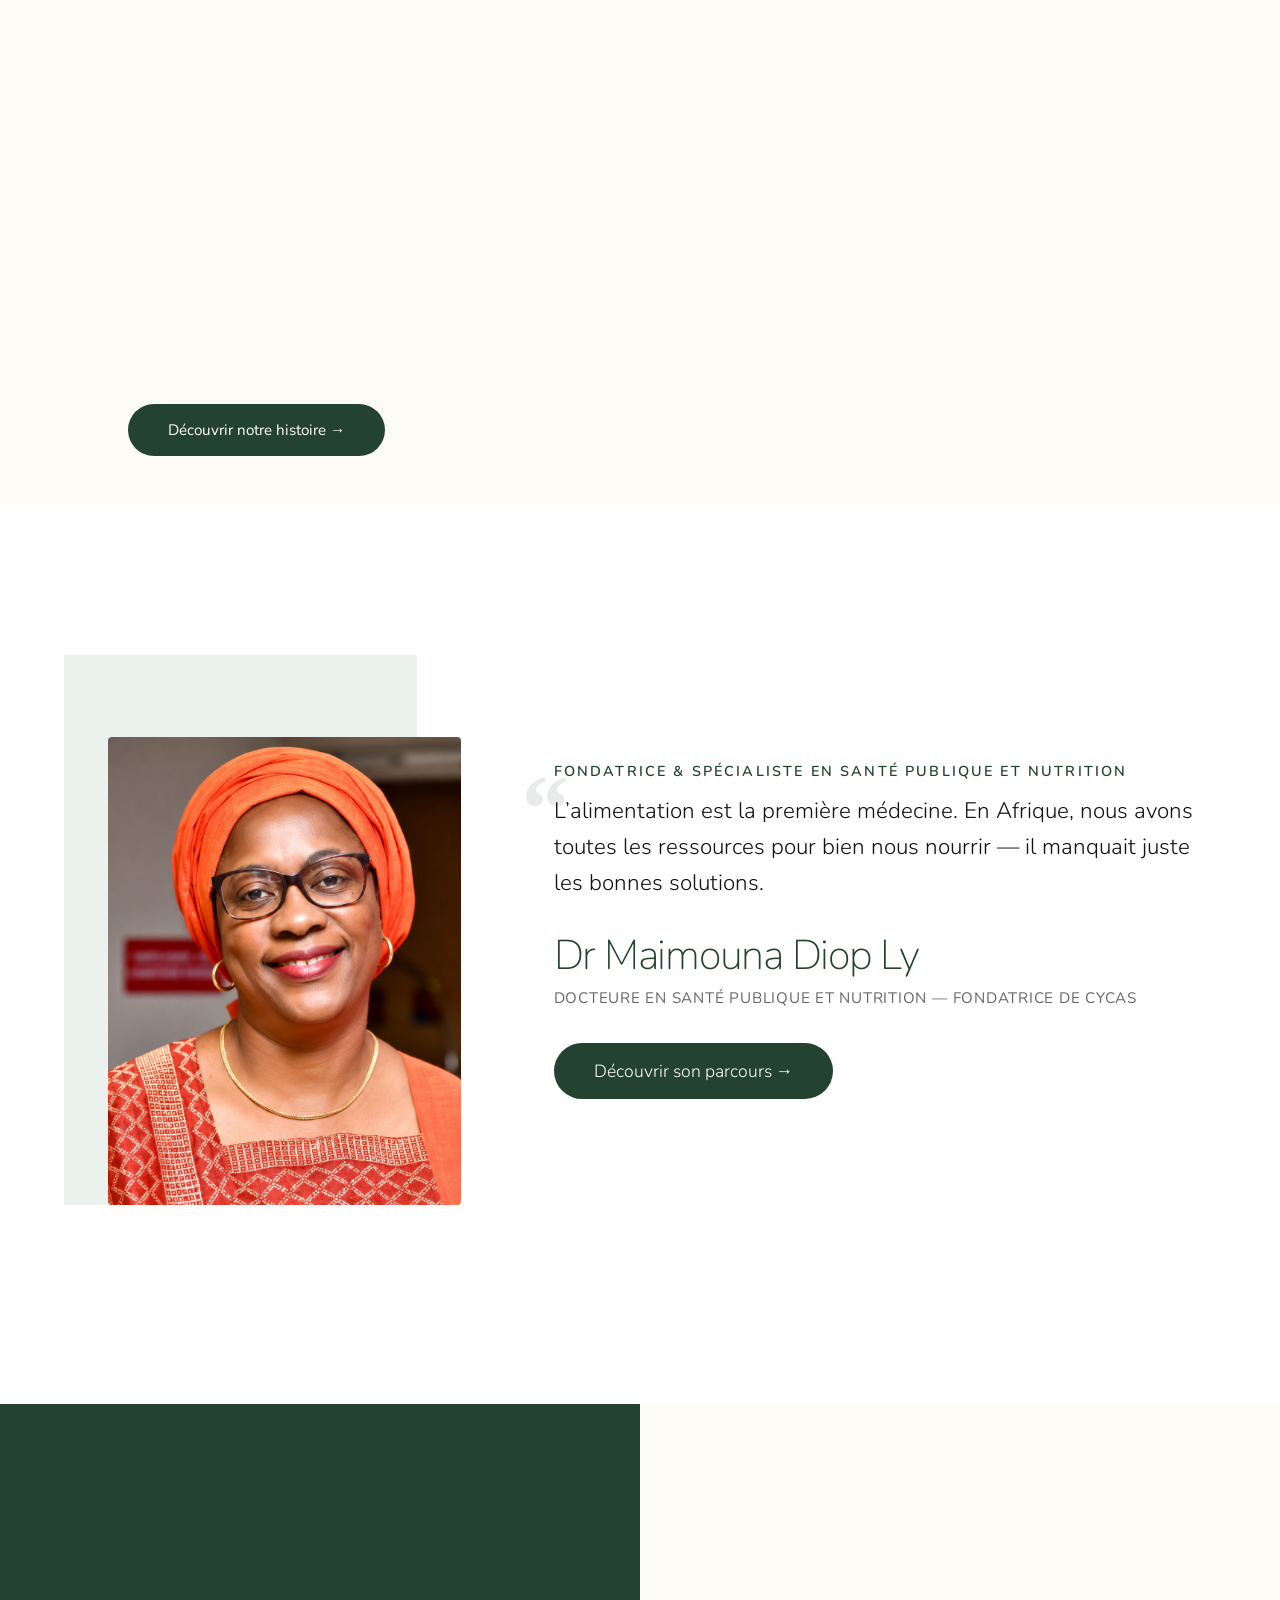
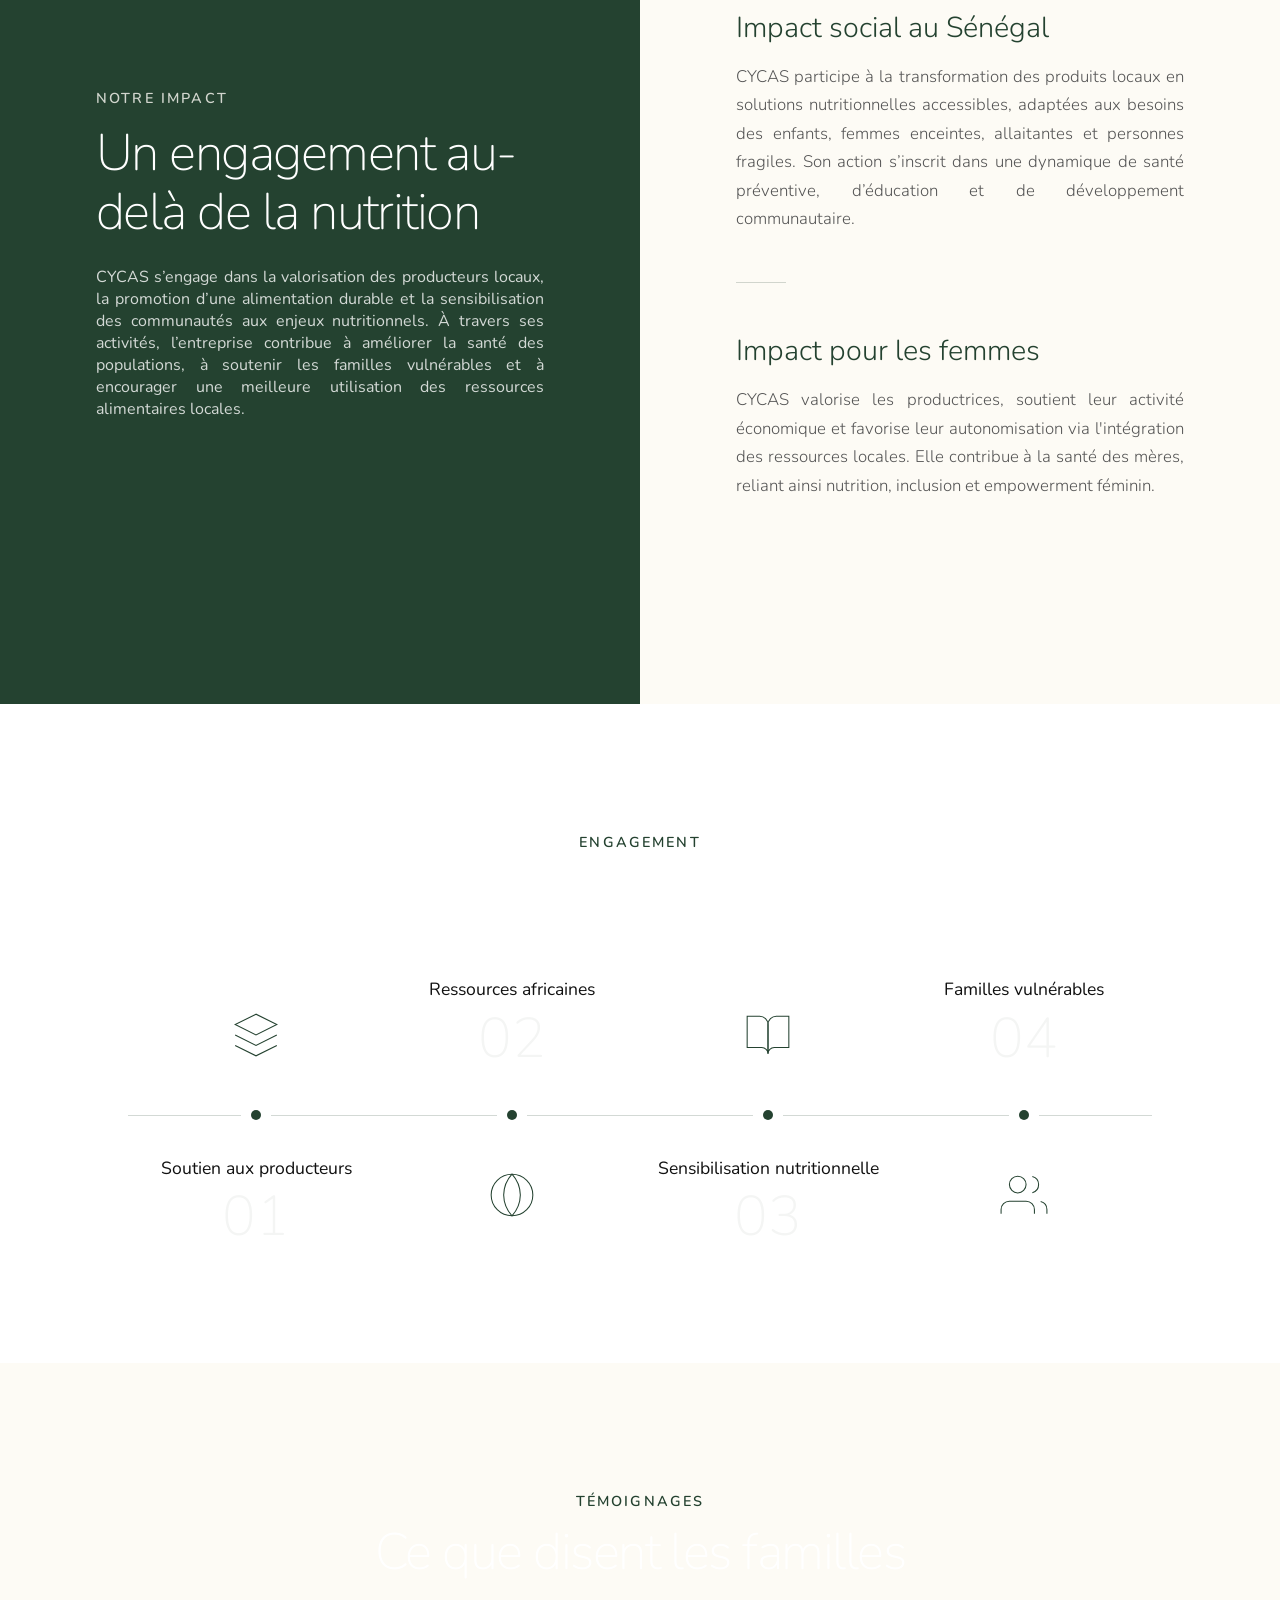
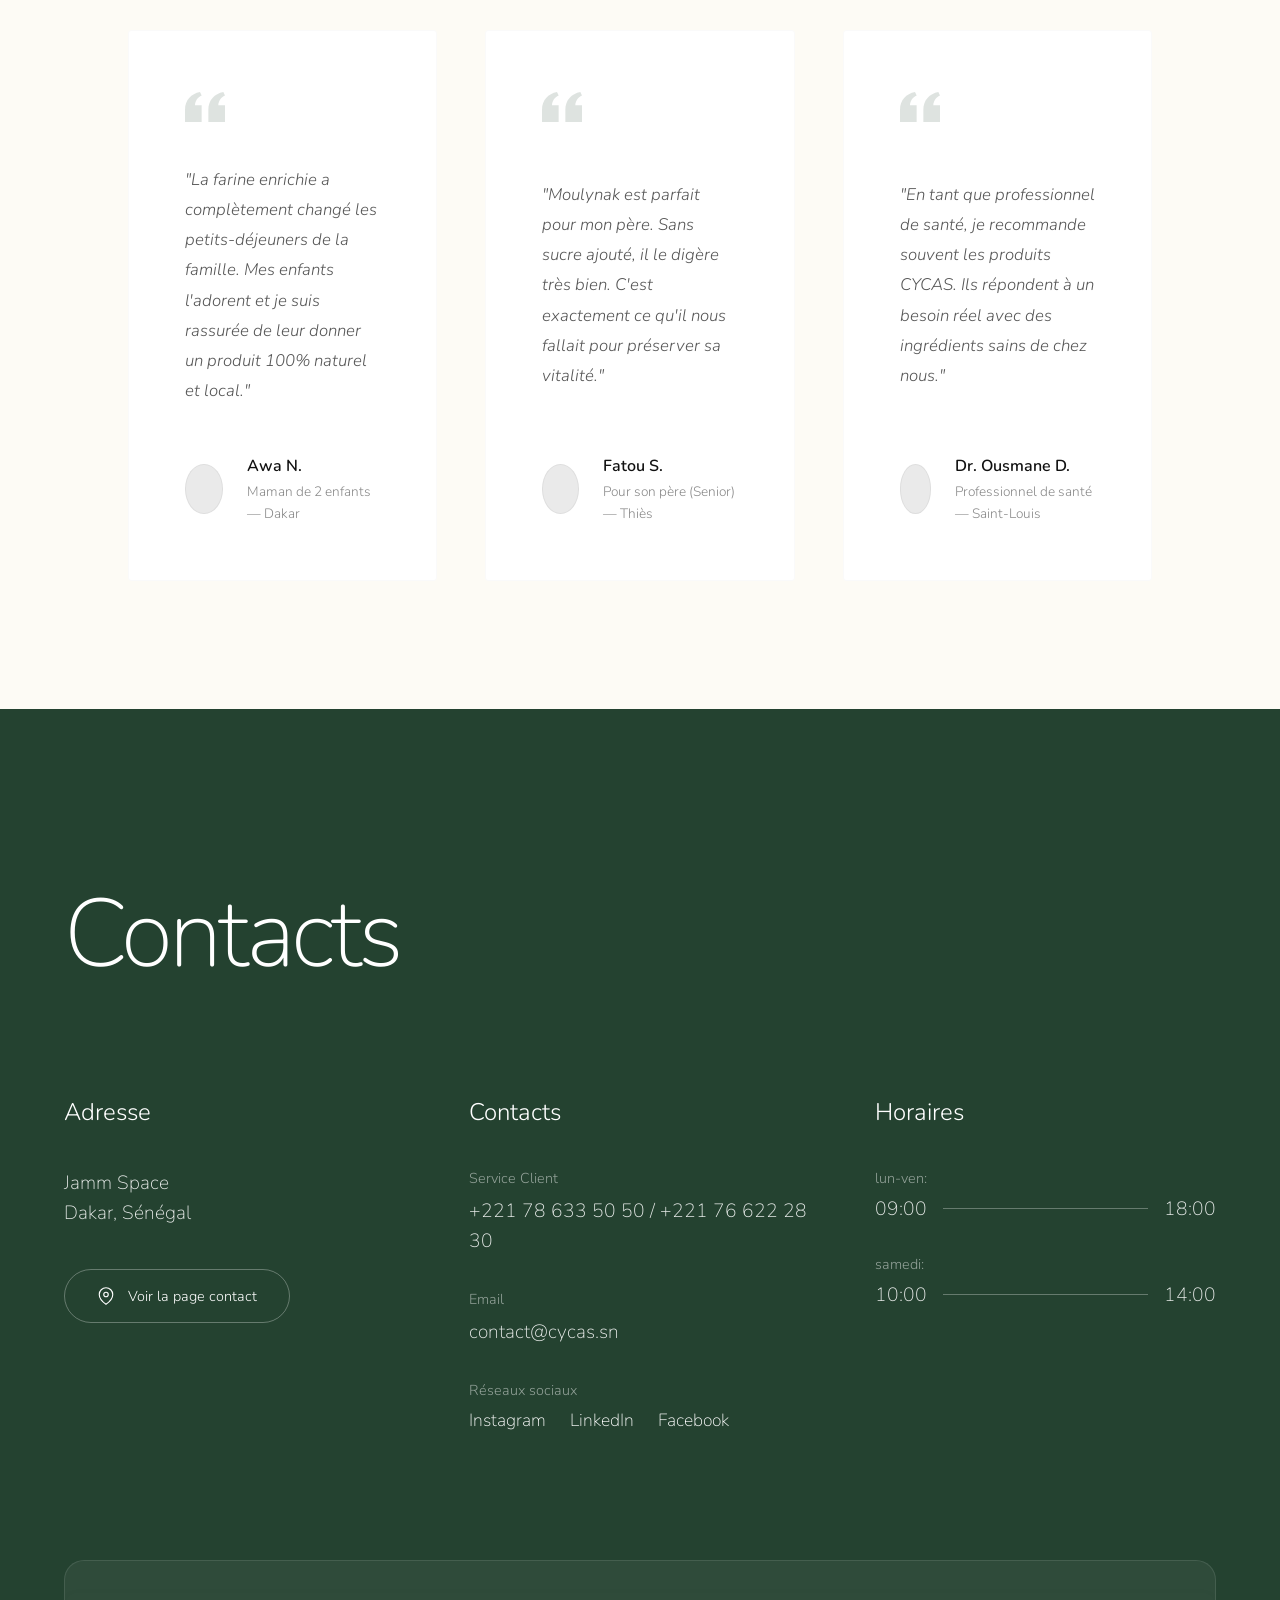
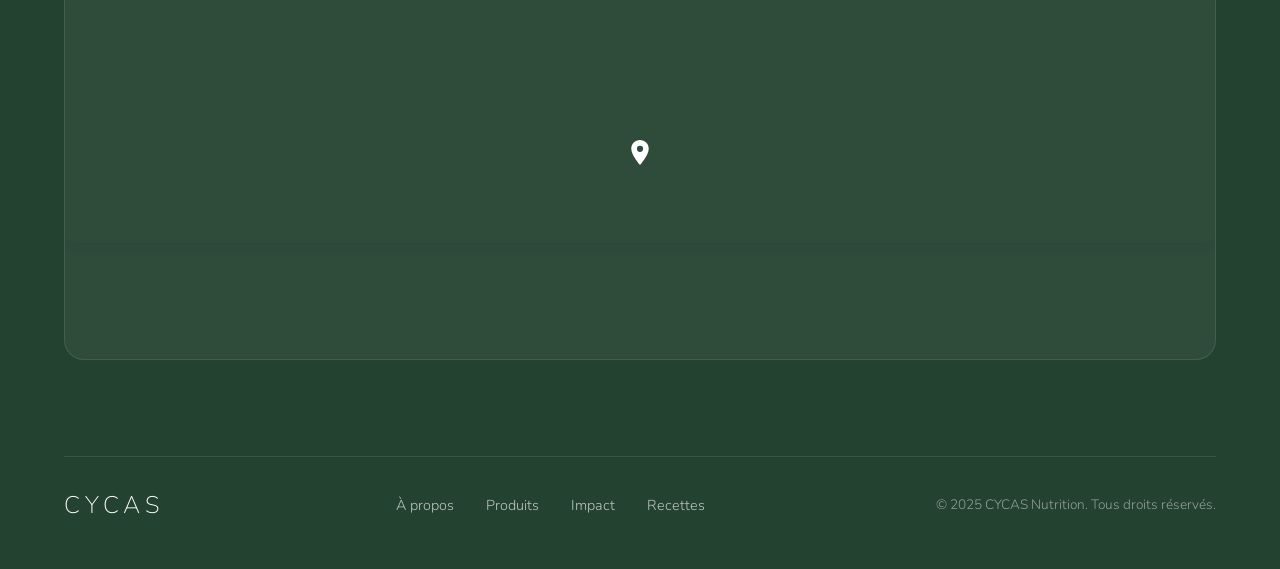
==== commit b943a9a8: "Refonte esthetique, navbar capsule flottante, uniformisation des sections et page produit complete" ====
--- a/index.html
+++ b/index.html
@@ -8,7 +8,7 @@
     <link rel="stylesheet" href="style.css">
     <link rel="preconnect" href="https://fonts.googleapis.com">
     <link rel="preconnect" href="https://fonts.gstatic.com" crossorigin>
-    <link href="https://fonts.googleapis.com/css2?family=Manrope:wght@300;400;500;600&display=swap" rel="stylesheet">
+    <link href="https://fonts.googleapis.com/css2?family=Nunito:wght@200;300;400;500;600;700;800;900&display=swap" rel="stylesheet">
 </head>
 
 <body>
@@ -67,34 +67,42 @@
         </div>
     </main>
 
-    <section class="products-section" id="produits">
-        <div class="products-header reveal-on-scroll">
-            <div class="products-header-left">
-                <span class="section-eyebrow">Nos solutions</span>
-                <h2>Nos Produits</h2>
-            </div>
-            <div class="products-header-right">
-                <p>Des formulations pensées pour combler les carences nutritionnelles en Afrique. Des ingrédients locaux, sains et accessibles.</p>
-            </div>
+    <section class="products-section section-padding" id="produits">
+        <div class="section-header text-center reveal-on-scroll">
+            <span class="section-eyebrow">Nos solutions</span>
+            <h2 class="section-title" style="color: #111111;">Nos Produits</h2>
+            <p class="section-desc">Des formulations pensées pour combler les carences nutritionnelles en Afrique. Des ingrédients locaux, sains et accessibles.</p>
         </div>
         <div class="products-grid reveal-on-scroll" style="transition-delay: 0.1s;">
             <a href="product.html?p=moulynak" class="product-card">
                 <span class="minimal-tag">Produit phare</span>
-                <div class="product-card-image" style="background-image: url('assets/produits/Moulynak/package.jpg'); background-color: #EAEAEA;"></div>
+                <div class="product-card-image" style="background-image: url('assets/produits/Moulynak/package.jpg'); background-color: #EAEAEA;">
+                    <div class="product-image-hover">
+                        <span class="btn-hover-action">Découvrir</span>
+                    </div>
+                </div>
                 <div class="product-card-text">
                     <span class="product-number">Moulynak</span>
                     <p>Farine composée naturelle sans sucre ajouté. Idéale pour le bien-être des personnes âgées.</p>
                 </div>
             </a>
             <a href="product.html?p=farine" class="product-card">
-                <div class="product-card-image" style="background-image: url('assets/produits/Farine de mil enrichie/Farine de mil enrichie.png'); background-color: #EAEAEA;"></div>
+                <div class="product-card-image" style="background-image: url('assets/produits/Farine de mil enrichie/Farine de mil enrichie.png'); background-color: #EAEAEA;">
+                    <div class="product-image-hover">
+                        <span class="btn-hover-action">Découvrir</span>
+                    </div>
+                </div>
                 <div class="product-card-text">
                     <span class="product-number">Farine de Mil enrichie</span>
                     <p>Naturelle, locale et enrichie en vitamines. L'alliée parfaite de vos petits-déjeuners.</p>
                 </div>
             </a>
             <a href="product.html?p=marmite" class="product-card">
-                <div class="product-card-image" style="background-image: url('assets/produits/Marmite en terre cuite/marmite en terre cuite.jpg'); background-color: #EAEAEA;"></div>
+                <div class="product-card-image" style="background-image: url('assets/produits/Marmite en terre cuite/marmite en terre cuite.jpg'); background-color: #EAEAEA;">
+                    <div class="product-image-hover">
+                        <span class="btn-hover-action">Découvrir</span>
+                    </div>
+                </div>
                 <div class="product-card-text">
                     <span class="product-number">Marmites en terre cuite</span>
                     <p>Ustensiles traditionnels pour une cuisson douce. Retrouvez le goût authentique du fait-maison.</p>
@@ -107,13 +115,13 @@
         </div>
     </section>
 
-    <section class="problem-section">
+    <section class="problem-section section-padding">
         <div class="pattern-watermark pattern-cr"></div>
         <div class="problem-container">
             <div class="problem-left">
-                <h2>La nutrition en Afrique,<br>un défi urgent</h2>
-                <p>Ces réalités sont évitables. Une alimentation mieux encadrée, adaptée et accessible change tout,
-                    c'est le combat de CYCAS.</p>
+                <span class="section-eyebrow">Le Constat</span>
+                <h2 class="section-title">La nutrition en Afrique,<br>un défi urgent</h2>
+                <p class="text-justify">Ces réalités sont évitables. Une alimentation mieux encadrée, adaptée et accessible change tout, c'est le combat de CYCAS.</p>
             </div>
             <div class="problem-right">
                 <div class="stat-item">
@@ -184,15 +192,12 @@
         </div>
     </section>
 
-    <section class="vision-section">
+    <section class="vision-section section-padding">
         <div class="pattern-watermark pattern-tl"></div>
-        <div class="vision-header reveal-on-scroll">
-            <div class="vision-intro">
-                <span class="section-eyebrow">Née d'un constat simple</span>
-                <h2>En Afrique, mieux se nourrir ne devrait pas être un luxe</h2>
-                <p>CYCAS est une marque sénégalaise de nutrition préventive fondée par le Dr Maimouna Diop Ly,
-                    convaincue que l'alimentation est le levier de santé le plus puissant — et le plus sous-estimé.</p>
-            </div>
+        <div class="section-header reveal-on-scroll">
+            <span class="section-eyebrow">Née d'un constat simple</span>
+            <h2 class="section-title" style="color: #111111;">En Afrique, mieux se nourrir ne devrait pas être un luxe</h2>
+            <p class="section-desc text-justify">CYCAS est une marque sénégalaise de nutrition préventive fondée par le Dr Maimouna Diop Ly, convaincue que l'alimentation est le levier de santé le plus puissant — et le plus sous-estimé.</p>
         </div>
 
         <div class="vision-cards">
@@ -263,54 +268,8 @@
                 <div class="ceo-name-group">
                     <h3>Dr Maimouna Diop Ly</h3>
                     <span class="ceo-role">Docteure en Santé Publique et Nutrition — Fondatrice de CYCAS</span>
-                </div>
-            </div>
-        </div>
-
-        <div class="ceo-bottom reveal-on-scroll" style="transition-delay: 0.1s;">
-            <div class="ceo-message">
-                <div class="title-with-dot">
-                    <div class="pulse-dot"></div>
-                    <h4>Le mot de la fondatrice</h4>
-                </div>
-                <div class="ceo-message-text">
-                    <p>CYCAS est née d’une conviction personnelle et professionnelle. Après des années à observer les conséquences des carences nutritionnelles sur les familles africaines, j’ai compris qu’il ne suffisait pas de soigner. Il fallait prévenir. Il fallait éduquer. Il fallait proposer des solutions concrètes, accessibles et ancrées dans notre réalité.</p>
-                    <p>C’est pourquoi CYCAS ne se contente pas de vendre des produits. Nous construisons une approche globale de la nutrition préventive : des formulations à base d’ingrédients locaux, un accompagnement éducatif et une présence de proximité auprès des familles. Parce qu’une famille bien nourrie, c’est une famille qui peut se battre pour son avenir.</p>
-                </div>
-            </div>
-
-            <div class="ceo-roadmap">
-                <div class="title-with-dot">
-                    <div class="pulse-dot transparent-dot"></div>
-                    <h4>Son parcours</h4>
-                </div>
-                <div class="ceo-roadmap-items">
-                    <div class="roadmap-item">
-                        <div class="roadmap-icon">
-                            <svg width="18" height="18" viewBox="0 0 24 24" fill="none" stroke="currentColor" stroke-width="1.2"><path d="M4 19.5A2.5 2.5 0 0 1 6.5 17H20"></path><path d="M6.5 2H20v20H6.5A2.5 2.5 0 0 1 4 19.5v-15A2.5 2.5 0 0 1 6.5 2z"></path></svg>
-                        </div>
-                        <div class="roadmap-content">
-                            <span class="roadmap-title">Formation en Sciences de la Nutrition</span>
-                            <span class="roadmap-desc">Université Pierre et Marie Curie, Paris VI</span>
-                        </div>
-                    </div>
-                    <div class="roadmap-item">
-                        <div class="roadmap-icon">
-                            <svg width="18" height="18" viewBox="0 0 24 24" fill="none" stroke="currentColor" stroke-width="1.2"><path d="M12 22s8-4 8-10V5l-8-3-8 3v7c0 6 8 10 8 10z"></path></svg>
-                        </div>
-                        <div class="roadmap-content">
-                            <span class="roadmap-title">Spécialiste en Santé Publique et Nutrition</span>
-                            <span class="roadmap-desc">Expertise internationale</span>
-                        </div>
-                    </div>
-                    <div class="roadmap-item">
-                        <div class="roadmap-icon">
-                            <svg width="18" height="18" viewBox="0 0 24 24" fill="none" stroke="currentColor" stroke-width="1.2"><circle cx="12" cy="12" r="10"></circle><line x1="2" y1="12" x2="22" y2="12"></line><path d="M12 2a15.3 15.3 0 0 1 4 10 15.3 15.3 0 0 1-4 10 15.3 15.3 0 0 1-4-10 15.3 15.3 0 0 1 4-10z"></path></svg>
-                        </div>
-                        <div class="roadmap-content">
-                            <span class="roadmap-title">Experte en politiques de santé</span>
-                            <span class="roadmap-desc">Banque Africaine de Développement</span>
-                        </div>
+                    <div style="margin-top: 2rem;">
+                        <a href="apropos.html#founder" class="btn-green-solid">Découvrir son parcours &rarr;</a>
                     </div>
                 </div>
             </div>
@@ -320,9 +279,9 @@
     <section class="split-impact-section" id="impact">
         <div class="impact-half impact-left-side">
             <div class="impact-half-content reveal-on-scroll">
-                <span class="section-eyebrow" style="color: rgba(255,255,255,0.6);">Notre Impact</span>
-                <h2 style="color: #ffffff;">Un engagement au-delà de la nutrition</h2>
-                <p class="lead-text" style="color: rgba(255,255,255,0.8);">CYCAS s’engage dans la valorisation des producteurs locaux, la promotion d’une alimentation durable et la sensibilisation des communautés aux enjeux nutritionnels. À travers ses activités, l’entreprise contribue à améliorer la santé des populations, à soutenir les familles vulnérables et à encourager une meilleure utilisation des ressources alimentaires locales.</p>
+                <span class="section-eyebrow">Notre Impact</span>
+                <h2 class="section-title">Un engagement au-delà de la nutrition</h2>
+                <p class="lead-text text-justify" style="color: rgba(255,255,255,0.8);">CYCAS s’engage dans la valorisation des producteurs locaux, la promotion d’une alimentation durable et la sensibilisation des communautés aux enjeux nutritionnels. À travers ses activités, l’entreprise contribue à améliorer la santé des populations, à soutenir les familles vulnérables et à encourager une meilleure utilisation des ressources alimentaires locales.</p>
             </div>
         </div>
         
@@ -330,20 +289,21 @@
             <div class="impact-half-content reveal-on-scroll" style="transition-delay: 0.2s;">
                 <div class="impact-block">
                     <h3>Impact social au Sénégal</h3>
-                    <p>CYCAS participe à la transformation des produits locaux en solutions nutritionnelles accessibles, adaptées aux besoins des enfants, femmes enceintes, allaitantes et personnes fragiles. Son action s’inscrit dans une dynamique de santé préventive, d’éducation et de développement communautaire.</p>
+                    <p class="text-justify">CYCAS participe à la transformation des produits locaux en solutions nutritionnelles accessibles, adaptées aux besoins des enfants, femmes enceintes, allaitantes et personnes fragiles. Son action s’inscrit dans une dynamique de santé préventive, d’éducation et de développement communautaire.</p>
                 </div>
                 <div class="impact-separator"></div>
                 <div class="impact-block">
                     <h3>Impact pour les femmes</h3>
-                    <p>CYCAS valorise les productrices, soutient leur activité économique et favorise leur autonomisation via l'intégration des ressources locales. Elle contribue à la santé des mères, reliant ainsi nutrition, inclusion et empowerment féminin.</p>
-                </div>
-            </div>
-        </div>
-    </section>
-
-    <section class="frieze-section">
-        <div class="frieze-header text-center reveal-on-scroll">
-            <h2>4 axes d’impact</h2>
+                    <p class="text-justify">CYCAS valorise les productrices, soutient leur activité économique et favorise leur autonomisation via l'intégration des ressources locales. Elle contribue à la santé des mères, reliant ainsi nutrition, inclusion et empowerment féminin.</p>
+                </div>
+            </div>
+        </div>
+    </section>
+
+    <section class="frieze-section section-padding">
+        <div class="section-header text-center reveal-on-scroll">
+            <span class="section-eyebrow">Engagement</span>
+            <h2 class="section-title" style="color: #111111;">4 axes d’impact</h2>
         </div>
         <div class="frieze-container reveal-on-scroll" style="transition-delay: 0.1s;">
             <div class="frieze-line"></div>
@@ -410,10 +370,10 @@
     </section>
 
     <!-- TÉMOIGNAGES SECTION -->
-    <section class="testimonials-section">
-        <div class="testimonials-header text-center reveal-on-scroll">
+    <section class="testimonials-section section-padding">
+        <div class="section-header text-center reveal-on-scroll">
             <span class="section-eyebrow">Témoignages</span>
-            <h2>Ce que disent les familles</h2>
+            <h2 class="section-title" style="color: #111111;">Ce que disent les familles</h2>
         </div>
         
         <div class="testimonials-grid reveal-on-scroll" style="transition-delay: 0.1s;">
@@ -485,11 +445,11 @@
                     <h4>Contacts</h4>
                     <div class="contact-item">
                         <span class="contact-sub">Service Client</span>
-                        <p class="contact-detail">+221 00 000 00 00</p>
+                        <p class="contact-detail"><a href="tel:+221786335050">+221 78 633 50 50</a> / <a href="tel:+221766222830">+221 76 622 28 30</a></p>
                     </div>
                     <div class="contact-item">
                         <span class="contact-sub">Email</span>
-                        <p class="contact-detail">contact@cycas.sn</p>
+                        <p class="contact-detail"><a href="mailto:contact@cycas.sn">contact@cycas.sn</a></p>
                     </div>
                     <div class="contact-item">
                         <span class="contact-sub">Réseaux sociaux</span>
@@ -560,4 +520,4 @@
     <script src="nav.js"></script>
 </body>
 
-</html>+</html>
--- a/style.css
+++ b/style.css
@@ -5,7 +5,7 @@
 }
 
 body {
-    font-family: 'Manrope', sans-serif;
+    font-family: 'Nunito', sans-serif;
     color: #ffffff;
     background-color: #000;
     overflow-x: hidden;
@@ -56,36 +56,180 @@
     z-index: -1;
 }
 
+/* ============================================================
+   UNIFIED LAYOUT & TYPOGRAPHY UTILITIES
+   ============================================================ */
+.section-padding {
+    padding: 8rem 10% !important;
+}
+
+.text-justify {
+    text-align: justify !important;
+    text-justify: inter-word !important;
+}
+
+/* Unified Section Header */
+.section-header {
+    max-width: 800px;
+    margin-bottom: 4rem;
+    width: 100%;
+}
+
+.section-header.text-center {
+    margin-left: auto;
+    margin-right: auto;
+    text-align: center;
+}
+
+.section-eyebrow {
+    font-size: 0.9rem !important;
+    text-transform: uppercase !important;
+    letter-spacing: 0.15em !important;
+    color: #244230 !important; /* default green */
+    font-weight: 600 !important;
+    display: block !important;
+    margin-bottom: 0.75rem !important;
+}
+
+.section-title {
+    font-size: clamp(2.2rem, 4.5vw, 3.2rem) !important;
+    font-weight: 200 !important; /* Very thin */
+    line-height: 1.15 !important;
+    letter-spacing: -0.03em !important;
+    color: inherit !important;
+    margin-bottom: 1.5rem !important;
+    text-transform: none !important;
+}
+
+.section-desc {
+    font-size: 1.15rem !important;
+    line-height: 1.65 !important;
+    color: #555555 !important;
+    font-weight: 300 !important;
+}
+
+/* Dark section title adaptations */
+.problem-section .section-title,
+.split-impact-section .section-title,
+.global-cta-section .section-title {
+    color: #ffffff !important;
+}
+.problem-section .section-eyebrow,
+.split-impact-section .section-eyebrow,
+.global-cta-section .section-eyebrow {
+    color: #FDFBF5 !important;
+    opacity: 0.8;
+}
+
+/* Product Card Hover Overlay and Premium Badge */
+.product-card-image {
+    position: relative !important;
+    overflow: hidden !important;
+}
+
+.product-image-hover {
+    position: absolute !important;
+    top: 0 !important;
+    left: 0 !important;
+    width: 100% !important;
+    height: 100% !important;
+    background-color: rgba(36, 66, 48, 0.4) !important;
+    display: flex !important;
+    align-items: center !important;
+    justify-content: center !important;
+    opacity: 0 !important;
+    transition: opacity 0.35s cubic-bezier(0.165, 0.84, 0.44, 1) !important;
+    z-index: 2 !important;
+    border-radius: 4px !important;
+}
+
+.product-card:hover .product-image-hover {
+    opacity: 1 !important;
+}
+
+.btn-hover-action {
+    background-color: #ffffff !important;
+    color: #244230 !important;
+    padding: 0.6rem 1.5rem !important;
+    border-radius: 50px !important;
+    font-size: 0.8rem !important;
+    font-weight: 600 !important;
+    text-transform: uppercase !important;
+    letter-spacing: 0.05em !important;
+    transform: translateY(15px) !important;
+    transition: transform 0.35s cubic-bezier(0.165, 0.84, 0.44, 1) !important;
+    box-shadow: 0 8px 20px rgba(0, 0, 0, 0.15) !important;
+}
+
+.product-card:hover .btn-hover-action {
+    transform: translateY(0) !important;
+}
+
+/* Premium Badge */
+.minimal-tag {
+    position: absolute !important;
+    top: 1rem !important;
+    left: 1rem !important;
+    font-size: 0.7rem !important;
+    font-weight: 700 !important;
+    text-transform: uppercase !important;
+    letter-spacing: 0.05em !important;
+    color: #ffffff !important;
+    background-color: #244230 !important; /* solid green */
+    padding: 0.35rem 0.85rem !important;
+    border-radius: 50px !important;
+    box-shadow: 0 4px 12px rgba(36, 66, 48, 0.25) !important;
+    z-index: 10 !important;
+    margin: 0 !important;
+}
+
+/* Uniform typography overrides */
+input, textarea, select, button {
+    font-family: 'Manrope', sans-serif !important;
+}
+
 /* Navbar */
 .navbar {
     position: fixed;
-    top: 0;
-    left: 0;
-    width: 100%;
-    padding: 1.5rem 3rem;
+    top: 1.5rem;
+    left: 50%;
+    transform: translateX(-50%);
+    width: 90%;
+    max-width: 1200px;
+    padding: 0.8rem 2.5rem;
     display: flex;
     justify-content: space-between;
     align-items: center;
-    z-index: 100;
-    background-color: transparent;
-    transition: background-color 0.3s ease, backdrop-filter 0.3s ease, -webkit-backdrop-filter 0.3s ease, box-shadow 0.3s ease, padding 0.3s ease;
+    z-index: 1000;
+    background-color: rgba(13, 15, 14, 0.5) !important; /* dark glass default */
+    backdrop-filter: blur(20px) !important;
+    -webkit-backdrop-filter: blur(20px) !important;
+    border-radius: 50px;
+    border: 1px solid rgba(255, 255, 255, 0.08) !important;
+    box-shadow: 0 8px 32px rgba(0, 0, 0, 0.2) !important;
+    transition: all 0.3s cubic-bezier(0.165, 0.84, 0.44, 1);
 }
 
 /* Scrolled Navbar State */
 .navbar.scrolled {
-    background-color: rgba(6, 6, 6, 0.75) !important;
-    backdrop-filter: blur(20px) !important;
-    -webkit-backdrop-filter: blur(20px) !important;
-    box-shadow: 0 4px 30px rgba(0, 0, 0, 0.25) !important;
-    border-bottom: 1px solid rgba(255, 255, 255, 0.05);
-    padding: 1rem 3rem;
-}
-
-/* Scrolled Navbar Light State */
+    top: 1rem;
+    padding: 0.6rem 2.5rem;
+    background-color: rgba(13, 15, 14, 0.8) !important;
+    box-shadow: 0 12px 40px rgba(0, 0, 0, 0.35) !important;
+}
+
+/* Navbar Light variant (for white/cream backgrounds or scrolled-light) */
+.navbar.navbar-light {
+    background-color: rgba(253, 251, 245, 0.75) !important; /* light cream glass */
+    border: 1px solid rgba(36, 66, 48, 0.08) !important;
+    box-shadow: 0 8px 32px rgba(0, 0, 0, 0.05) !important;
+}
+
 .navbar-light.navbar.scrolled {
-    background-color: rgba(253, 251, 245, 0.85) !important;
-    box-shadow: 0 4px 30px rgba(0, 0, 0, 0.03) !important;
-    border-bottom: 1px solid rgba(0, 0, 0, 0.05);
+    top: 1rem;
+    padding: 0.6rem 2.5rem;
+    background-color: rgba(253, 251, 245, 0.9) !important;
+    box-shadow: 0 12px 40px rgba(36, 66, 48, 0.08) !important;
 }
 
 /* Logo Image */
@@ -607,7 +751,7 @@
 .ceo-image-wrapper {
     flex: 0.8;
     position: relative;
-    height: 450px;
+    height: 550px;
     display: flex;
     align-items: flex-end;
 }
@@ -657,7 +801,7 @@
 }
 
 .ceo-quote blockquote {
-    font-size: 1.15rem;
+    font-size: 1.4rem;
     font-weight: 300;
     line-height: 1.6;
     color: #111111;
@@ -666,7 +810,7 @@
 }
 
 .ceo-name-group h3 {
-    font-size: 2.2rem;
+    font-size: 2.6rem;
     font-weight: 200;
     line-height: 1.1;
     color: #244230;
@@ -675,7 +819,7 @@
 }
 
 .ceo-role {
-    font-size: 0.9rem;
+    font-size: 0.95rem;
     color: #666666;
     font-weight: 400;
     text-transform: uppercase;
@@ -751,11 +895,13 @@
 }
 
 .ceo-message-text p {
-    font-size: 0.95rem;
-    line-height: 1.6;
+    font-size: 1.1rem;
+    line-height: 1.7;
     color: #444444;
     font-weight: 300;
-    margin-bottom: 1rem;
+    margin-bottom: 1.2rem;
+    text-align: justify;
+    text-justify: inter-word;
 }
 
 /* Roadmap Items */
@@ -1278,6 +1424,15 @@
     line-height: 1.6;
     margin-bottom: 1.5rem;
     color: rgba(255,255,255,0.9);
+}
+
+.contact-detail a {
+    color: inherit;
+    text-decoration: none;
+}
+
+.contact-detail a:hover {
+    text-decoration: underline;
 }
 
 .btn-map-outline {
@@ -2227,24 +2382,57 @@
 
     /* Navbar */
     .navbar {
-        padding: 1rem 1.5rem;
-        background-color: rgba(6, 6, 6, 0.75) !important;
+        padding: 1rem 1.5rem !important;
+        background-color: rgba(13, 15, 14, 0.92) !important;
         backdrop-filter: blur(20px) !important;
         -webkit-backdrop-filter: blur(20px) !important;
         box-shadow: 0 4px 30px rgba(0, 0, 0, 0.25) !important;
-        border-bottom: 1px solid rgba(255, 255, 255, 0.05);
-    }
-    .navbar.navbar-light {
-        background-color: rgba(253, 251, 245, 0.85) !important;
-        box-shadow: 0 4px 30px rgba(0, 0, 0, 0.03) !important;
-        border-bottom: 1px solid rgba(0, 0, 0, 0.05);
-    }
-    .hamburger { display: flex; }
+        border-bottom: 1px solid rgba(255, 255, 255, 0.05) !important;
+    }
+    .navbar.scrolled {
+        padding: 0.8rem 1.5rem !important;
+        background-color: rgba(13, 15, 14, 0.95) !important;
+        backdrop-filter: blur(20px) !important;
+        -webkit-backdrop-filter: blur(20px) !important;
+        box-shadow: 0 4px 30px rgba(0, 0, 0, 0.3) !important;
+        border-bottom: 1px solid rgba(255, 255, 255, 0.05) !important;
+    }
+    .navbar.navbar-light,
+    .navbar.navbar-light.scrolled {
+        background-color: rgba(13, 15, 14, 0.92) !important;
+        box-shadow: 0 4px 30px rgba(0, 0, 0, 0.25) !important;
+        border-bottom: 1px solid rgba(255, 255, 255, 0.05) !important;
+    }
+    .hamburger {
+        display: flex !important;
+        color: rgba(255, 255, 255, 0.9) !important;
+    }
+    .hamburger span {
+        background-color: rgba(255, 255, 255, 0.9) !important;
+    }
     .logo, .nav-action {
         position: relative;
         z-index: 101;
-    }
-    .nav-action .btn-outline { display: none; }
+        display: flex !important;
+        align-items: center !important;
+    }
+    .logo-img {
+        height: 56px !important;
+        width: auto !important;
+    }
+    .nav-action {
+        gap: 1.2rem !important;
+    }
+    .nav-action .btn-outline { display: none !important; }
+    .nav-cart-icon {
+        display: flex !important;
+        color: #ffffff !important;
+        opacity: 0.95 !important;
+        filter: drop-shadow(0 1px 2px rgba(0, 0, 0, 0.3)) !important;
+    }
+    .nav-cart-icon svg {
+        stroke: #ffffff !important;
+    }
 
     /* Premium mobile full screen drawer */
     .nav-links {
@@ -2548,7 +2736,7 @@
 }
 
 .loader-tagline {
-    font-family: 'Manrope', sans-serif;
+    font-family: 'Nunito', sans-serif;
     font-weight: 300;
     font-size: clamp(0.9rem, 2.0vw, 1.5rem);
     color: #244230;
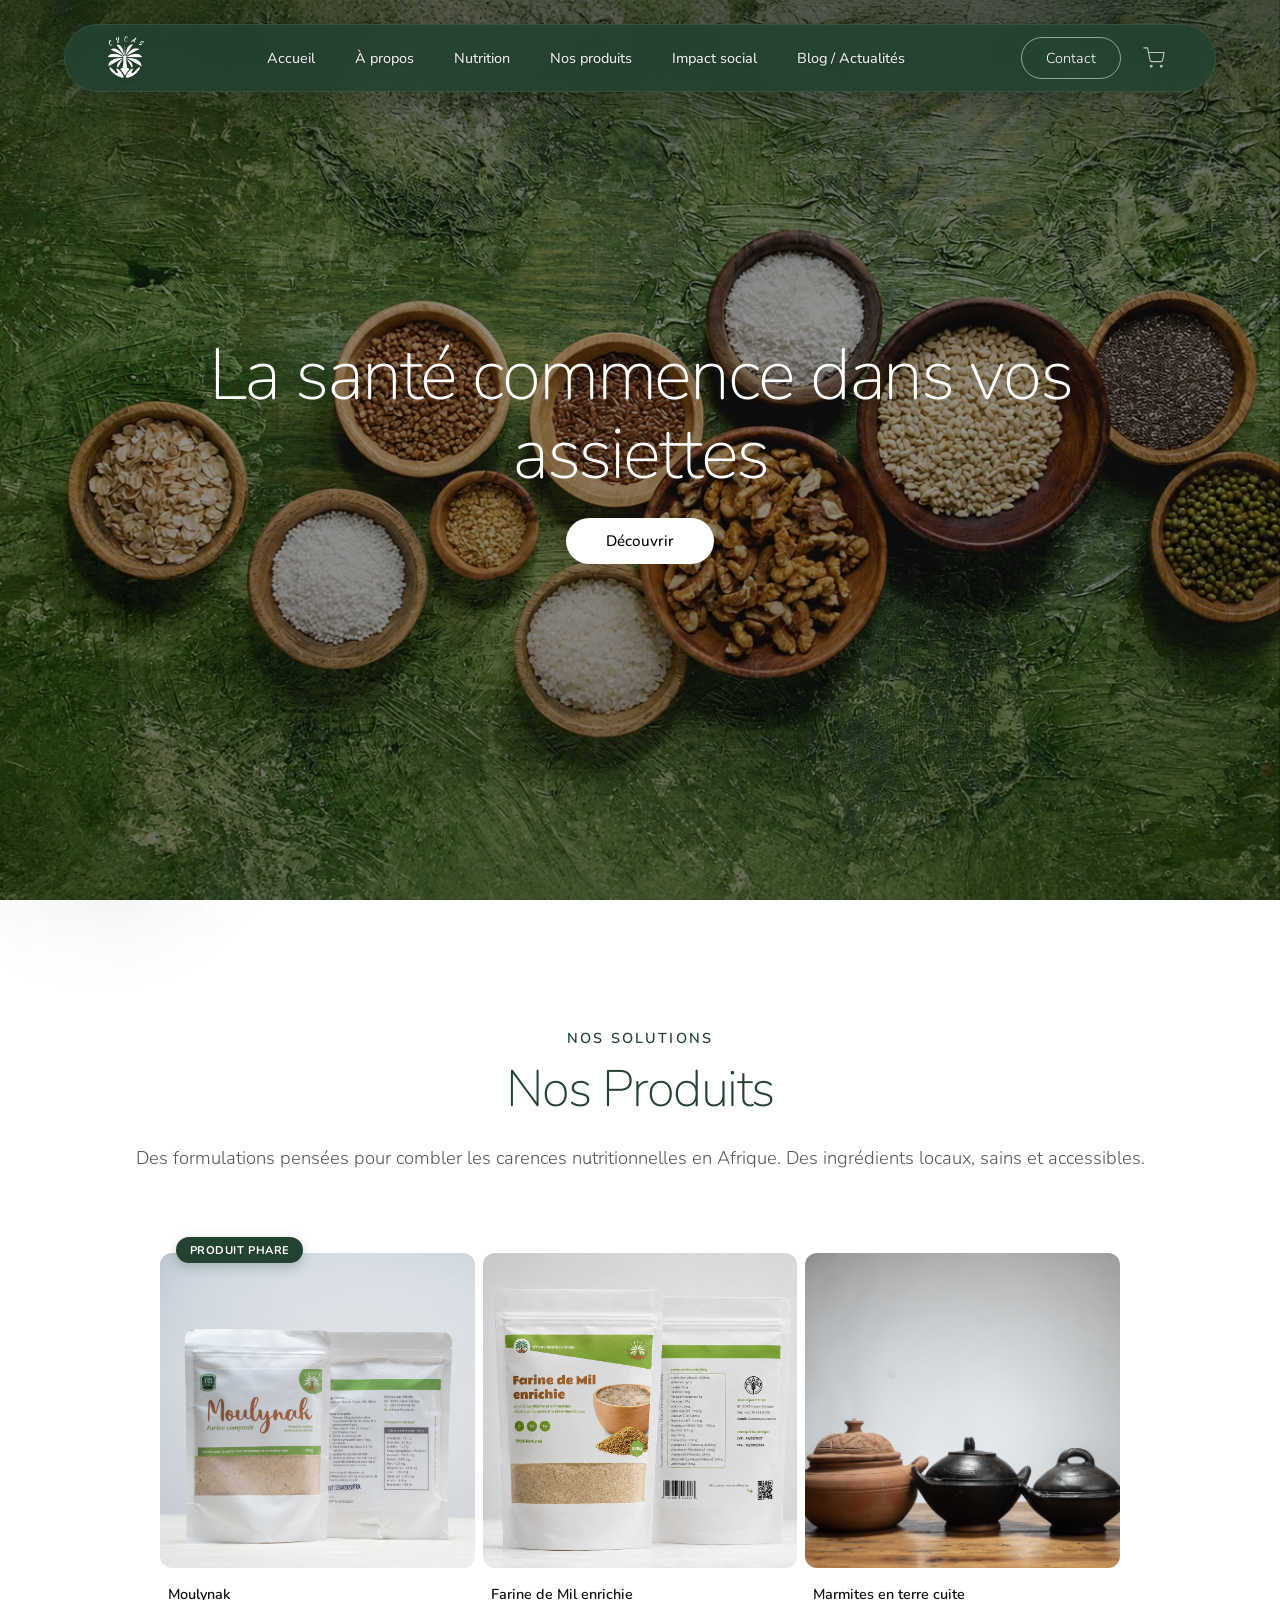
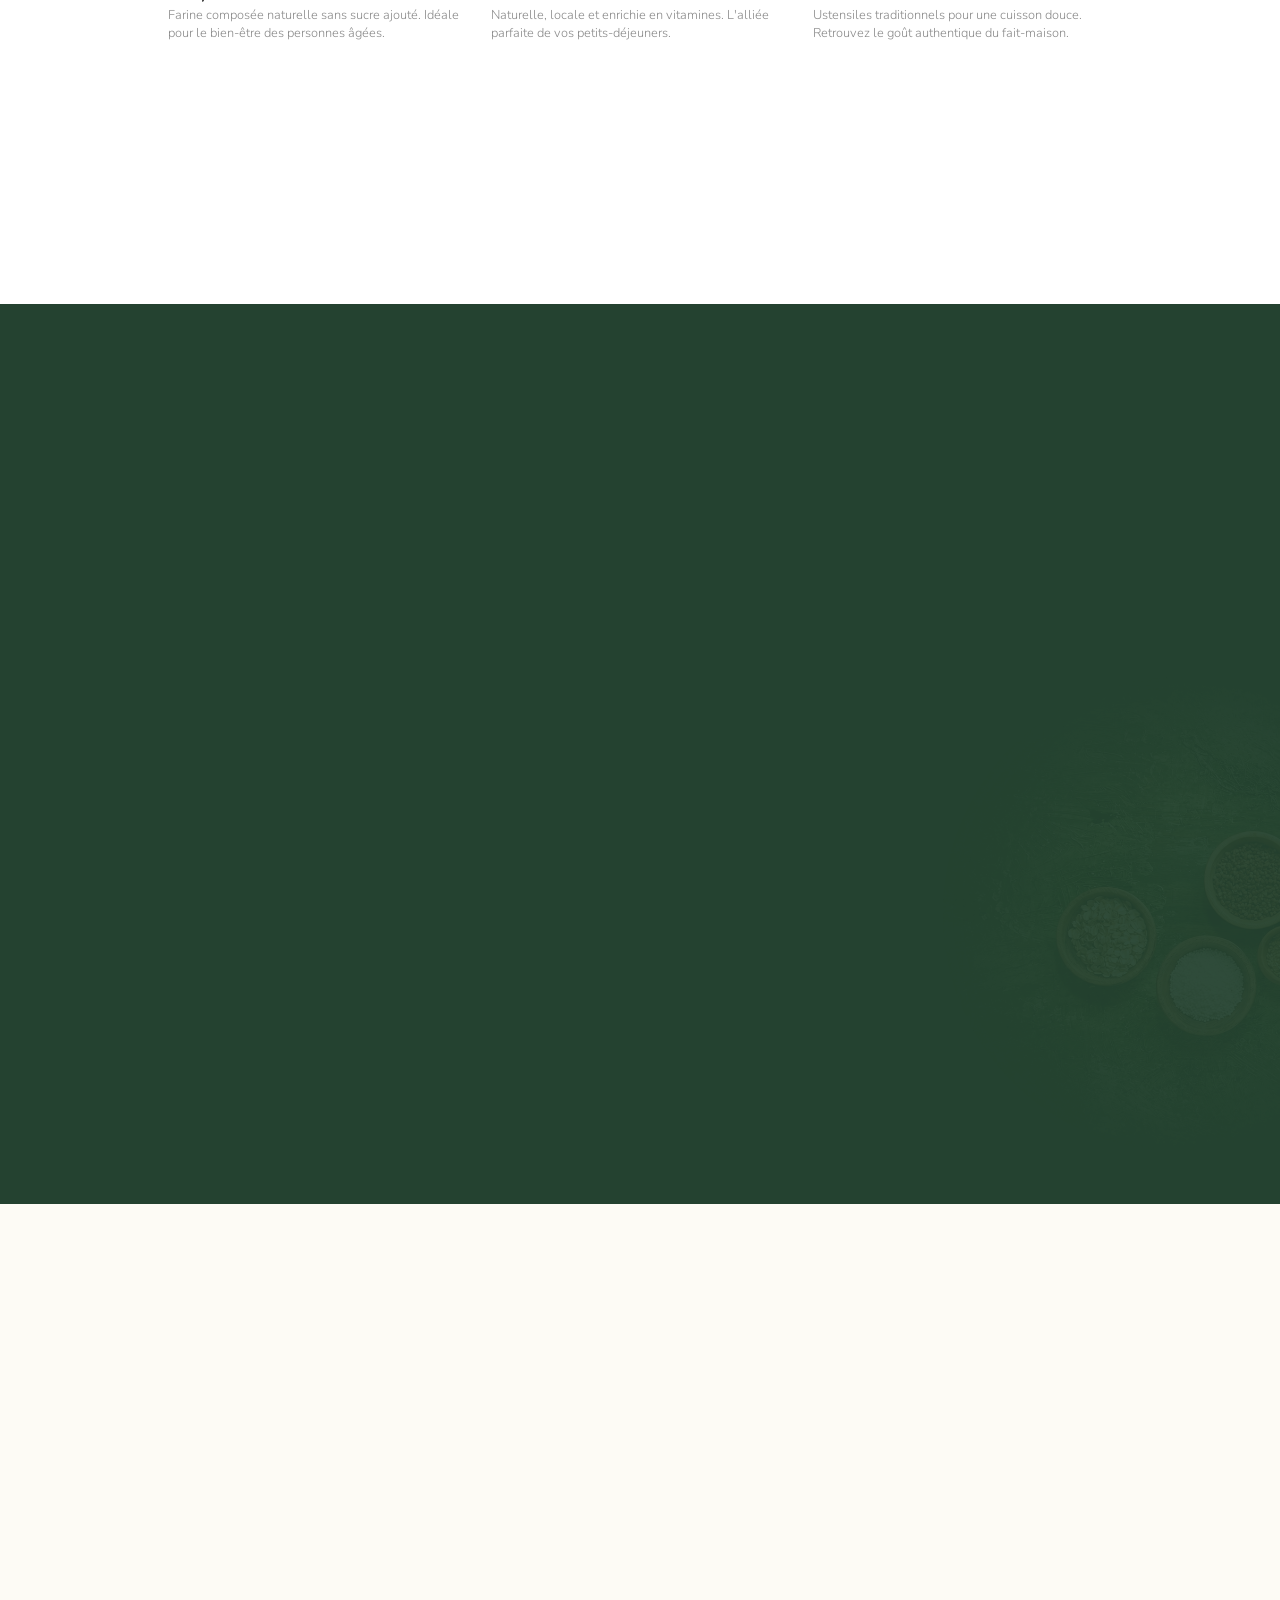
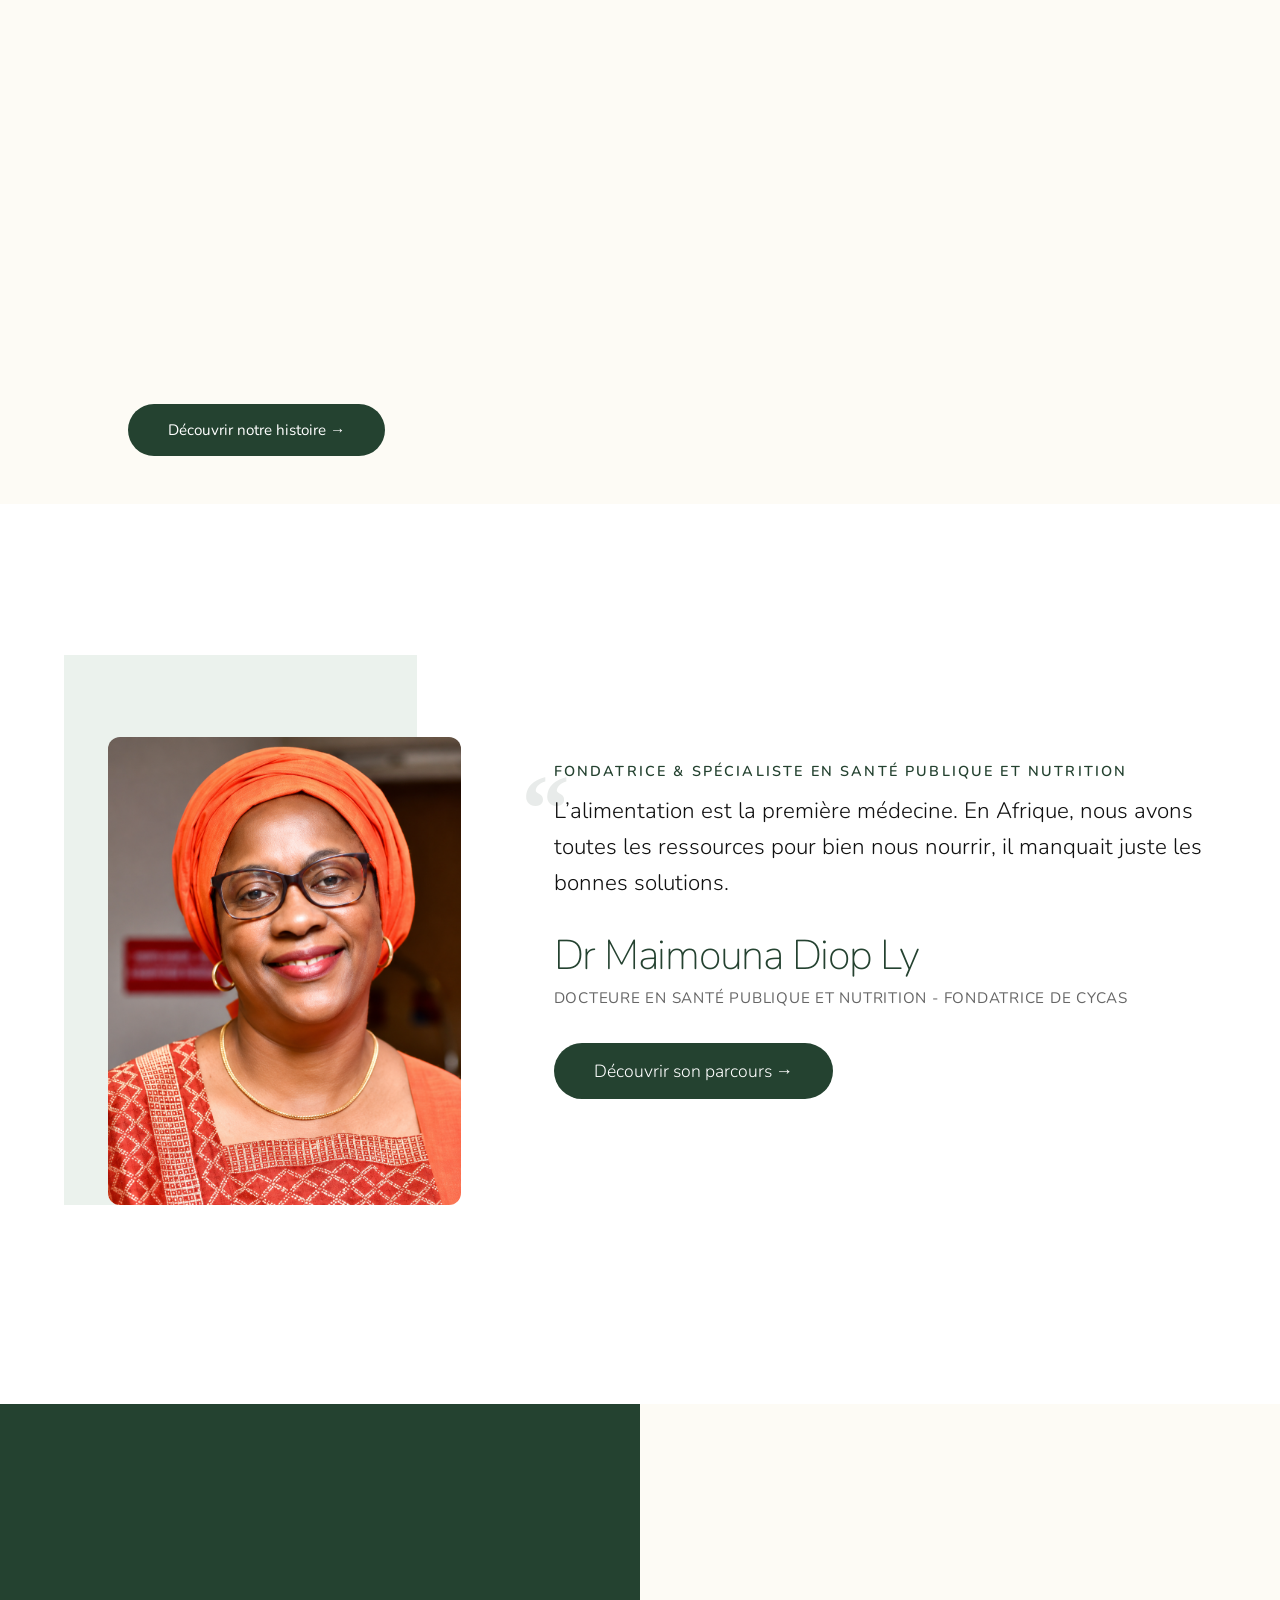
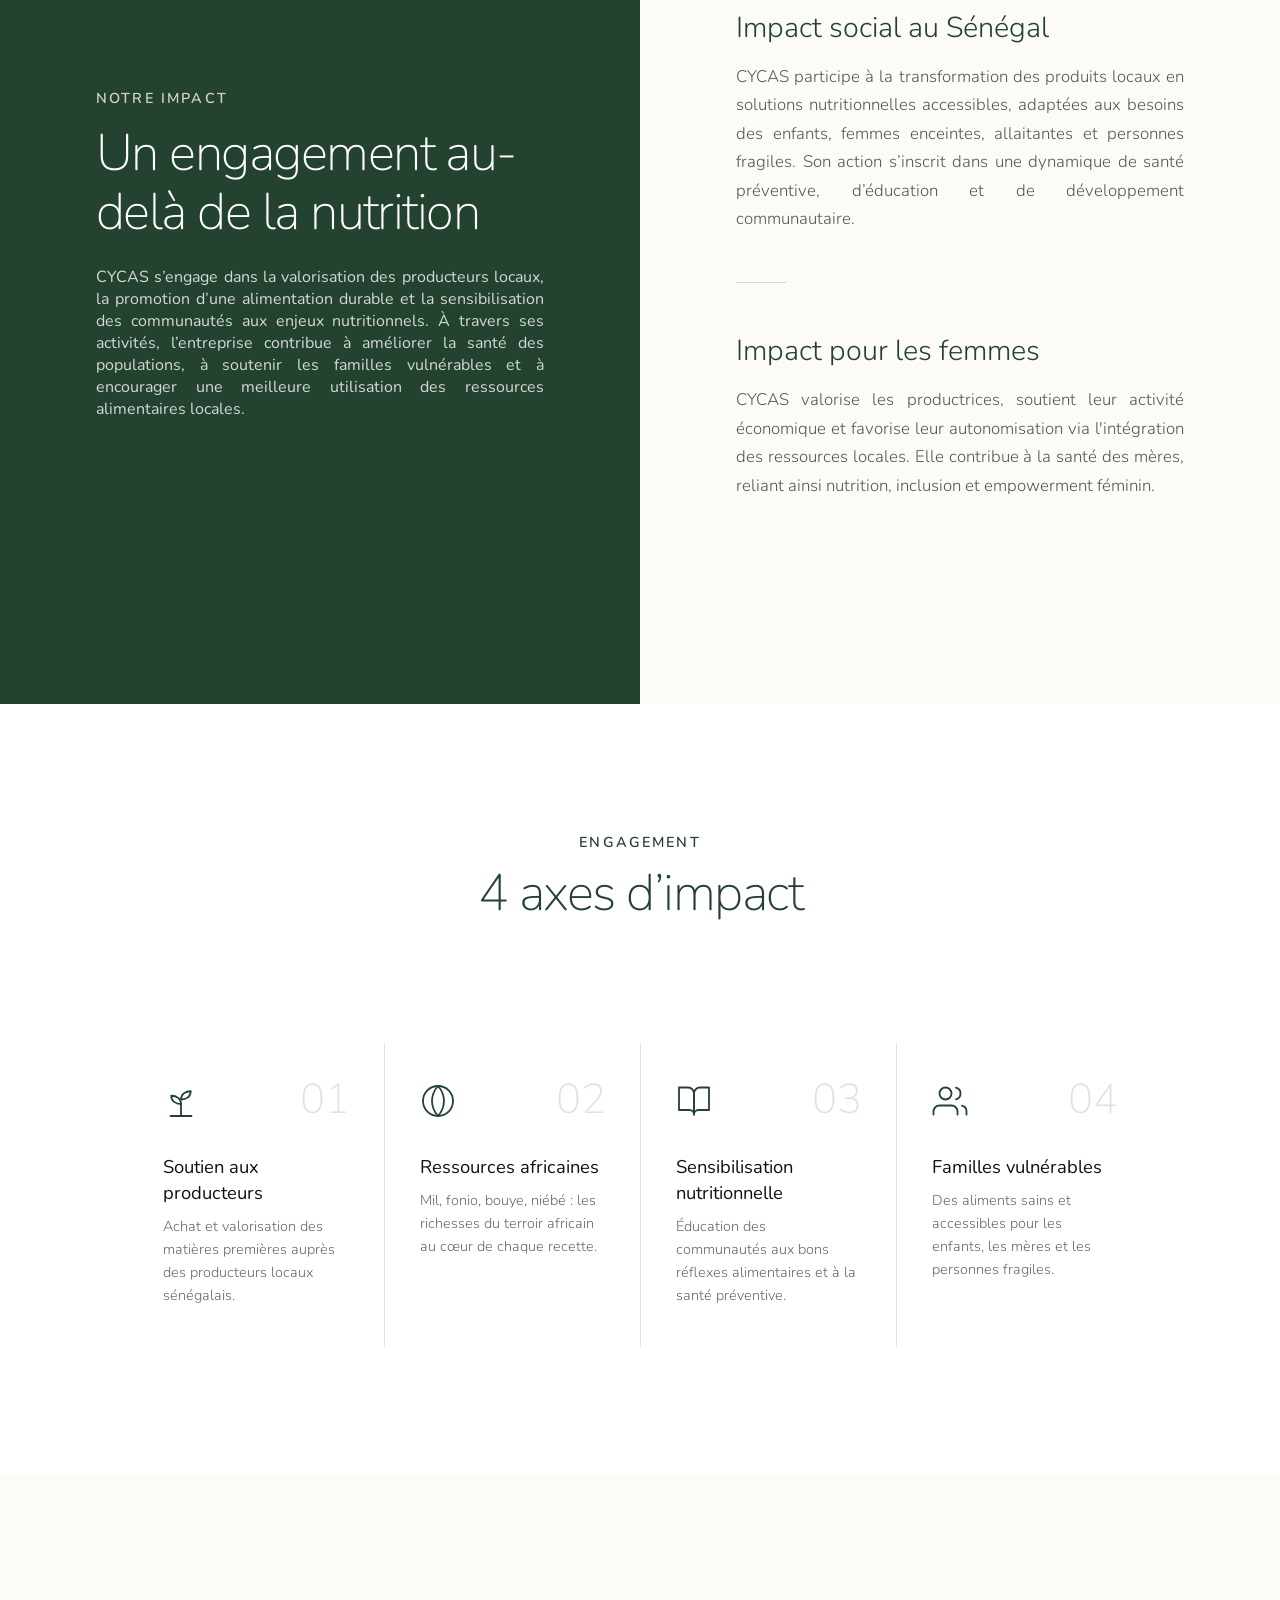
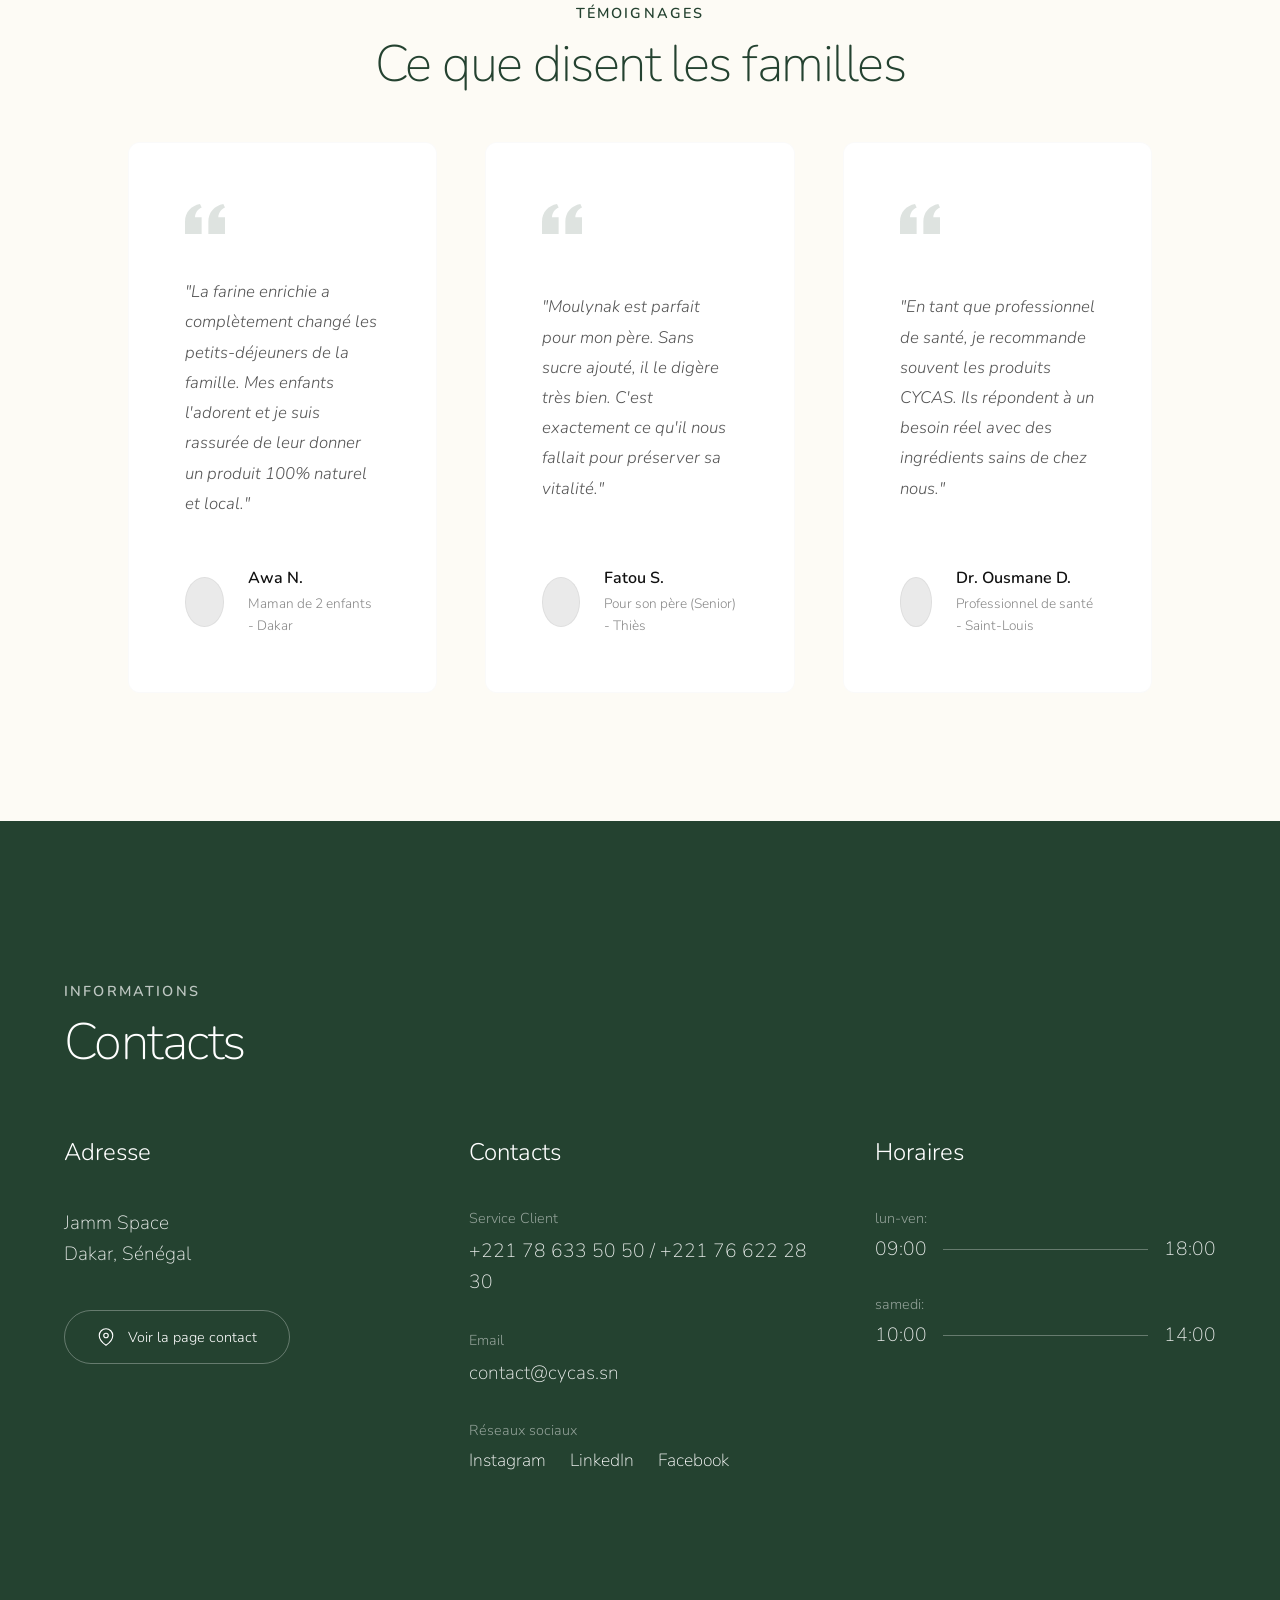
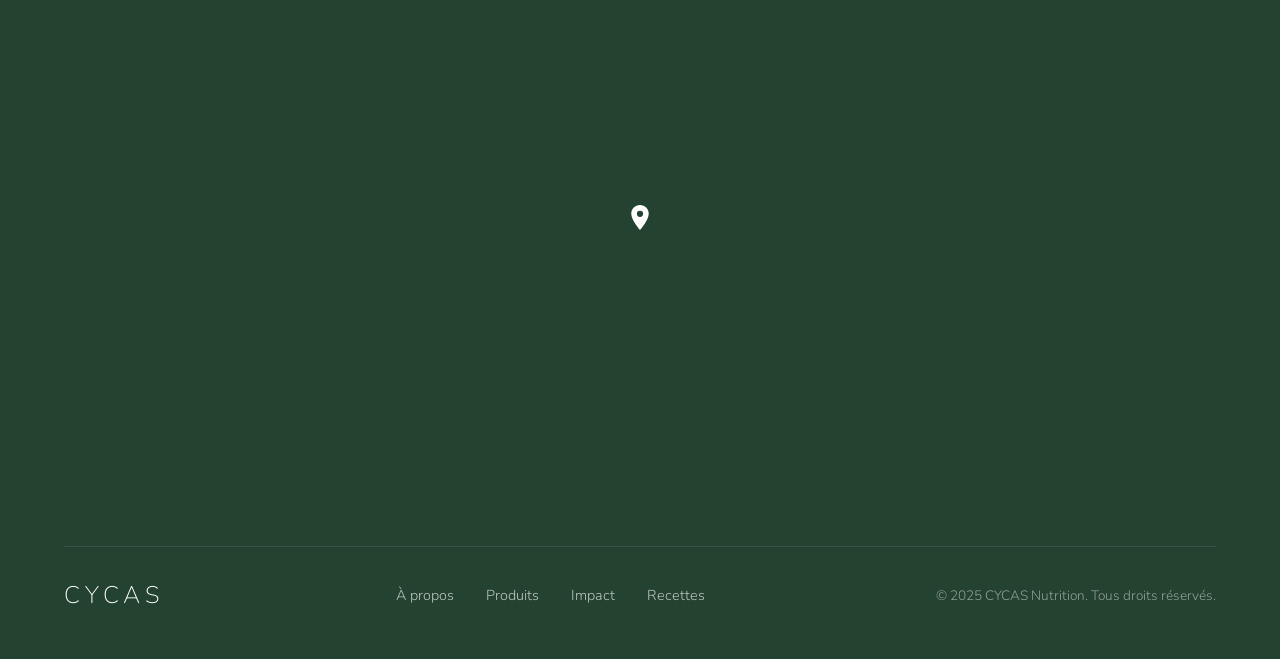
==== commit 71095751: "Ameliorations responsive: tiroir mobile plein ecran, navbar sombre en mode hamburger et refonte page" ====
--- a/index.html
+++ b/index.html
@@ -117,13 +117,14 @@
 
     <section class="problem-section section-padding">
         <div class="pattern-watermark pattern-cr"></div>
-        <div class="problem-container">
-            <div class="problem-left">
+        <div class="problem-head reveal-on-scroll">
+            <div class="problem-head-left">
                 <span class="section-eyebrow">Le Constat</span>
                 <h2 class="section-title">La nutrition en Afrique,<br>un défi urgent</h2>
-                <p class="text-justify">Ces réalités sont évitables. Une alimentation mieux encadrée, adaptée et accessible change tout, c'est le combat de CYCAS.</p>
-            </div>
-            <div class="problem-right">
+            </div>
+            <p class="problem-lead">Ces réalités sont évitables. Une alimentation mieux encadrée, adaptée et accessible change tout&nbsp;: c'est le combat de CYCAS.</p>
+        </div>
+        <div class="problem-stats reveal-on-scroll" style="transition-delay: 0.15s;">
                 <div class="stat-item">
                     <div class="stat-icon">
                         <svg width="28" height="28" viewBox="0 0 24 24" fill="none" stroke="currentColor"
@@ -188,16 +189,15 @@
                             habitudes alimentaires</span>
                     </div>
                 </div>
-            </div>
         </div>
     </section>
 
     <section class="vision-section section-padding">
         <div class="pattern-watermark pattern-tl"></div>
-        <div class="section-header reveal-on-scroll">
+        <div class="section-header text-center reveal-on-scroll">
             <span class="section-eyebrow">Née d'un constat simple</span>
             <h2 class="section-title" style="color: #111111;">En Afrique, mieux se nourrir ne devrait pas être un luxe</h2>
-            <p class="section-desc text-justify">CYCAS est une marque sénégalaise de nutrition préventive fondée par le Dr Maimouna Diop Ly, convaincue que l'alimentation est le levier de santé le plus puissant — et le plus sous-estimé.</p>
+            <p class="section-desc text-justify">CYCAS est une marque sénégalaise de nutrition préventive fondée par le Dr Maimouna Diop Ly, convaincue que l'alimentation est le levier de santé le plus puissant, et le plus sous-estimé.</p>
         </div>
 
         <div class="vision-cards">
@@ -227,7 +227,7 @@
                 </div>
                 <h3>Une approche fondée<br>sur la science</h3>
                 <p>Chaque produit, chaque conseil, chaque programme CYCAS repose sur une expertise nutritionnelle
-                    rigoureuse. Notre objectif : rendre la science de la nutrition utile au quotidien — pas réservée aux
+                    rigoureuse. Notre objectif : rendre la science de la nutrition utile au quotidien, pas réservée aux
                     spécialistes.</p>
             </div>
 
@@ -241,7 +241,7 @@
                 </div>
                 <h3>Un accompagnement<br>sur le long terme</h3>
                 <p>CYCAS ne vend pas juste des produits. Nous accompagnons les familles à travers l'éducation
-                    nutritionnelle, des recettes adaptées et un suivi accessible — pour que de meilleures habitudes
+                    nutritionnelle, des recettes adaptées et un suivi accessible, pour que de meilleures habitudes
                     s'installent durablement.</p>
             </div>
         </div>
@@ -262,12 +262,12 @@
                 <div class="ceo-quote">
                     <span class="quote-mark">“</span>
                     <blockquote>
-                        L’alimentation est la première médecine. En Afrique, nous avons toutes les ressources pour bien nous nourrir — il manquait juste les bonnes solutions.
+                        L’alimentation est la première médecine. En Afrique, nous avons toutes les ressources pour bien nous nourrir, il manquait juste les bonnes solutions.
                     </blockquote>
                 </div>
                 <div class="ceo-name-group">
                     <h3>Dr Maimouna Diop Ly</h3>
-                    <span class="ceo-role">Docteure en Santé Publique et Nutrition — Fondatrice de CYCAS</span>
+                    <span class="ceo-role">Docteure en Santé Publique et Nutrition - Fondatrice de CYCAS</span>
                     <div style="margin-top: 2rem;">
                         <a href="apropos.html#founder" class="btn-green-solid">Découvrir son parcours &rarr;</a>
                     </div>
@@ -300,72 +300,61 @@
         </div>
     </section>
 
-    <section class="frieze-section section-padding">
+    <section class="axes-section section-padding" id="axes">
         <div class="section-header text-center reveal-on-scroll">
             <span class="section-eyebrow">Engagement</span>
-            <h2 class="section-title" style="color: #111111;">4 axes d’impact</h2>
-        </div>
-        <div class="frieze-container reveal-on-scroll" style="transition-delay: 0.1s;">
-            <div class="frieze-line"></div>
-            <div class="frieze-track">
-                
-                <!-- Axis 1 -->
-                <div class="frieze-node">
-                    <div class="frieze-dot"></div>
-                    <div class="frieze-content-top">
-                        <div class="frieze-icon">
-                            <svg viewBox="0 0 24 24" fill="none" stroke="currentColor" stroke-width="0.5"><path d="M12 2L2 7l10 5 10-5-10-5zM2 17l10 5 10-5M2 12l10 5 10-5"/></svg>
-                        </div>
-                    </div>
-                    <div class="frieze-content-bottom">
-                        <h4>Soutien aux producteurs</h4>
-                        <div class="frieze-number">01</div>
-                    </div>
-                </div>
-
-                <!-- Axis 2 -->
-                <div class="frieze-node">
-                    <div class="frieze-dot"></div>
-                    <div class="frieze-content-top">
-                        <h4>Ressources africaines</h4>
-                        <div class="frieze-number">02</div>
-                    </div>
-                    <div class="frieze-content-bottom">
-                        <div class="frieze-icon">
-                            <svg viewBox="0 0 24 24" fill="none" stroke="currentColor" stroke-width="0.5"><circle cx="12" cy="12" r="10"/><path d="M12 2a15.3 15.3 0 0 1 4 10 15.3 15.3 0 0 1-4 10 15.3 15.3 0 0 1-4-10 15.3 15.3 0 0 1 4-10z"/></svg>
-                        </div>
-                    </div>
-                </div>
-
-                <!-- Axis 3 -->
-                <div class="frieze-node">
-                    <div class="frieze-dot"></div>
-                    <div class="frieze-content-top">
-                        <div class="frieze-icon">
-                            <svg viewBox="0 0 24 24" fill="none" stroke="currentColor" stroke-width="0.5"><path d="M2 3h6a4 4 0 0 1 4 4v14a3 3 0 0 0-3-3H2z"/><path d="M22 3h-6a4 4 0 0 0-4 4v14a3 3 0 0 1 3-3h7z"/></svg>
-                        </div>
-                    </div>
-                    <div class="frieze-content-bottom">
-                        <h4>Sensibilisation nutritionnelle</h4>
-                        <div class="frieze-number">03</div>
-                    </div>
-                </div>
-
-                <!-- Axis 4 -->
-                <div class="frieze-node">
-                    <div class="frieze-dot"></div>
-                    <div class="frieze-content-top">
-                        <h4>Familles vulnérables</h4>
-                        <div class="frieze-number">04</div>
-                    </div>
-                    <div class="frieze-content-bottom">
-                        <div class="frieze-icon">
-                            <svg viewBox="0 0 24 24" fill="none" stroke="currentColor" stroke-width="0.5"><path d="M17 21v-2a4 4 0 0 0-4-4H5a4 4 0 0 0-4 4v2"/><circle cx="9" cy="7" r="4"/><path d="M23 21v-2a4 4 0 0 0-3-3.87"/><path d="M16 3.13a4 4 0 0 1 0 7.75"/></svg>
-                        </div>
-                    </div>
-                </div>
-
-            </div>
+            <h2 class="section-title">4 axes d’impact</h2>
+        </div>
+        <div class="axes-grid reveal-on-scroll" style="transition-delay: 0.1s;">
+
+            <!-- Axe 1 : Soutien aux producteurs -->
+            <div class="axes-item">
+                <div class="axes-item-head">
+                    <div class="axes-icon">
+                        <svg viewBox="0 0 24 24" fill="none" stroke="currentColor" stroke-width="1.2" stroke-linecap="round" stroke-linejoin="round"><path d="M12 22v-8"/><path d="M12 14c0-3.5-2.8-5.5-6.5-5.5 0 3.5 2.8 5.5 6.5 5.5z"/><path d="M12 11c0-3.5 2.8-5.5 6.5-5.5 0 3.5-2.8 5.5-6.5 5.5z"/><path d="M5 22h14"/></svg>
+                    </div>
+                    <span class="axes-number">01</span>
+                </div>
+                <h4>Soutien aux producteurs</h4>
+                <p>Achat et valorisation des matières premières auprès des producteurs locaux sénégalais.</p>
+            </div>
+
+            <!-- Axe 2 : Ressources africaines -->
+            <div class="axes-item">
+                <div class="axes-item-head">
+                    <div class="axes-icon">
+                        <svg viewBox="0 0 24 24" fill="none" stroke="currentColor" stroke-width="1.2" stroke-linecap="round" stroke-linejoin="round"><circle cx="12" cy="12" r="10"/><path d="M12 2a15.3 15.3 0 0 1 4 10 15.3 15.3 0 0 1-4 10 15.3 15.3 0 0 1-4-10 15.3 15.3 0 0 1 4-10z"/></svg>
+                    </div>
+                    <span class="axes-number">02</span>
+                </div>
+                <h4>Ressources africaines</h4>
+                <p>Mil, fonio, bouye, niébé : les richesses du terroir africain au cœur de chaque recette.</p>
+            </div>
+
+            <!-- Axe 3 : Sensibilisation nutritionnelle -->
+            <div class="axes-item">
+                <div class="axes-item-head">
+                    <div class="axes-icon">
+                        <svg viewBox="0 0 24 24" fill="none" stroke="currentColor" stroke-width="1.2" stroke-linecap="round" stroke-linejoin="round"><path d="M2 3h6a4 4 0 0 1 4 4v14a3 3 0 0 0-3-3H2z"/><path d="M22 3h-6a4 4 0 0 0-4 4v14a3 3 0 0 1 3-3h7z"/></svg>
+                    </div>
+                    <span class="axes-number">03</span>
+                </div>
+                <h4>Sensibilisation nutritionnelle</h4>
+                <p>Éducation des communautés aux bons réflexes alimentaires et à la santé préventive.</p>
+            </div>
+
+            <!-- Axe 4 : Familles vulnérables -->
+            <div class="axes-item">
+                <div class="axes-item-head">
+                    <div class="axes-icon">
+                        <svg viewBox="0 0 24 24" fill="none" stroke="currentColor" stroke-width="1.2" stroke-linecap="round" stroke-linejoin="round"><path d="M17 21v-2a4 4 0 0 0-4-4H5a4 4 0 0 0-4 4v2"/><circle cx="9" cy="7" r="4"/><path d="M23 21v-2a4 4 0 0 0-3-3.87"/><path d="M16 3.13a4 4 0 0 1 0 7.75"/></svg>
+                    </div>
+                    <span class="axes-number">04</span>
+                </div>
+                <h4>Familles vulnérables</h4>
+                <p>Des aliments sains et accessibles pour les enfants, les mères et les personnes fragiles.</p>
+            </div>
+
         </div>
     </section>
 
@@ -387,7 +376,7 @@
                     <div class="author-photo" style="background-color: #EAEAEA;"></div>
                     <div class="author-info">
                         <h4>Awa N.</h4>
-                        <span>Maman de 2 enfants — Dakar</span>
+                        <span>Maman de 2 enfants - Dakar</span>
                     </div>
                 </div>
             </div>
@@ -402,7 +391,7 @@
                     <div class="author-photo" style="background-color: #EAEAEA;"></div>
                     <div class="author-info">
                         <h4>Fatou S.</h4>
-                        <span>Pour son père (Senior) — Thiès</span>
+                        <span>Pour son père (Senior) - Thiès</span>
                     </div>
                 </div>
             </div>
@@ -417,7 +406,7 @@
                     <div class="author-photo" style="background-color: #EAEAEA;"></div>
                     <div class="author-info">
                         <h4>Dr. Ousmane D.</h4>
-                        <span>Professionnel de santé — Saint-Louis</span>
+                        <span>Professionnel de santé - Saint-Louis</span>
                     </div>
                 </div>
             </div>
@@ -427,7 +416,10 @@
     <!-- FOOTER / CONTACTS -->
     <footer class="site-footer-new" id="contact">
         <div class="footer-container">
-            <h2 class="huge-title reveal-on-scroll">Contacts</h2>
+            <div class="section-header" style="margin-bottom: 4rem;">
+                <span class="section-eyebrow" style="color: rgba(255,255,255,0.7) !important;">Informations</span>
+                <h2 class="section-title" style="color: #fff !important; margin-bottom: 0 !important;">Contacts</h2>
+            </div>
             
             <div class="contact-grid reveal-on-scroll" style="transition-delay: 0.1s;">
                 <!-- Column 1: Address -->
@@ -485,7 +477,7 @@
 
             <!-- Map Embed -->
             <div class="contact-map reveal-on-scroll" style="transition-delay: 0.2s;">
-                <iframe src="https://maps.google.com/maps?q=Jamm%20Space,%20Dakar,%20Senegal&t=&z=15&ie=UTF8&iwloc=&output=embed" width="100%" height="250" style="border:0; border-radius: 12px; margin-top: 2rem; box-shadow: 0 4px 12px rgba(0,0,0,0.05);" allowfullscreen="" loading="lazy"></iframe>
+                <iframe src="https://maps.google.com/maps?q=Jamm%20Space,%20Dakar,%20Senegal&t=&z=15&ie=UTF8&iwloc=&output=embed" width="100%" height="450" style="border:0; border-radius: 12px; margin-top: 2rem; box-shadow: 0 4px 12px rgba(0,0,0,0.05);" allowfullscreen="" loading="lazy"></iframe>
             </div>
 
             <div class="footer-bottom-new">
--- a/style.css
+++ b/style.css
@@ -2,6 +2,14 @@
     margin: 0;
     padding: 0;
     box-sizing: border-box;
+}
+
+html {
+    /* Clip au niveau du viewport : sans ceci, les watermarks decoratifs qui
+       depassent a droite elargissent le viewport mobile et poussent le
+       hamburger hors ecran */
+    overflow-x: hidden;
+    overflow-x: clip;
 }
 
 body {
@@ -9,6 +17,7 @@
     color: #ffffff;
     background-color: #000;
     overflow-x: hidden;
+    overflow-x: clip;
 }
 
 /* Background image handling */
@@ -96,7 +105,7 @@
     font-weight: 200 !important; /* Very thin */
     line-height: 1.15 !important;
     letter-spacing: -0.03em !important;
-    color: inherit !important;
+    color: #244230 !important;
     margin-bottom: 1.5rem !important;
     text-transform: none !important;
 }
@@ -110,13 +119,11 @@
 
 /* Dark section title adaptations */
 .problem-section .section-title,
-.split-impact-section .section-title,
-.global-cta-section .section-title {
+.split-impact-section .section-title {
     color: #ffffff !important;
 }
 .problem-section .section-eyebrow,
-.split-impact-section .section-eyebrow,
-.global-cta-section .section-eyebrow {
+.split-impact-section .section-eyebrow {
     color: #FDFBF5 !important;
     opacity: 0.8;
 }
@@ -140,7 +147,7 @@
     opacity: 0 !important;
     transition: opacity 0.35s cubic-bezier(0.165, 0.84, 0.44, 1) !important;
     z-index: 2 !important;
-    border-radius: 4px !important;
+    border-radius: 12px !important;
 }
 
 .product-card:hover .product-image-hover {
@@ -196,14 +203,14 @@
     transform: translateX(-50%);
     width: 90%;
     max-width: 1200px;
-    padding: 0.8rem 2.5rem;
+    padding: 0.5rem 2.5rem;
     display: flex;
     justify-content: space-between;
     align-items: center;
     z-index: 1000;
-    background-color: rgba(13, 15, 14, 0.5) !important; /* dark glass default */
-    backdrop-filter: blur(20px) !important;
-    -webkit-backdrop-filter: blur(20px) !important;
+    background-color: rgba(36, 66, 48, 0.9) !important; /* Cycas green */
+    backdrop-filter: blur(10px) !important;
+    -webkit-backdrop-filter: blur(10px) !important;
     border-radius: 50px;
     border: 1px solid rgba(255, 255, 255, 0.08) !important;
     box-shadow: 0 8px 32px rgba(0, 0, 0, 0.2) !important;
@@ -213,8 +220,8 @@
 /* Scrolled Navbar State */
 .navbar.scrolled {
     top: 1rem;
-    padding: 0.6rem 2.5rem;
-    background-color: rgba(13, 15, 14, 0.8) !important;
+    padding: 0.4rem 2.0rem;
+    background-color: rgba(36, 66, 48, 0.95) !important;
     box-shadow: 0 12px 40px rgba(0, 0, 0, 0.35) !important;
 }
 
@@ -227,18 +234,18 @@
 
 .navbar-light.navbar.scrolled {
     top: 1rem;
-    padding: 0.6rem 2.5rem;
+    padding: 0.4rem 2.0rem;
     background-color: rgba(253, 251, 245, 0.9) !important;
     box-shadow: 0 12px 40px rgba(36, 66, 48, 0.08) !important;
 }
 
 /* Logo Image */
 .logo-img {
-    height: 80px;
+    height: 50px;
     width: auto;
     display: block;
     filter: drop-shadow(0 1px 3px rgba(0, 0, 0, 0.2));
-    transition: filter 0.3s ease, transform 0.3s ease;
+    transition: all 0.3s ease;
 }
 
 .logo-img:hover {
@@ -249,7 +256,7 @@
     display: none !important;
 }
 
-@media (max-width: 768px) {
+@media (max-width: 1080px) {
     .navbar.scrolled {
         padding: 0.8rem 1.5rem;
     }
@@ -272,7 +279,7 @@
     color: #ffffff;
     text-decoration: none;
     font-size: 0.9rem;
-    font-weight: 300;
+    font-weight: 500;
     display: flex;
     align-items: center;
     gap: 0.4rem;
@@ -468,109 +475,113 @@
     }
 }
 
-/* Problem Section */
+/* Section Constat — en-tete editorial (titre / chapeau) puis bandeau de
+   4 statistiques sous un filet, en echo a la section 4 axes */
 .problem-section {
     width: 100%;
-    height: 100vh;
-    background-color: #244230; /* All green */
+    min-height: 100vh;
+    background-color: #244230;
     display: flex;
     flex-direction: column;
     justify-content: center;
     position: relative;
     z-index: 1; /* Above the fixed background */
-}
-
-.problem-container {
-    display: flex;
-    padding: 0 10%;
+    padding: 8rem 5%;
+    overflow: hidden;
+}
+
+.problem-head {
+    max-width: 1400px;
+    width: 100%;
+    margin: 0 auto 4.5rem;
+    display: grid;
+    grid-template-columns: 1.3fr 1fr;
     gap: 4rem;
-    align-items: center;
-    width: 100%;
-}
-
-.problem-left {
-    flex: 1;
-    display: flex;
-    flex-direction: column;
-    justify-content: space-between;
-    padding-right: 2rem;
-    align-self: stretch; /* Stretch to match the right column's height */
-}
-
-.problem-left h2 {
+    align-items: end;
+}
+
+.problem-head .section-title {
     font-size: 3.2rem;
     font-weight: 200;
-    line-height: 1.1;
+    line-height: 1.12;
     letter-spacing: -0.03em;
+    margin-bottom: 0;
+}
+
+.problem-lead {
+    font-size: 1.05rem;
+    line-height: 1.8;
+    font-weight: 300;
+    color: rgba(255, 255, 255, 0.75);
+    border-left: 1px solid rgba(255, 255, 255, 0.3);
+    padding-left: 1.8rem;
+    margin: 0;
+}
+
+.problem-stats {
+    max-width: 1400px;
+    width: 100%;
+    margin: 0 auto;
+    display: grid;
+    grid-template-columns: repeat(4, 1fr);
+    border-top: 1px solid rgba(255, 255, 255, 0.15);
+}
+
+.stat-item {
+    display: flex;
+    flex-direction: column;
+    padding: 3rem 2.2rem 0.5rem;
+}
+
+.stat-item + .stat-item {
+    border-left: 1px solid rgba(255, 255, 255, 0.15);
+}
+
+.stat-icon {
     color: #ffffff;
-}
-
-.problem-left p {
-    font-size: 1.25rem;
-    line-height: 1.6;
-    font-weight: 300; /* Plus fin */
-    color: rgba(255, 255, 255, 0.8);
-}
-
-.problem-right {
-    flex: 2;
-    display: grid;
-    grid-template-columns: 1fr 1fr;
-}
-
-.stat-item {
-    display: flex;
-    flex-direction: column;
-    padding: 1.5rem 2.5rem;
-    position: relative;
-}
-
-/* La croix : bordures internes uniquement */
-.stat-item:nth-child(1) { border-right: 1px solid rgba(255,255,255,0.15); border-bottom: 1px solid rgba(255,255,255,0.15); }
-.stat-item:nth-child(2) { border-bottom: 1px solid rgba(255,255,255,0.15); }
-.stat-item:nth-child(3) { border-right: 1px solid rgba(255,255,255,0.15); }
-.stat-item:nth-child(4) { }
-
-/* Icônes */
-.stat-icon {
-    margin-bottom: 0.5rem;
-    color: #ffffff;
+    opacity: 0.9;
+    margin-bottom: 1.8rem;
+}
+
+.stat-icon svg {
+    display: block;
 }
 
 .stat-number {
-    font-size: 4rem;
-    font-weight: 200; /* Très fin */
+    font-size: clamp(3.4rem, 4.5vw, 4.6rem);
+    font-weight: 100;
     line-height: 1;
     color: #ffffff;
-    margin-bottom: 0.5rem;
+    margin-bottom: 1.2rem;
     display: flex;
     align-items: baseline;
+    gap: 0.5rem;
+    letter-spacing: -0.03em;
+}
+
+.text-sm {
+    font-size: 1.05rem;
+    font-weight: 300;
+    color: rgba(255, 255, 255, 0.6);
+    letter-spacing: 0;
+}
+
+.stat-text-group {
+    display: flex;
+    flex-direction: column;
     gap: 0.4rem;
-    letter-spacing: -0.03em;
-}
-
-.text-sm {
-    font-size: 1.2rem;
-    font-weight: 300;
-    color: rgba(255, 255, 255, 0.8);
-}
-
-.stat-text-group {
-    display: flex;
-    flex-direction: column;
-    gap: 0.3rem;
 }
 
 .stat-category {
-    font-size: 0.85rem;
-    font-weight: 400;
+    font-size: 0.95rem;
+    font-weight: 600;
     color: #ffffff;
 }
 
 .stat-desc {
-    font-size: 0.9rem;
-    line-height: 1.5;
-    color: rgba(255, 255, 255, 0.7);
+    font-size: 0.88rem;
+    line-height: 1.65;
+    color: rgba(255, 255, 255, 0.65);
     font-weight: 300;
 }
 
@@ -776,7 +787,7 @@
     background-image: url('assets/Maimouna.png');
     background-size: cover;
     background-position: top center; /* Usually better for portraits */
-    border-radius: 4px;
+    border-radius: 12px;
 }
 
 .ceo-top-text {
@@ -1093,7 +1104,7 @@
 
 .product-card-image {
     background-color: #EAEAEA;
-    border-radius: 4px; /* minimal curve */
+    border-radius: 12px; /* uniform curve */
     aspect-ratio: 1 / 1; /* Perfect squares */
     height: auto;
     width: 100%;
@@ -1178,121 +1189,79 @@
 }
 
 /* Frieze Section */
-.frieze-section {
+/* Section "4 axes d'impact" — version claire : fond blanc, filets et
+   illustrations filaires vertes, meme structure que les stats du Constat */
+.axes-section {
     background-color: #ffffff;
     padding: 8rem 5%;
-    min-height: 60vh;
+    position: relative;
+    z-index: 1;
     display: flex;
     flex-direction: column;
     justify-content: center;
     overflow: hidden;
 }
 
-.frieze-header {
-    text-align: center;
-    margin-bottom: 6rem;
-}
-
-.frieze-header h2 {
-    font-size: 2.5rem;
-    font-weight: 200;
-    color: #244230;
-}
-
-.frieze-container {
-    position: relative;
-    max-width: 1400px;
-    margin: 0 auto;
-    width: 100%;
-}
-
-.frieze-track {
+.axes-section .section-title {
+    color: #111111;
+}
+
+.axes-grid {
     display: grid;
     grid-template-columns: repeat(4, 1fr);
-    position: relative;
-    padding: 120px 0;
-}
-
-.frieze-line {
-    position: absolute;
-    top: 50%;
-    left: 0;
+    max-width: 1400px;
+    margin: 3rem auto 0;
     width: 100%;
-    height: 1px;
-    background-color: rgba(36, 66, 48, 0.2);
-}
-
-.frieze-node {
-    position: relative;
-    display: flex;
-    justify-content: center;
-}
-
-.frieze-dot {
-    position: absolute;
-    top: 50%;
-    left: 50%;
-    transform: translate(-50%, -50%);
-    width: 10px;
-    height: 10px;
-    background-color: #244230;
-    border-radius: 50%;
-    box-shadow: 0 0 0 10px #ffffff;
-    z-index: 2;
-}
-
-.frieze-content-top, .frieze-content-bottom {
-    position: absolute;
-    left: 50%;
-    transform: translateX(-50%);
-    width: 250px;
-    text-align: center;
+}
+
+.axes-item {
     display: flex;
     flex-direction: column;
-    align-items: center;
-    z-index: 1;
-}
-
-.frieze-content-top {
-    bottom: 50%;
-    margin-bottom: 2.5rem;
-    justify-content: flex-end;
-}
-
-.frieze-content-bottom {
-    top: 50%;
-    margin-top: 2.5rem;
-    justify-content: flex-start;
-}
-
-.frieze-icon {
-    width: 80px;
-    height: 80px;
-    display: flex;
-    align-items: center;
-    justify-content: center;
+    padding: 2.5rem 2.2rem;
+}
+
+.axes-item + .axes-item {
+    border-left: 1px solid rgba(36, 66, 48, 0.15);
+}
+
+.axes-item-head {
+    display: flex;
+    justify-content: space-between;
+    align-items: flex-start;
+    margin-bottom: 2.2rem;
+}
+
+.axes-icon {
     color: #244230;
 }
 
-.frieze-icon svg {
-    width: 50px;
-    height: 50px;
-    stroke-width: 0.5;
-}
-
-.frieze-number {
-    font-size: 3.5rem;
+.axes-icon svg {
+    width: 36px;
+    height: 36px;
+    display: block;
+}
+
+.axes-number {
+    font-size: 2.6rem;
     font-weight: 100;
-    color: rgba(36, 66, 48, 0.05);
-    line-height: 1;
-    margin: 0.5rem 0;
-}
-
-.frieze-node h4 {
-    font-size: 1.1rem;
+    line-height: 0.8;
+    color: rgba(36, 66, 48, 0.15);
+    letter-spacing: -0.02em;
+}
+
+.axes-item h4 {
+    font-size: 1.15rem;
     font-weight: 400;
     color: #111111;
-    line-height: 1.5;
+    line-height: 1.4;
+    margin: 0 0 0.6rem 0;
+}
+
+.axes-item p {
+    font-size: 0.9rem;
+    font-weight: 300;
+    line-height: 1.6;
+    color: #666666;
     margin: 0;
 }
 
@@ -1328,7 +1297,7 @@
 .testimonial-card {
     background-color: #ffffff;
     padding: 3.5rem;
-    border-radius: 4px;
+    border-radius: 12px;
     display: flex;
     flex-direction: column;
     justify-content: space-between;
@@ -1505,15 +1474,15 @@
 
 .contact-map {
     width: 100%;
-    height: 400px;
-    background-color: rgba(255,255,255,0.05);
-    border-radius: 20px;
     margin-bottom: 6rem;
-    background-image: url('https://www.transparenttextures.com/patterns/cubes.png');
-    background-blend-mode: overlay;
-    border: 1px solid rgba(255,255,255,0.1);
     position: relative;
+    border-radius: 12px;
     overflow: hidden;
+    display: flex;
+}
+.contact-map iframe {
+    margin-top: 0 !important;
+    border-radius: 0 !important;
 }
 
 .contact-map::after {
@@ -1841,7 +1810,7 @@
 .cible-card {
     background-color: #FDFBF5;
     padding: 3rem 2rem;
-    border-radius: 4px;
+    border-radius: 12px;
     text-align: center;
     border: 1px solid rgba(0,0,0,0.03);
     transition: transform 0.3s ease;
@@ -2375,23 +2344,38 @@
 .hamburger.is-open span:nth-child(2) { opacity: 0; }
 .hamburger.is-open span:nth-child(3) { transform: translateY(-6.5px) rotate(-45deg); }
 
+/* Logo du tiroir mobile (injecte par nav.js) : cache hors mode hamburger */
+.drawer-logo {
+    display: none;
+}
+
 /* ============================================================
    RESPONSIVE — ≤ 768px
    ============================================================ */
-@media (max-width: 768px) {
-
-    /* Navbar */
+/* Navbar compacte + tiroir hamburger jusqu'a 1080px : au-dela de 768px,
+   les 6 liens ne tiennent plus dans la capsule (plage tablette) */
+@media (max-width: 1080px) {
+
+    /* Les cercles decoratifs debordent a droite et elargissent le viewport
+       sur certains navigateurs mobiles (panier/hamburger pousses hors ecran).
+       Quasi invisibles (opacite 5%), on les coupe en mobile. */
+    .pattern-watermark {
+        display: none !important;
+    }
+
+    /* Navbar : toujours verte, scrollee ou non */
     .navbar {
-        padding: 1rem 1.5rem !important;
-        background-color: rgba(13, 15, 14, 0.92) !important;
-        backdrop-filter: blur(20px) !important;
-        -webkit-backdrop-filter: blur(20px) !important;
+        padding: 0.5rem 1rem !important;
+        background-color: rgba(36, 66, 48, 0.95) !important;
+        backdrop-filter: blur(10px) !important;
+        -webkit-backdrop-filter: blur(10px) !important;
         box-shadow: 0 4px 30px rgba(0, 0, 0, 0.25) !important;
         border-bottom: 1px solid rgba(255, 255, 255, 0.05) !important;
+        justify-content: flex-end !important;
     }
     .navbar.scrolled {
         padding: 0.8rem 1.5rem !important;
-        background-color: rgba(13, 15, 14, 0.95) !important;
+        background-color: rgba(36, 66, 48, 0.95) !important;
         backdrop-filter: blur(20px) !important;
         -webkit-backdrop-filter: blur(20px) !important;
         box-shadow: 0 4px 30px rgba(0, 0, 0, 0.3) !important;
@@ -2399,7 +2383,7 @@
     }
     .navbar.navbar-light,
     .navbar.navbar-light.scrolled {
-        background-color: rgba(13, 15, 14, 0.92) !important;
+        background-color: rgba(36, 66, 48, 0.95) !important;
         box-shadow: 0 4px 30px rgba(0, 0, 0, 0.25) !important;
         border-bottom: 1px solid rgba(255, 255, 255, 0.05) !important;
     }
@@ -2410,14 +2394,26 @@
     .hamburger span {
         background-color: rgba(255, 255, 255, 0.9) !important;
     }
-    .logo, .nav-action {
+    /* Le logo ne s'affiche qu'en haut de l'accueil (sinon il prend trop de
+       place) ; il vit dans le menu burger a la place */
+    .logo {
+        display: none !important;
+    }
+    .navbar-home:not(.scrolled) .logo {
+        display: flex !important;
+        position: relative;
+        z-index: 101;
+        align-items: center !important;
+        margin-right: auto;
+    }
+    .nav-action {
         position: relative;
         z-index: 101;
         display: flex !important;
         align-items: center !important;
     }
     .logo-img {
-        height: 56px !important;
+        height: 40px !important;
         width: auto !important;
     }
     .nav-action {
@@ -2445,7 +2441,8 @@
         left: 0;
         width: 100%;
         height: 100vh;
-        background: rgba(6, 6, 6, 0.7);
+        height: 100dvh;
+        background: rgba(36, 66, 48, 0.95);
         backdrop-filter: blur(25px);
         -webkit-backdrop-filter: blur(25px);
         padding: 7rem 2rem 2rem 2rem;
@@ -2480,14 +2477,30 @@
         border-bottom: none;
     }
 
-    /* Staggered entrance delays for mobile menu items */
-    .nav-links.nav-open a:nth-child(1) { transition-delay: 0.08s; }
-    .nav-links.nav-open a:nth-child(2) { transition-delay: 0.12s; }
-    .nav-links.nav-open a:nth-child(3) { transition-delay: 0.16s; }
-    .nav-links.nav-open a:nth-child(4) { transition-delay: 0.20s; }
-    .nav-links.nav-open a:nth-child(5) { transition-delay: 0.24s; }
-    .nav-links.nav-open a:nth-child(6) { transition-delay: 0.28s; }
-    .nav-links.nav-open a:nth-child(7) { transition-delay: 0.32s; }
+    /* Logo en tete du tiroir */
+    .nav-links .drawer-logo {
+        display: block;
+        height: 64px;
+        width: auto;
+        margin-bottom: 1.2rem;
+        opacity: 0;
+        transform: translateY(20px);
+        transition: transform 0.6s cubic-bezier(0.16, 1, 0.3, 1), opacity 0.6s ease;
+    }
+    .nav-links.nav-open .drawer-logo {
+        opacity: 1;
+        transform: translateY(0);
+        transition-delay: 0.05s;
+    }
+
+    /* Staggered entrance delays (le logo occupe la 1re place) */
+    .nav-links.nav-open a:nth-child(2) { transition-delay: 0.08s; }
+    .nav-links.nav-open a:nth-child(3) { transition-delay: 0.12s; }
+    .nav-links.nav-open a:nth-child(4) { transition-delay: 0.16s; }
+    .nav-links.nav-open a:nth-child(5) { transition-delay: 0.20s; }
+    .nav-links.nav-open a:nth-child(6) { transition-delay: 0.24s; }
+    .nav-links.nav-open a:nth-child(7) { transition-delay: 0.28s; }
+    .nav-links.nav-open a:nth-child(8) { transition-delay: 0.32s; }
 
     /* Mobile Contact Link Button Style */
     .nav-links a.nav-mobile-contact {
@@ -2520,6 +2533,12 @@
         background: rgba(36, 66, 48, 0.05);
         color: #244230;
     }
+}
+
+/* ============================================================
+   RESPONSIVE — ≤ 768px (suite : mises en page)
+   ============================================================ */
+@media (max-width: 768px) {
 
     /* Grid Layouts Responsiveness */
     .contact-page-container {
@@ -2547,14 +2566,18 @@
     .hero-subtitle { font-size: 0.95rem; }
 
     /* Problem section */
-    .problem-section { height: auto; padding: 5rem 0; }
-    .problem-container { flex-direction: column; padding: 0 1.5rem; gap: 2.5rem; }
-    .problem-left { padding-right: 0; }
-    .problem-left h2 { font-size: 1.9rem; }
-    .problem-left p { font-size: 1rem; }
-    .problem-right { grid-template-columns: 1fr 1fr; width: 100%; }
-    .stat-number { font-size: 2.8rem; }
-    .stat-item { padding: 1.2rem 1rem; }
+    .problem-section { min-height: auto; padding: 5rem 1.5rem; }
+    .problem-head { grid-template-columns: 1fr; gap: 2rem; margin-bottom: 2.5rem; align-items: start; }
+    .problem-head .section-title { font-size: 2rem; }
+    .problem-lead { font-size: 0.95rem; padding-left: 1.2rem; }
+    .problem-stats { grid-template-columns: 1fr 1fr; border-top: none; }
+    .stat-item { padding: 1.6rem 1.2rem 1.2rem; }
+    .stat-item + .stat-item { border-left: none; }
+    .stat-item:nth-child(1) { border-right: 1px solid rgba(255,255,255,0.15); border-bottom: 1px solid rgba(255,255,255,0.15); }
+    .stat-item:nth-child(2) { border-bottom: 1px solid rgba(255,255,255,0.15); }
+    .stat-item:nth-child(3) { border-right: 1px solid rgba(255,255,255,0.15); }
+    .stat-icon { margin-bottom: 1rem; }
+    .stat-number { font-size: 2.6rem; margin-bottom: 0.8rem; }
 
     /* Vision section */
     .vision-section { height: auto; padding: 5rem 1.5rem; }
@@ -2583,29 +2606,19 @@
     .impact-half { padding: 4rem 1.5rem; }
     .impact-left-side h2 { font-size: 2.2rem; }
 
-    /* Frieze section */
-    .frieze-section { padding: 5rem 1.5rem; }
-    .frieze-track { grid-template-columns: 1fr; padding: 0; gap: 0; }
-    .frieze-line { display: none; }
-    .frieze-node {
-        display: flex;
-        flex-direction: row;
-        align-items: center;
-        gap: 1.5rem;
-        padding: 1.5rem 0;
-        border-bottom: 1px solid rgba(36,66,48,0.1);
-        min-height: auto;
-    }
-    .frieze-content-top, .frieze-content-bottom {
-        position: static;
-        transform: none;
-        width: auto;
-        text-align: left;
-        margin: 0;
-        justify-content: flex-start;
-    }
-    .frieze-dot { position: static; transform: none; flex-shrink: 0; }
-    .frieze-icon svg { width: 36px; height: 36px; }
+    /* Section 4 axes d'impact : grille 2x2 en croix, comme les stats du Constat */
+    .axes-section { padding: 5rem 1.5rem; }
+    .axes-grid { grid-template-columns: 1fr 1fr; margin-top: 2rem; }
+    .axes-item { padding: 1.8rem 1.2rem; }
+    .axes-item + .axes-item { border-left: none; }
+    .axes-item:nth-child(1) { border-right: 1px solid rgba(36,66,48,0.15); border-bottom: 1px solid rgba(36,66,48,0.15); }
+    .axes-item:nth-child(2) { border-bottom: 1px solid rgba(36,66,48,0.15); }
+    .axes-item:nth-child(3) { border-right: 1px solid rgba(36,66,48,0.15); }
+    .axes-item-head { margin-bottom: 1.4rem; }
+    .axes-icon svg { width: 30px; height: 30px; }
+    .axes-number { font-size: 2rem; }
+    .axes-item h4 { font-size: 1rem; }
+    .axes-item p { font-size: 0.85rem; }
 
     /* Testimonials */
     .testimonials-section { padding: 5rem 1.5rem; }
@@ -2661,7 +2674,6 @@
    ============================================================ */
 @media (max-width: 480px) {
     .hero-title { font-size: 1.9rem; }
-    .problem-right { grid-template-columns: 1fr; }
     .products-grid { grid-template-columns: 1fr; }
     .nc-grid { grid-template-columns: 1fr; }
     .valeurs-grid { grid-template-columns: repeat(2, 1fr); }
@@ -2794,3 +2806,153 @@
         filter: drop-shadow(0 12px 20px rgba(36,66,48,0.12));
     }
 }
+
+/* ============================================================
+   PAGE CONTACT (simple) — 4 cartes + carte Google, sans footer
+   ============================================================ */
+.contact-simple-page {
+    background-color: #FDFBF5;
+    min-height: 100vh;
+    position: relative;
+    z-index: 1;
+    padding: 11rem 5% 6rem;
+    overflow: hidden;
+    color: #111111;
+}
+
+.contact-simple-container {
+    max-width: 1200px;
+    margin: 0 auto;
+    position: relative;
+    z-index: 2;
+}
+
+.contact-cards-grid {
+    display: grid;
+    grid-template-columns: repeat(4, 1fr);
+    gap: 1.5rem;
+    margin: 3.5rem 0 1.5rem;
+}
+
+.contact-card {
+    background: #ffffff;
+    border: 1px solid rgba(36, 66, 48, 0.08);
+    border-radius: 16px;
+    padding: 2.5rem 2rem;
+    display: flex;
+    flex-direction: column;
+    transition: transform 0.3s ease, box-shadow 0.3s ease;
+}
+
+.contact-card:hover {
+    transform: translateY(-4px);
+    box-shadow: 0 18px 40px rgba(36, 66, 48, 0.08);
+}
+
+.contact-card-icon {
+    color: #244230;
+    margin-bottom: 1.6rem;
+}
+
+.contact-card-icon svg {
+    width: 42px;
+    height: 42px;
+    display: block;
+}
+
+.contact-card h3 {
+    font-size: 0.8rem;
+    font-weight: 700;
+    text-transform: uppercase;
+    letter-spacing: 0.12em;
+    color: rgba(36, 66, 48, 0.75);
+    margin: 0 0 0.8rem 0;
+}
+
+.contact-card-main {
+    font-size: 1.05rem;
+    font-weight: 400;
+    line-height: 1.7;
+    color: #111111;
+    margin: 0 0 0.9rem 0;
+}
+
+.contact-card-main a {
+    color: inherit;
+    text-decoration: none;
+    transition: color 0.2s ease;
+}
+
+.contact-card-main a:hover {
+    color: #244230;
+    text-decoration: underline;
+}
+
+.contact-card-note {
+    font-size: 0.85rem;
+    font-weight: 300;
+    line-height: 1.55;
+    color: #777777;
+    margin: auto 0 0 0;
+}
+
+.contact-card-socials {
+    display: flex;
+    flex-wrap: wrap;
+    gap: 0.5rem;
+    margin-top: auto;
+}
+
+.contact-card-socials a {
+    font-size: 0.82rem;
+    font-weight: 400;
+    padding: 0.4rem 1rem;
+    border: 1px solid rgba(36, 66, 48, 0.2);
+    border-radius: 50px;
+    color: #244230;
+    text-decoration: none;
+    transition: background-color 0.25s ease, color 0.25s ease;
+}
+
+.contact-card-socials a:hover {
+    background-color: #244230;
+    color: #ffffff;
+}
+
+.contact-map-wrap {
+    margin-top: 1.5rem;
+    border-radius: 16px;
+    overflow: hidden;
+    border: 1px solid rgba(36, 66, 48, 0.08);
+    box-shadow: 0 20px 40px rgba(36, 66, 48, 0.06);
+}
+
+.contact-map-wrap iframe {
+    display: block;
+    width: 100%;
+    height: 430px;
+    border: 0;
+}
+
+@media (max-width: 1024px) {
+    .contact-cards-grid {
+        grid-template-columns: 1fr 1fr;
+    }
+}
+
+@media (max-width: 768px) {
+    .contact-simple-page {
+        padding: 8rem 1.5rem 4rem;
+    }
+    .contact-cards-grid {
+        grid-template-columns: 1fr;
+        gap: 1rem;
+        margin: 2.5rem 0 1rem;
+    }
+    .contact-card {
+        padding: 2rem 1.6rem;
+    }
+    .contact-map-wrap iframe {
+        height: 320px;
+    }
+}
